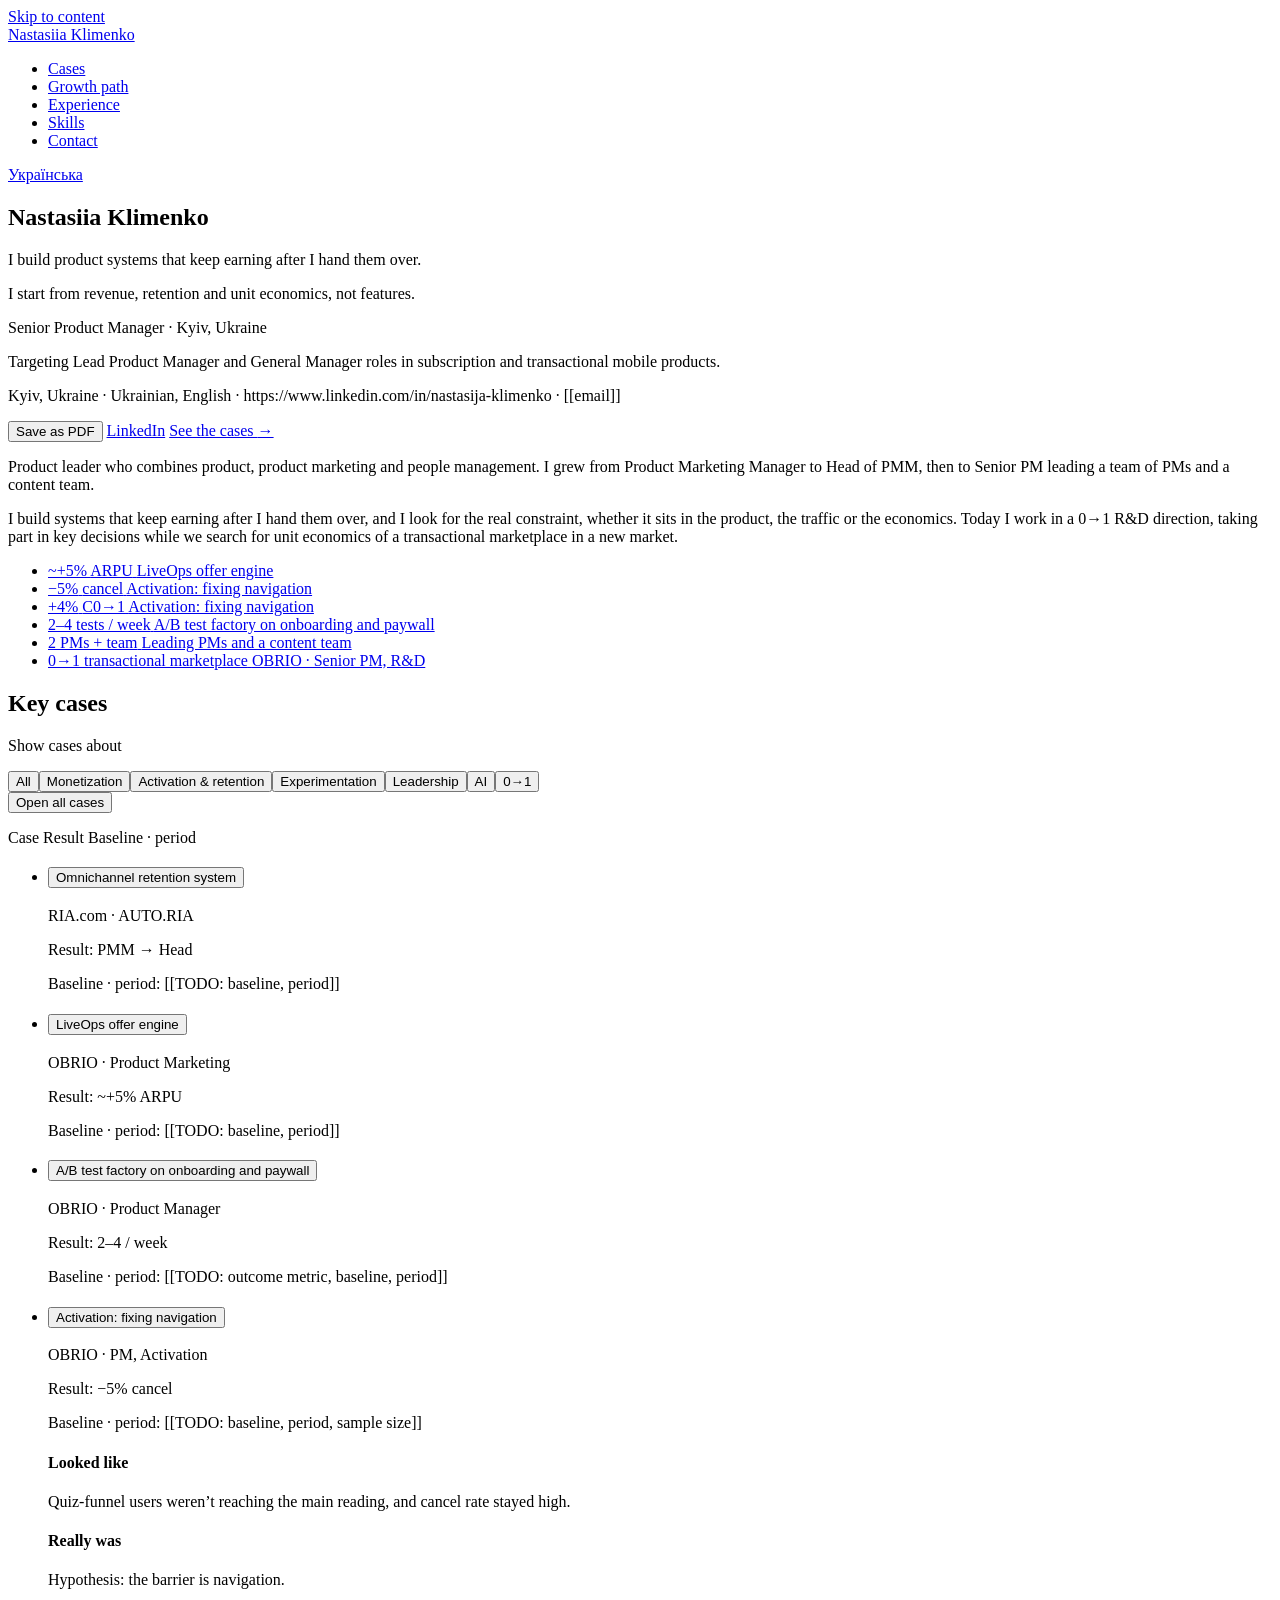
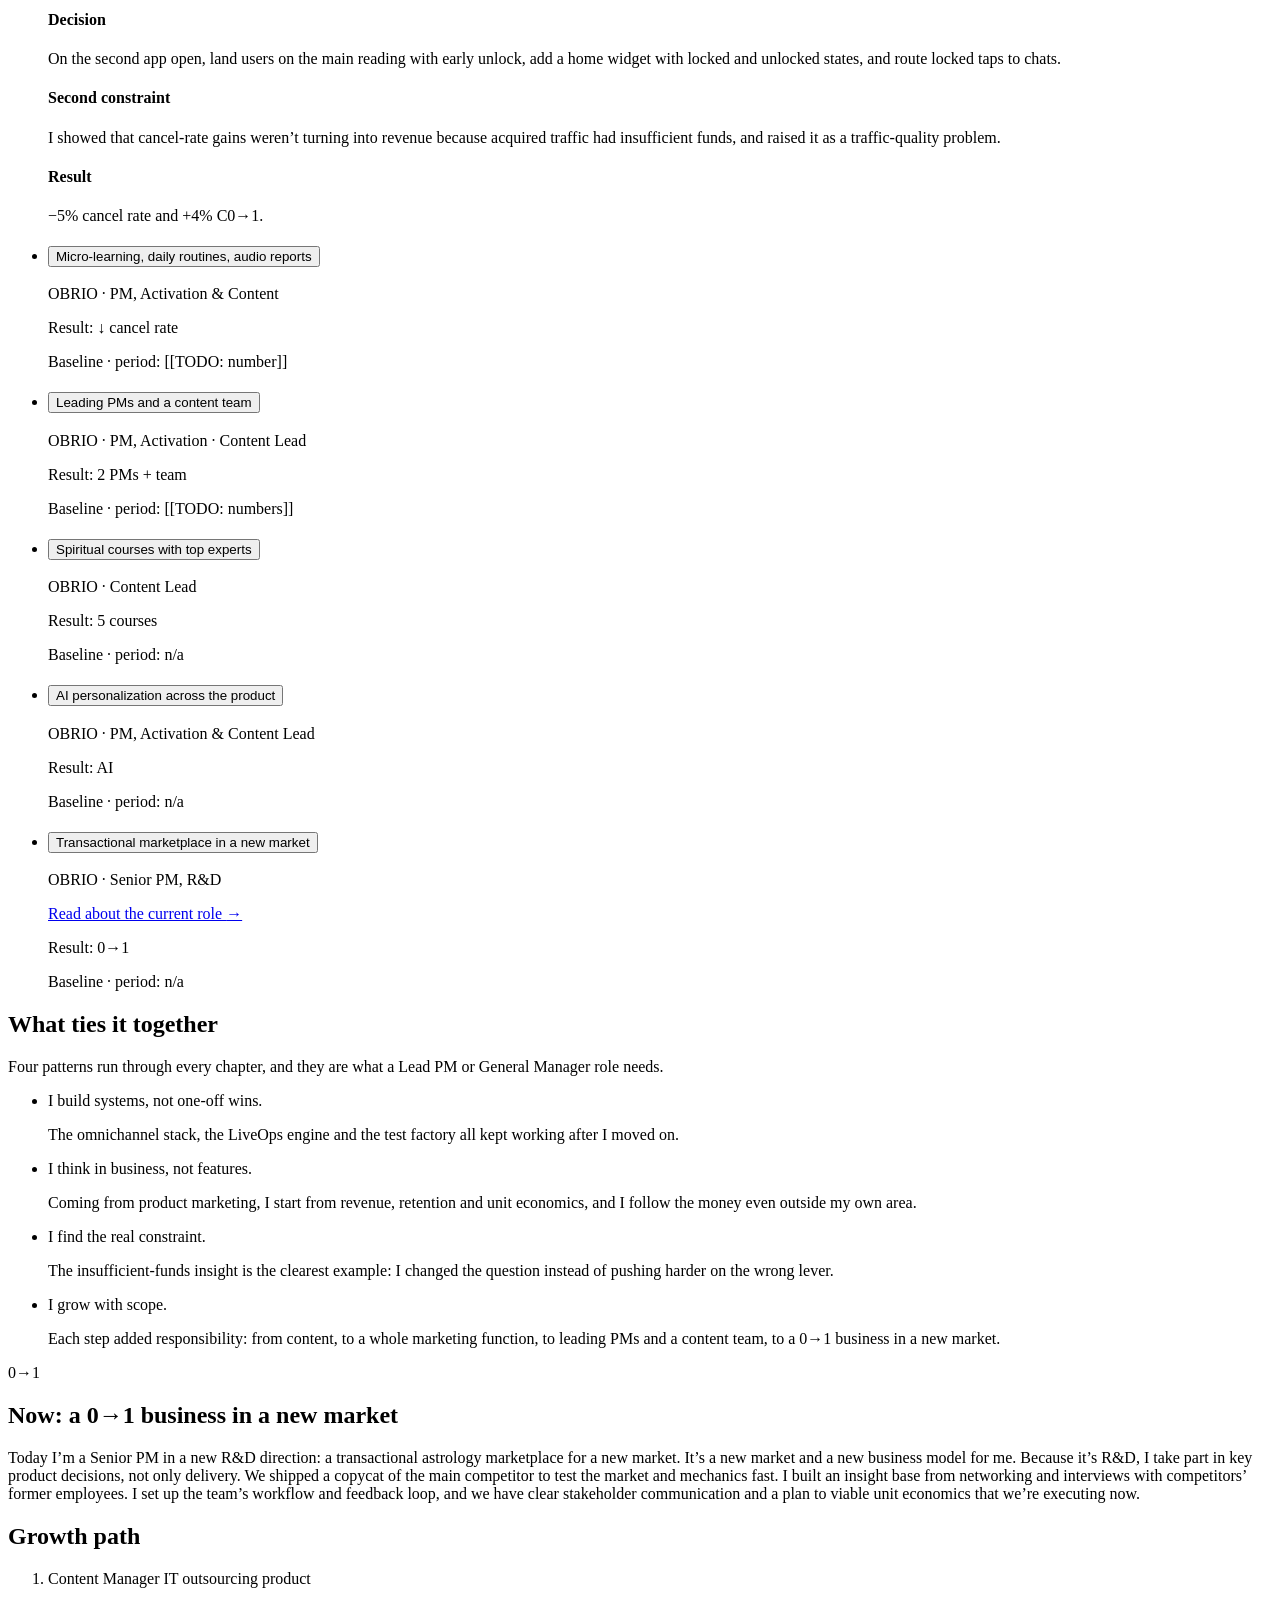
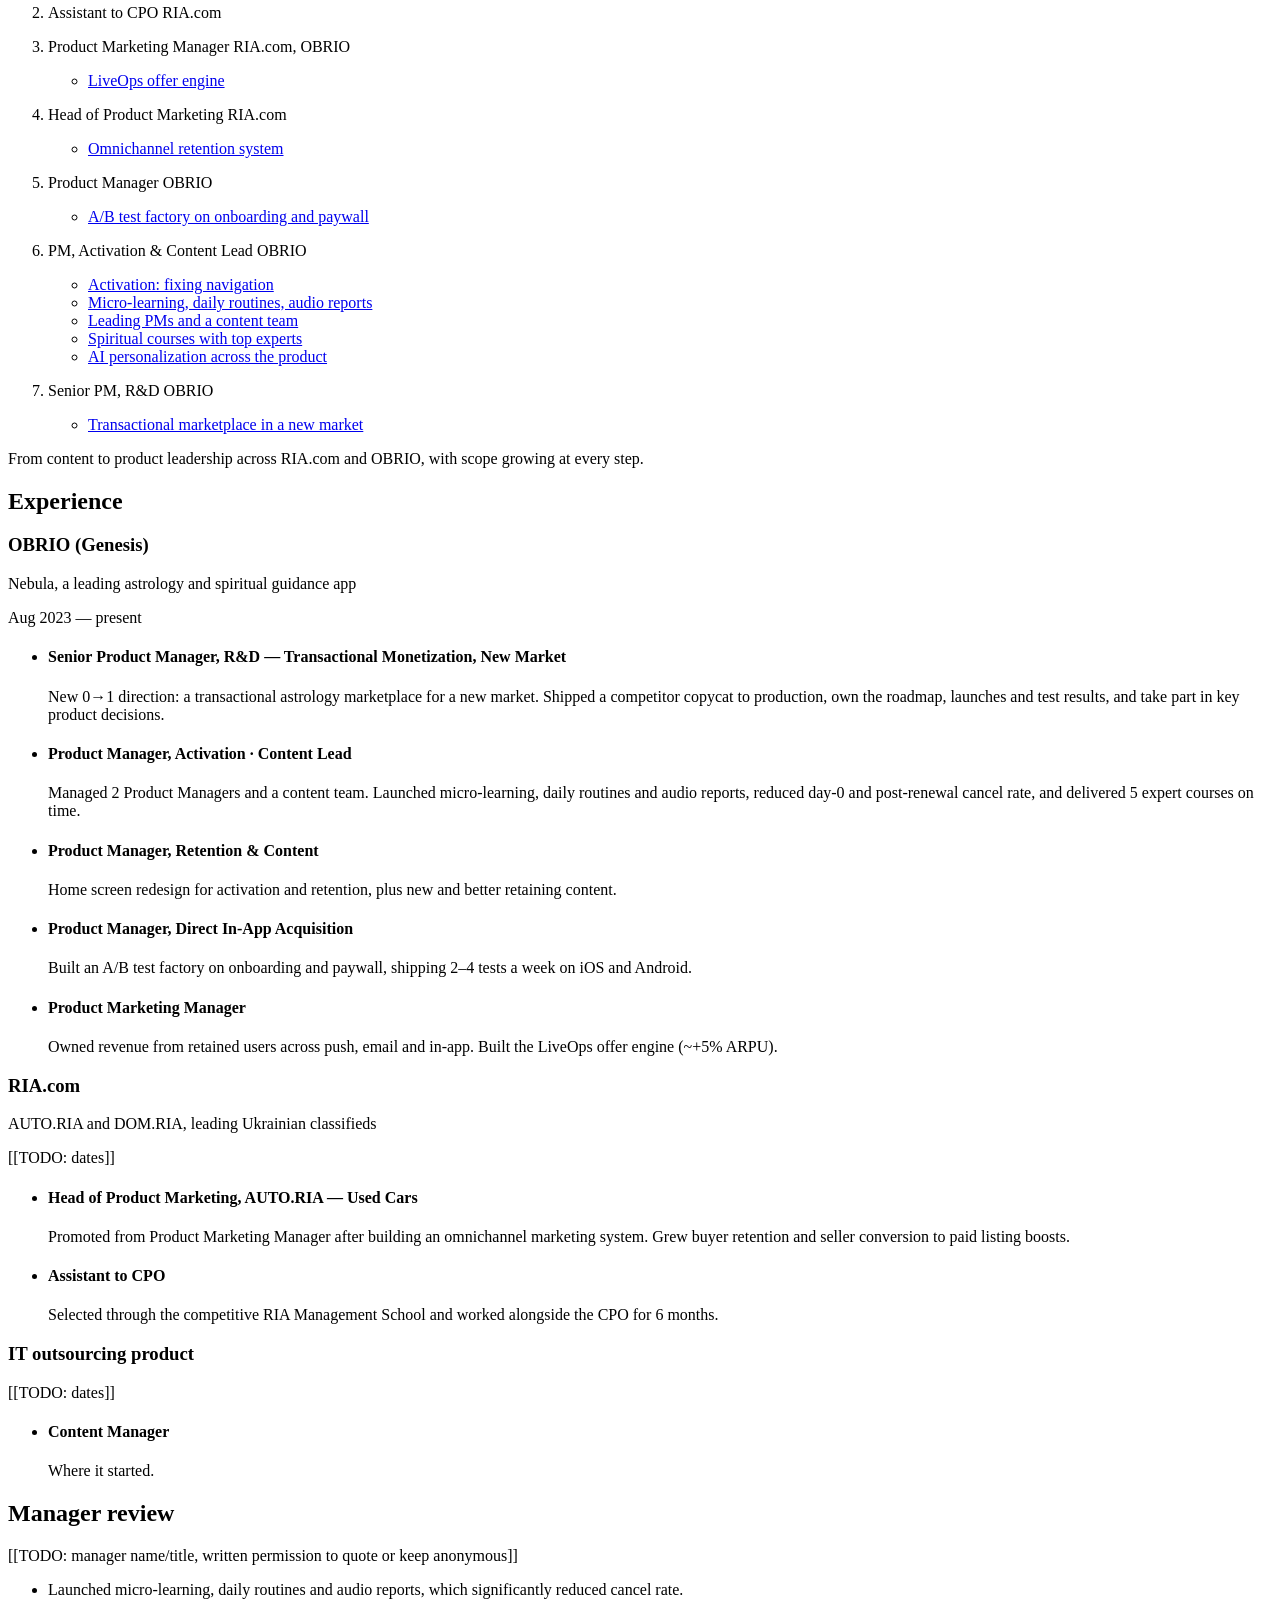
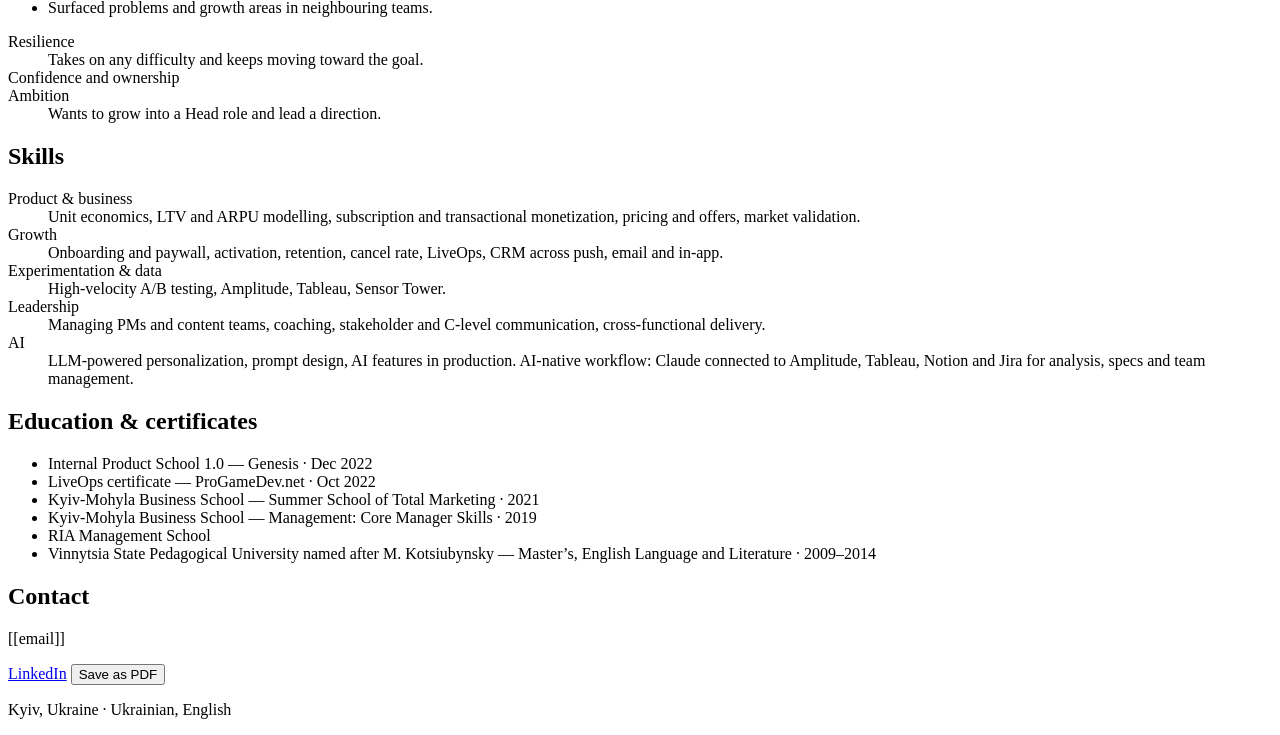
==== index.html @ 590320d4 "Deploy review build of Nastasiia Klimenko portfolio (source: xvivs/landing-maker@91c0c13) Co-Authore" ====
<!DOCTYPE html><html lang="en" class="no-js" data-print-title="Nastasiia Klimenko CV"> <head><meta charset="utf-8"><script>document.documentElement.className = 'js';</script><meta name="viewport" content="width=device-width, initial-scale=1"><title>Nastasiia Klimenko · Senior Product Manager</title><meta name="description" content="Targeting Lead Product Manager and General Manager roles in subscription and transactional mobile products."><meta name="robots" content="noindex, nofollow"><meta name="theme-color" content="#edefe9"><link rel="icon" href="data:image/svg+xml,%3Csvg%20xmlns%3D%22http%3A%2F%2Fwww.w3.org%2F2000%2Fsvg%22%20viewBox%3D%220%200%2032%2032%22%3E%3Crect%20width%3D%2232%22%20height%3D%2232%22%20fill%3D%22%23edefe9%22%2F%3E%3Ctext%20x%3D%2216%22%20y%3D%2222%22%20font-family%3D%22sans-serif%22%20font-size%3D%2216%22%20font-weight%3D%22700%22%20text-anchor%3D%22middle%22%20fill%3D%22%23121518%22%3ENK%3C%2Ftext%3E%3C%2Fsvg%3E"><link rel="stylesheet" href="/anastasiia-klimenko-sdd/_astro/print.C3goCl5T.css" media="print"><link rel="preload" as="font" type="font/woff2" href="/anastasiia-klimenko-sdd/_astro/geologica-latin-wght-normal.BBL8hQxZ.woff2" crossorigin><link rel="preload" as="font" type="font/woff2" href="/anastasiia-klimenko-sdd/_astro/inter-latin-wght-normal.Dx4kXJAl.woff2" crossorigin><link rel="alternate" hreflang="en" href="https://xvivs.github.io/anastasiia-klimenko-sdd/"><link rel="alternate" hreflang="uk" href="https://xvivs.github.io/anastasiia-klimenko-sdd/ua/"><link rel="alternate" hreflang="x-default" href="https://xvivs.github.io/anastasiia-klimenko-sdd/"><link rel="canonical" href="https://xvivs.github.io/anastasiia-klimenko-sdd/"><meta property="og:title" content="Nastasiia Klimenko · Senior Product Manager"><meta property="og:description" content="Targeting Lead Product Manager and General Manager roles in subscription and transactional mobile products."><meta property="og:type" content="profile"><meta property="og:locale" content="en_US"><meta property="og:locale:alternate" content="uk_UA"><meta property="og:url" content="https://xvivs.github.io/anastasiia-klimenko-sdd/"><script type="application/ld+json">{"@context":"https://schema.org","@type":"Person","name":"Nastasiia Klimenko","jobTitle":"Senior Product Manager","address":{"@type":"PostalAddress","addressLocality":"Kyiv","addressCountry":"UA"},"knowsLanguage":["uk","en"],"sameAs":["https://www.linkedin.com/in/nastasija-klimenko"]}</script><link rel="stylesheet" href="/anastasiia-klimenko-sdd/_astro/index.B8HFW6y8.css"></head> <body> <a class="skip-link" href="#main">Skip to content</a> <header class="site-header"> <div class="site-header__bar"> <a class="site-header__mark" href="https://xvivs.github.io/anastasiia-klimenko-sdd/">Nastasiia Klimenko</a> <nav class="site-header__nav" aria-label="Sections"> <ul> <li><a href="#cases">Cases</a></li><li class="site-header__more"><a href="#path">Growth path</a></li><li class="site-header__more"><a href="#experience">Experience</a></li><li class="site-header__more"><a href="#skills">Skills</a></li><li class="site-header__more"><a href="#contact">Contact</a></li> </ul> </nav> <a class="site-header__lang" href="https://xvivs.github.io/anastasiia-klimenko-sdd/ua/" hreflang="uk" lang="uk">Українська</a> </div> </header> <script type="module">const r=document.querySelectorAll("[data-print]");if(typeof window.print!="function")r.forEach(e=>e.style.display="none");else{const e=document.querySelector("[data-list]"),l=e?[...e.children]:[];let o="",n=null;addEventListener("beforeprint",()=>{if(o||=document.title,document.title=document.documentElement.dataset.printTitle??o,!(!e||n)){n={order:[...e.children],closed:[...e.querySelectorAll('.case__toggle[aria-expanded="false"]')]};for(const t of l)e.appendChild(t);n.closed.forEach(t=>t.click())}}),addEventListener("afterprint",()=>{if(o&&(document.title=o),o="",!(!e||!n)){for(const t of n.order)e.appendChild(t);n.closed.forEach(t=>t.click()),n=null}}),r.forEach(t=>t.addEventListener("click",()=>window.print()))}</script> <main id="main" tabindex="-1">   <section id="top" class="hero"> <div class="grid hero__grid"> <h1 class="hero__name"> <span class="hero__line"> <span class="hero__word" style="--i: 0"> Nastasiia </span> </span>  <span class="hero__line"> <span class="hero__word" style="--i: 1"> Klimenko </span> </span>  </h1> <div class="hero__copy"> <p class="hero__statement hero__part" style="--i: 0"> I build product systems that keep earning after I hand them over. </p> <p class="hero__lead hero__part" style="--i: 1"> I start from revenue, retention and unit economics, not features. </p> <div class="hero__facts"> <p class="hero__role hero__part" style="--i: 2">Senior Product Manager · Kyiv, Ukraine</p> <p class="hero__sub hero__part" style="--i: 2">Targeting Lead Product Manager and General Manager roles in subscription and transactional mobile products.</p> </div> <p class="print-only print-contact"> <span>Kyiv, Ukraine</span> · <span>Ukrainian, English</span> · <span>https://www.linkedin.com/in/nastasija-klimenko</span> · <span class="slot" data-todo>[[email]]</span> </p> <div class="hero__actions"> <button type="button" style="--i: 3" data-print="true" class="btn btn--solid hero__part">Save as PDF</button> <a style="--i: 3" href="https://www.linkedin.com/in/nastasija-klimenko" target="_blank" rel="noopener noreferrer" class="btn btn--quiet hero__part">LinkedIn</a> <a class="hero__more hero__part" style="--i: 3" href="#cases">See the cases <span class="glyph-arrow" aria-hidden="true">→</span></a> </div> <div class="print-only"> <p>Product leader who combines product, product marketing and people management. I grew from Product Marketing Manager to Head of PMM, then to Senior PM leading a team of PMs and a content team.</p><p>I build systems that keep earning after I hand them over, and I look for the real constraint, whether it sits in the product, the traffic or the economics. Today I work in a 0→1 R&amp;D direction, taking part in key decisions while we search for unit economics of a transactional marketplace in a new market.</p> </div> </div> <div class="hero__strip"> <ul class="metric-strip" aria-label="Results in numbers"> <li class="metric-strip__item metric-strip__item--primary" style="--i: 0"> <a class="metric-strip__cell" href="#case-liveops"> <span class="metric-strip__figure tnum">~+5%</span> <span class="metric-strip__unit">ARPU</span> <span class="metric-strip__label">LiveOps offer engine</span> </a> </li><li class="metric-strip__item" style="--i: 1"> <a class="metric-strip__cell" href="#case-navigation"> <span class="metric-strip__figure tnum">−5%</span> <span class="metric-strip__unit">cancel</span> <span class="metric-strip__label">Activation: fixing navigation</span> </a> </li><li class="metric-strip__item" style="--i: 2"> <a class="metric-strip__cell" href="#case-navigation"> <span class="metric-strip__figure tnum">+4%</span> <span class="metric-strip__unit">C0→1</span> <span class="metric-strip__label">Activation: fixing navigation</span> </a> </li><li class="metric-strip__item" style="--i: 3"> <a class="metric-strip__cell" href="#case-test-factory"> <span class="metric-strip__figure tnum">2–4</span> <span class="metric-strip__unit">tests / week</span> <span class="metric-strip__label">A/B test factory on onboarding and paywall</span> </a> </li><li class="metric-strip__item" style="--i: 4"> <a class="metric-strip__cell" href="#case-leading-pms"> <span class="metric-strip__figure tnum">2</span> <span class="metric-strip__unit">PMs + team</span> <span class="metric-strip__label">Leading PMs and a content team</span> </a> </li><li class="metric-strip__item metric-strip__item--primary" style="--i: 5"> <a class="metric-strip__cell" href="#case-marketplace"> <span class="metric-strip__figure tnum">0→1</span> <span class="metric-strip__unit">transactional marketplace</span> <span class="metric-strip__label">OBRIO · Senior PM, R&amp;D</span> </a> </li> </ul> </div> </div> </section> <section id="cases" class="cases" aria-labelledby="cases-heading"> <div class="grid cases__grid" data-cases data-count-template="{n} of {total} cases: {filter}" data-open-label="Open all cases" data-close-label="Close all cases"> <h2 id="cases-heading" class="cases__heading">Key cases</h2> <div class="cases__controls js-only"> <div class="cases__filters" role="group" aria-labelledby="filter-label"> <p id="filter-label" class="cases__filter-label">Show cases about</p> <div class="cases__filter-list"> <button type="button" class="cases__filter" data-filter="all" aria-pressed="true"> All </button><button type="button" class="cases__filter" data-filter="monetization" aria-pressed="false"> Monetization </button><button type="button" class="cases__filter" data-filter="retention" aria-pressed="false"> Activation &amp; retention </button><button type="button" class="cases__filter" data-filter="experiments" aria-pressed="false"> Experimentation </button><button type="button" class="cases__filter" data-filter="leadership" aria-pressed="false"> Leadership </button><button type="button" class="cases__filter" data-filter="ai" aria-pressed="false"> AI </button><button type="button" class="cases__filter" data-filter="zero" aria-pressed="false"> 0→1 </button> </div> </div> <button type="button" class="cases__open-all" data-toggle-all>Open all cases</button> </div> <p class="visually-hidden" aria-live="polite" data-live></p> <div class="cases__cols" aria-hidden="true"> <span>Case</span> <span>Result</span> <span>Baseline · period</span> </div> <ul class="cases__list" role="list" data-list> <li id="case-omnichannel" class="case" data-case="omnichannel" data-tags="retention monetization leadership" data-steps="4"> <div class="case__main"> <h3 class="case__title"> <button type="button" class="case__toggle" id="case-omnichannel-toggle" aria-expanded="false" aria-controls="case-omnichannel-detail" disabled>Omnichannel retention system</button> </h3> <p class="case__context">RIA.com · AUTO.RIA</p>  </div> <p class="case__result"> <span class="visually-hidden">Result: </span><span class="tnum">PMM → Head</span> </p> <p class="case__baseline"> <span class="visually-hidden">Baseline · period: </span> <span class="slot" data-todo>[[TODO: baseline, period]]</span> </p> <div class="case__detail" id="case-omnichannel-detail" role="region" aria-labelledby="case-omnichannel-toggle" hidden>  <div class="case__block"> <h4>Challenge</h4> <p>Grow buyer retention and seller conversion to paid listing boosts.</p> </div> <div class="case__block"> <h4>What I did</h4> <p>Built an omnichannel marketing system with retention tools, personalized offers, landing pages and discounts.</p> </div> <div class="case__block"> <h4>Result</h4> <p>Promoted from Product Marketing Manager to Head of Product Marketing.</p> </div>  </div> </li><li id="case-liveops" class="case" data-case="liveops" data-tags="monetization retention" data-steps="3"> <div class="case__main"> <h3 class="case__title"> <button type="button" class="case__toggle" id="case-liveops-toggle" aria-expanded="false" aria-controls="case-liveops-detail" disabled>LiveOps offer engine</button> </h3> <p class="case__context">OBRIO · Product Marketing</p>  </div> <p class="case__result"> <span class="visually-hidden">Result: </span><span class="tnum">~+5% ARPU</span> </p> <p class="case__baseline"> <span class="visually-hidden">Baseline · period: </span> <span class="slot" data-todo>[[TODO: baseline, period]]</span> </p> <div class="case__detail" id="case-liveops-detail" role="region" aria-labelledby="case-liveops-toggle" hidden>  <div class="case__block"> <h4>Challenge</h4> <p>Grow revenue from retained users beyond standard push and email campaigns.</p> </div> <div class="case__block"> <h4>What I did</h4> <p>Brought a match-3 LiveOps mechanic into a subscription app: personalized offers by user segment, lifecycle state and last action in the product.</p> </div> <div class="case__block"> <h4>Result</h4> <p>Added about 5% to ARPU at handover to the Retention team. Still running and generating revenue every month.</p> </div>  </div> </li><li id="case-test-factory" class="case" data-case="test-factory" data-tags="experiments monetization" data-steps="5"> <div class="case__main"> <h3 class="case__title"> <button type="button" class="case__toggle" id="case-test-factory-toggle" aria-expanded="false" aria-controls="case-test-factory-detail" disabled>A/B test factory on onboarding and paywall</button> </h3> <p class="case__context">OBRIO · Product Manager</p>  </div> <p class="case__result"> <span class="visually-hidden">Result: </span><span class="tnum">2–4 / week</span> </p> <p class="case__baseline"> <span class="visually-hidden">Baseline · period: </span> <span class="slot" data-todo>[[TODO: outcome metric, baseline, period]]</span> </p> <div class="case__detail" id="case-test-factory-detail" role="region" aria-labelledby="case-test-factory-toggle" hidden>  <div class="case__block"> <h4>Challenge</h4> <p>Improve unit economics and LTV through better paywall conversion.</p> </div> <div class="case__block"> <h4>What I did</h4> <p>Built a backlog of parallel tests and a process to run them simultaneously on iOS and Android.</p> </div> <div class="case__block"> <h4>Result</h4> <p>Shipped 2–4 tests every week across both platforms.</p> </div>  </div> </li><li id="case-navigation" class="case" data-case="navigation" data-tags="retention experiments" data-steps="6" data-open> <div class="case__main"> <h3 class="case__title"> <button type="button" class="case__toggle" id="case-navigation-toggle" aria-expanded="true" aria-controls="case-navigation-detail" disabled>Activation: fixing navigation</button> </h3> <p class="case__context">OBRIO · PM, Activation</p>  </div> <p class="case__result"> <span class="visually-hidden">Result: </span><span class="tnum">−5% cancel</span> </p> <p class="case__baseline"> <span class="visually-hidden">Baseline · period: </span> <span class="slot" data-todo>[[TODO: baseline, period, sample size]]</span> </p> <div class="case__detail case__detail--device" id="case-navigation-detail" role="region" aria-labelledby="case-navigation-toggle"> <div class="device" data-device role="group" aria-labelledby="case-navigation-toggle"> <div class="device__band"> <div class="device__part"> <h4>Looked like</h4> <p>Quiz-funnel users weren’t reaching the main reading, and cancel rate stayed high.</p> </div><div class="device__part device__part--emphasis"> <h4>Really was</h4> <p>Hypothesis: the barrier is navigation.</p> </div><div class="device__part"> <h4>Decision</h4> <p>On the second app open, land users on the main reading with early unlock, add a home widget with locked and unlocked states, and route locked taps to chats.</p> </div><div class="device__part device__part--emphasis"> <h4>Second constraint</h4> <p>I showed that cancel-rate gains weren’t turning into revenue because acquired traffic had insufficient funds, and raised it as a traffic-quality problem.</p> </div> </div> <div class="case__block device__result"> <h4>Result</h4> <p>−5% cancel rate and +4% C0→1.</p> </div> </div> </div> </li><li id="case-micro-learning" class="case" data-case="micro-learning" data-tags="retention" data-steps="6"> <div class="case__main"> <h3 class="case__title"> <button type="button" class="case__toggle" id="case-micro-learning-toggle" aria-expanded="false" aria-controls="case-micro-learning-detail" disabled>Micro-learning, daily routines, audio reports</button> </h3> <p class="case__context">OBRIO · PM, Activation &amp; Content</p>  </div> <p class="case__result"> <span class="visually-hidden">Result: </span><span class="tnum">↓ cancel rate</span> </p> <p class="case__baseline"> <span class="visually-hidden">Baseline · period: </span> <span class="slot" data-todo>[[TODO: number]]</span> </p> <div class="case__detail" id="case-micro-learning-detail" role="region" aria-labelledby="case-micro-learning-toggle" hidden>  <div class="case__block"> <h4>Challenge</h4> <p>Give users a reason to come back every day and stay subscribed.</p> </div> <div class="case__block"> <h4>What I did</h4> <p>Launched micro-learning, daily routines and audio reports as new retention content formats.</p> </div> <div class="case__block"> <h4>Result</h4> <p>Significantly reduced cancel rate. Named by my manager as a top result of the review period.</p> </div>  </div> </li><li id="case-leading-pms" class="case" data-case="leading-pms" data-tags="leadership retention" data-steps="6"> <div class="case__main"> <h3 class="case__title"> <button type="button" class="case__toggle" id="case-leading-pms-toggle" aria-expanded="false" aria-controls="case-leading-pms-detail" disabled>Leading PMs and a content team</button> </h3> <p class="case__context">OBRIO · PM, Activation · Content Lead</p>  </div> <p class="case__result"> <span class="visually-hidden">Result: </span><span class="tnum">2 PMs + team</span> </p> <p class="case__baseline"> <span class="visually-hidden">Baseline · period: </span> <span class="slot" data-todo>[[TODO: numbers]]</span> </p> <div class="case__detail" id="case-leading-pms-detail" role="region" aria-labelledby="case-leading-pms-toggle" hidden>  <div class="case__block"> <h4>Challenge</h4> <p>Own activation, cancel rate, LTV and retention through other people.</p> </div> <div class="case__block"> <h4>What I did</h4> <p>Managed 2 Product Managers and a content team, set goals and ran the test roadmap. Surfaced problems and growth areas in neighbouring teams.</p> </div> <div class="case__block"> <h4>Result</h4> <p>Reduced day-0 and post-renewal cancel rate across the team’s tests.</p> </div>  </div> </li><li id="case-courses" class="case" data-case="courses" data-tags="leadership" data-steps="6"> <div class="case__main"> <h3 class="case__title"> <button type="button" class="case__toggle" id="case-courses-toggle" aria-expanded="false" aria-controls="case-courses-detail" disabled>Spiritual courses with top experts</button> </h3> <p class="case__context">OBRIO · Content Lead</p>  </div> <p class="case__result"> <span class="visually-hidden">Result: </span><span class="tnum">5 courses</span> </p> <p class="case__baseline"> <span class="visually-hidden">Baseline · period: </span> <span class="case__na">n/a</span> </p> <div class="case__detail" id="case-courses-detail" role="region" aria-labelledby="case-courses-toggle" hidden>  <div class="case__block"> <h4>Challenge</h4> <p>Strategic goal: add high-quality spiritual content to build long-term product value.</p> </div> <div class="case__block"> <h4>What I did</h4> <p>Built and led the team covering expert acquisition, production and shoots, and optimized costs.</p> </div> <div class="case__block"> <h4>Result</h4> <p>Delivered 5 courses to the platform on the agreed timeline.</p> </div>  </div> </li><li id="case-ai-avatar" class="case" data-case="ai-avatar" data-tags="ai retention leadership" data-steps="6"> <div class="case__main"> <h3 class="case__title"> <button type="button" class="case__toggle" id="case-ai-avatar-toggle" aria-expanded="false" aria-controls="case-ai-avatar-detail" disabled>AI personalization across the product</button> </h3> <p class="case__context">OBRIO · PM, Activation &amp; Content Lead</p>  </div> <p class="case__result"> <span class="visually-hidden">Result: </span><span class="tnum">AI</span> </p> <p class="case__baseline"> <span class="visually-hidden">Baseline · period: </span> <span class="case__na">n/a</span> </p> <div class="case__detail" id="case-ai-avatar-detail" role="region" aria-labelledby="case-ai-avatar-toggle" hidden>  <div class="case__block"> <h4>Challenge</h4> <p>Make every feature feel personal to each user instead of generic astrology content.</p> </div> <div class="case__block"> <h4>What I did</h4> <p>Designed the AI Avatar: a user profile built from declared data, behavioral signals and AI inference that personalizes readings, the daily horoscope, compatibility, tarot and AI chat. Wrote hypotheses tied to retention, C0→1 and cancel rate, the tech spec for engineering, and per-feature prompt logic. Led the team that owns AI readings, from prompt writing to in-app implementation.</p> </div> <div class="case__block"> <h4>Result</h4> <p>A test roadmap ordered from cheapest to most expensive hypothesis, and AI readings live in the product.</p> </div>  </div> </li><li id="case-marketplace" class="case" data-case="marketplace" data-tags="zero monetization" data-steps="7"> <div class="case__main"> <h3 class="case__title"> <button type="button" class="case__toggle" id="case-marketplace-toggle" aria-expanded="false" aria-controls="case-marketplace-detail" disabled>Transactional marketplace in a new market</button> </h3> <p class="case__context">OBRIO · Senior PM, R&amp;D</p> <a class="case__link" href="#now">Read about the current role <span class="glyph-arrow" aria-hidden="true">→</span></a> </div> <p class="case__result"> <span class="visually-hidden">Result: </span><span class="tnum">0→1</span> </p> <p class="case__baseline"> <span class="visually-hidden">Baseline · period: </span> <span class="case__na">n/a</span> </p> <div class="case__detail" id="case-marketplace-detail" role="region" aria-labelledby="case-marketplace-toggle" hidden>  <div class="case__block"> <h4>Challenge</h4> <p>Find viable unit economics in a new market and a new monetization model.</p> </div> <div class="case__block"> <h4>What I did</h4> <p>Shipped a copycat of the main competitor to validate market and mechanics. Built an insight base from networking and interviews with competitors’ ex-employees. Set up the team’s workflow and feedback loop.</p> </div> <div class="case__block"> <h4>Result</h4> <p>Clear stakeholder communication and a plan to viable economics, now in execution.</p> </div>  </div> </li> </ul> </div> </section> <script type="module">function F(r,n){const e=r.filter(c=>n==="all"||c.tags.includes(n)),s=r.filter(c=>!(n==="all"||c.tags.includes(n)));return{order:[...e,...s].map(c=>c.id),matches:new Set(e.map(c=>c.id)),count:e.length}}function _(r,n,e,s){return r.replaceAll("{n}",String(n)).replaceAll("{total}",String(e)).replaceAll("{filter}",s)}function M(r,n){if(n.size===r.length)return[];const e=new Set;for(const s of r)if(n.has(s.id))for(const c of s.pathSteps)e.add(c);return[...e].sort((s,c)=>s-c)}function O(r,n){const e=new Set(r);return n.every(s=>e.has(s))?[]:[...n]}function W(r){const n=r.trim(),e=Number.parseFloat(n);if(!Number.isFinite(e))return null;const s=n.endsWith("ms")?e:n.endsWith("s")?e*1e3:Number.NaN;return Number.isFinite(s)?s:null}function H(r,n){const s=/^#case-(.+)$/.exec(r)?.[1];return s&&n.includes(s)?s:null}const d=document.querySelector("[data-cases]"),m=d?.querySelector("[data-list]"),w=d?.querySelector("[data-live]");if(d&&m&&w){const r=[...d.querySelectorAll("[data-filter]")],n=d.querySelector("[data-toggle-all]"),e=[...m.querySelectorAll(":scope > [data-case]")],s=new Map(e.map(t=>[t.dataset.case,t])),c=e.map(t=>({id:t.dataset.case,tags:(t.dataset.tags??"").split(" ").filter(Boolean),pathSteps:(t.dataset.steps??"").split(" ").filter(Boolean).map(Number)})),S=c.map(t=>t.id),q=d.dataset.countTemplate??"",x=d.dataset.openLabel??"",C=d.dataset.closeLabel??"",b=()=>window.matchMedia("(prefers-reduced-motion: reduce)").matches;let p=[];const v=t=>getComputedStyle(document.documentElement).getPropertyValue(t).trim(),g=t=>t.querySelector(".case__toggle"),N=t=>t.querySelector(".case__detail"),u=t=>g(t).getAttribute("aria-expanded")==="true",f=()=>{n&&(n.textContent=e.every(u)?C:x)},h=(t,a,i)=>{const l=N(t);g(t).setAttribute("aria-expanded",String(a)),l.hidden=!a,a?t.setAttribute("data-open",""):t.removeAttribute("data-open"),l.classList.remove("is-disclosing"),a&&i&&!b()&&(l.offsetWidth,l.classList.add("is-disclosing"),l.addEventListener("animationend",()=>l.classList.remove("is-disclosing"),{once:!0}))};m.addEventListener("click",t=>{const a=t.target.closest(".case__toggle");if(!a)return;const i=a.closest("[data-case]");h(i,!u(i),!0),f()}),n?.addEventListener("click",()=>{const t=O(e.filter(u).map(i=>i.dataset.case),S),a=new Set(t);for(const i of e)h(i,a.has(i.dataset.case),!0);f()});const B=(t,a)=>{const i=F(c,t),l=W(v("--motion-retotal-duration")),y=!b()&&l!==null?new Map(e.map(o=>[o,o.getBoundingClientRect().top])):null;for(const o of p)o.cancel();p=[];for(const o of i.order)m.appendChild(s.get(o));for(const o of e)o.dataset.match=String(i.matches.has(o.dataset.case));if(y&&l!==null)for(const o of e){const L=y.get(o)-o.getBoundingClientRect().top;L&&p.push(o.animate([{transform:`translateY(${L}px)`},{transform:"translateY(0)"}],{duration:l,easing:v("--motion-ease-move")}))}const E=t==="all"?[]:M(c,i.matches);for(const o of document.querySelectorAll("[data-step]"))t==="all"?o.removeAttribute("data-match"):o.dataset.match=String(E.includes(Number(o.dataset.step)));w.textContent=_(q,i.count,c.length,a)};for(const t of r)t.addEventListener("click",()=>{for(const a of r)a.setAttribute("aria-pressed",String(a===t));B(t.dataset.filter,t.textContent?.trim()??"")});const A=()=>{const t=H(location.hash,S),a=t?s.get(t):void 0;!a||u(a)||(h(a,!0,!1),f())};window.addEventListener("hashchange",A);for(const t of e)g(t).disabled=!1;f(),A()}</script> <section id="patterns" class="patterns" aria-labelledby="patterns-heading"> <div class="grid split"> <div class="split__head"> <h2 id="patterns-heading" data-reveal style="--i: 0">What ties it together</h2> <p class="patterns__intro" data-reveal style="--i: 1">Four patterns run through every chapter, and they are what a Lead PM or General Manager role needs.</p> </div> <ul class="split__body patterns__list"> <li class="pattern" data-reveal style="--i: 1"> <p class="pattern__lead">I build systems, not one-off wins.</p> <p class="pattern__body">The omnichannel stack, the LiveOps engine and the test factory all kept working after I moved on.</p> </li><li class="pattern" data-reveal style="--i: 2"> <p class="pattern__lead">I think in business, not features.</p> <p class="pattern__body">Coming from product marketing, I start from revenue, retention and unit economics, and I follow the money even outside my own area.</p> </li><li class="pattern" data-reveal style="--i: 3"> <p class="pattern__lead">I find the real constraint.</p> <p class="pattern__body">The insufficient-funds insight is the clearest example: I changed the question instead of pushing harder on the wrong lever.</p> </li><li class="pattern" data-reveal style="--i: 4"> <p class="pattern__lead">I grow with scope.</p> <p class="pattern__body">Each step added responsibility: from content, to a whole marketing function, to leading PMs and a content team, to a 0→1 business in a new market.</p> </li> </ul> </div> </section> <section id="now" class="now" data-field="accent" aria-labelledby="now-heading"> <div class="grid now__grid"> <p class="now__figure" aria-hidden="true" data-reveal style="--i: 2">0→1</p> <div class="now__copy"> <h2 id="now-heading" class="now__heading" data-reveal style="--i: 0">Now: a 0→1 business in a new market</h2> <p class="now__body" data-reveal style="--i: 1">Today I’m a Senior PM in a new R&amp;D direction: a transactional astrology marketplace for a new market. It’s a new market and a new business model for me. Because it’s R&amp;D, I take part in key product decisions, not only delivery. We shipped a copycat of the main competitor to test the market and mechanics fast. I built an insight base from networking and interviews with competitors’ former employees. I set up the team’s workflow and feedback loop, and we have clear stakeholder communication and a plan to viable unit economics that we’re executing now.</p> </div> </div> </section> <section id="path" class="path" aria-labelledby="path-heading"> <div class="grid split path__grid"> <div class="split__head"> <h2 id="path-heading" data-reveal style="--i: 0">Growth path</h2> </div> <div class="split__body"> <ol class="path__list"> <li class="path__step" data-step="1" data-reveal style="--path-step: 1; --i: 0"> <p class="path__role"> <span class="path__role-name">Content Manager</span> <span class="path__org">IT outsourcing product</span> </p> <div class="path__bar">  </div> </li><li class="path__step" data-step="2" data-reveal style="--path-step: 2; --i: 1"> <p class="path__role"> <span class="path__role-name">Assistant to CPO</span> <span class="path__org">RIA.com</span> </p> <div class="path__bar">  </div> </li><li class="path__step" data-step="3" data-reveal style="--path-step: 3; --i: 2"> <p class="path__role"> <span class="path__role-name">Product Marketing Manager</span> <span class="path__org">RIA.com, OBRIO</span> </p> <div class="path__bar"> <ul class="path__links"> <li> <a href="#case-liveops">LiveOps offer engine</a> </li> </ul> </div> </li><li class="path__step" data-step="4" data-reveal style="--path-step: 4; --i: 3"> <p class="path__role"> <span class="path__role-name">Head of Product Marketing</span> <span class="path__org">RIA.com</span> </p> <div class="path__bar"> <ul class="path__links"> <li> <a href="#case-omnichannel">Omnichannel retention system</a> </li> </ul> </div> </li><li class="path__step" data-step="5" data-reveal style="--path-step: 5; --i: 4"> <p class="path__role"> <span class="path__role-name">Product Manager</span> <span class="path__org">OBRIO</span> </p> <div class="path__bar"> <ul class="path__links"> <li> <a href="#case-test-factory">A/B test factory on onboarding and paywall</a> </li> </ul> </div> </li><li class="path__step" data-step="6" data-reveal style="--path-step: 6; --i: 5"> <p class="path__role"> <span class="path__role-name">PM, Activation &amp; Content Lead</span> <span class="path__org">OBRIO</span> </p> <div class="path__bar"> <ul class="path__links"> <li> <a href="#case-navigation">Activation: fixing navigation</a> </li><li> <a href="#case-micro-learning">Micro-learning, daily routines, audio reports</a> </li><li> <a href="#case-leading-pms">Leading PMs and a content team</a> </li><li> <a href="#case-courses">Spiritual courses with top experts</a> </li><li> <a href="#case-ai-avatar">AI personalization across the product</a> </li> </ul> </div> </li><li class="path__step" data-step="7" data-reveal style="--path-step: 7; --i: 6"> <p class="path__role"> <span class="path__role-name">Senior PM, R&amp;D</span> <span class="path__org">OBRIO</span> </p> <div class="path__bar path__bar--current"> <ul class="path__links"> <li> <a href="#case-marketplace">Transactional marketplace in a new market</a> </li> </ul> </div> </li> </ol> <p class="path__note" data-reveal style="--i: 0">From content to product leadership across RIA.com and OBRIO, with scope growing at every step.</p> </div> </div> </section> <section id="experience" class="experience" aria-labelledby="experience-heading"> <div class="grid experience__grid"> <h2 id="experience-heading" data-reveal style="--i: 0">Experience</h2> <article class="chapter chapter--lead" data-reveal style="--i: 0"> <h3 class="chapter__co">OBRIO (Genesis)</h3> <p class="chapter__what">Nebula, a leading astrology and spiritual guidance app</p> <p class="chapter__dates tnum">Aug 2023 — present</p> <ul class="chapter__roles"> <li class="chapter__role"> <h4 class="chapter__role-title">Senior Product Manager, R&amp;D — Transactional Monetization, New Market</h4> <p>New 0→1 direction: a transactional astrology marketplace for a new market. Shipped a competitor copycat to production, own the roadmap, launches and test results, and take part in key product decisions.</p> </li><li class="chapter__role"> <h4 class="chapter__role-title">Product Manager, Activation · Content Lead</h4> <p>Managed 2 Product Managers and a content team. Launched micro-learning, daily routines and audio reports, reduced day-0 and post-renewal cancel rate, and delivered 5 expert courses on time.</p> </li><li class="chapter__role"> <h4 class="chapter__role-title">Product Manager, Retention &amp; Content</h4> <p>Home screen redesign for activation and retention, plus new and better retaining content.</p> </li><li class="chapter__role"> <h4 class="chapter__role-title">Product Manager, Direct In-App Acquisition</h4> <p>Built an A/B test factory on onboarding and paywall, shipping 2–4 tests a week on iOS and Android.</p> </li><li class="chapter__role"> <h4 class="chapter__role-title">Product Marketing Manager</h4> <p>Owned revenue from retained users across push, email and in-app. Built the LiveOps offer engine (~+5% ARPU).</p> </li> </ul> </article><article class="chapter chapter--side" data-reveal style="--i: 1"> <h3 class="chapter__co">RIA.com</h3> <p class="chapter__what">AUTO.RIA and DOM.RIA, leading Ukrainian classifieds</p> <p class="chapter__dates tnum"><span class="slot" data-todo>[[TODO: dates]]</span></p> <ul class="chapter__roles"> <li class="chapter__role"> <h4 class="chapter__role-title">Head of Product Marketing, AUTO.RIA — Used Cars</h4> <p>Promoted from Product Marketing Manager after building an omnichannel marketing system. Grew buyer retention and seller conversion to paid listing boosts.</p> </li><li class="chapter__role"> <h4 class="chapter__role-title">Assistant to CPO</h4> <p>Selected through the competitive RIA Management School and worked alongside the CPO for 6 months.</p> </li> </ul> </article><article class="chapter chapter--side" data-reveal style="--i: 2"> <h3 class="chapter__co">IT outsourcing product</h3>  <p class="chapter__dates tnum"><span class="slot" data-todo>[[TODO: dates]]</span></p> <ul class="chapter__roles"> <li class="chapter__role"> <h4 class="chapter__role-title">Content Manager</h4> <p>Where it started.</p> </li> </ul> </article> </div> </section> <section id="review" class="review" data-field="step" aria-labelledby="review-heading"> <div class="grid split"> <div class="split__head review__head"> <h2 id="review-heading" data-reveal style="--i: 0">Manager review</h2> <p class="review__attribution" data-reveal style="--i: 1"><span class="slot" data-todo>[[TODO: manager name/title, written permission to quote or keep anonymous]]</span></p> </div> <div class="split__body review__body"> <ul class="review__achievements"> <li data-reveal style="--i: 0">Launched micro-learning, daily routines and audio reports, which significantly reduced cancel rate.</li><li data-reveal style="--i: 1">Surfaced problems and growth areas in neighbouring teams.</li> </ul> <dl class="review__strengths" data-reveal style="--i: 2"> <div class="review__strength"> <dt>Resilience</dt> <dd>Takes on any difficulty and keeps moving toward the goal.</dd> </div><div class="review__strength"> <dt>Confidence and ownership</dt>  </div><div class="review__strength"> <dt>Ambition</dt> <dd>Wants to grow into a Head role and lead a direction.</dd> </div> </dl> </div> </div> </section> <section id="skills" class="skills" aria-labelledby="skills-heading"> <div class="grid split"> <div class="split__head"> <h2 id="skills-heading" data-reveal style="--i: 0">Skills</h2> </div> <dl class="split__body skills__list"> <div class="skills__group" data-reveal style="--i: 0"> <dt>Product &amp; business</dt> <dd>Unit economics, LTV and ARPU modelling, subscription and transactional monetization, pricing and offers, market validation.</dd> </div><div class="skills__group" data-reveal style="--i: 1"> <dt>Growth</dt> <dd>Onboarding and paywall, activation, retention, cancel rate, LiveOps, CRM across push, email and in-app.</dd> </div><div class="skills__group" data-reveal style="--i: 2"> <dt>Experimentation &amp; data</dt> <dd>High-velocity A/B testing, Amplitude, Tableau, Sensor Tower.</dd> </div><div class="skills__group" data-reveal style="--i: 3"> <dt>Leadership</dt> <dd>Managing PMs and content teams, coaching, stakeholder and C-level communication, cross-functional delivery.</dd> </div><div class="skills__group" data-reveal style="--i: 4"> <dt>AI</dt> <dd>LLM-powered personalization, prompt design, AI features in production. AI-native workflow: Claude connected to Amplitude, Tableau, Notion and Jira for analysis, specs and team management.</dd> </div> </dl> </div> <div class="grid split skills__edu"> <div class="split__head"> <h2 id="edu-heading" data-reveal style="--i: 0">Education &amp; certificates</h2> </div> <ul class="split__body edu__list" aria-labelledby="edu-heading"> <li data-reveal style="--i: 0">Internal Product School 1.0 — Genesis · Dec 2022</li><li data-reveal style="--i: 1">LiveOps certificate — ProGameDev.net · Oct 2022</li><li data-reveal style="--i: 2">Kyiv-Mohyla Business School — Summer School of Total Marketing · 2021</li><li data-reveal style="--i: 3">Kyiv-Mohyla Business School — Management: Core Manager Skills · 2019</li><li data-reveal style="--i: 4">RIA Management School</li><li data-reveal style="--i: 5">Vinnytsia State Pedagogical University named after M. Kotsiubynsky — Master’s, English Language and Literature · 2009–2014</li> </ul> </div> </section> <section id="contact" class="contact" data-field="ink" aria-labelledby="contact-heading"> <div class="grid contact__grid"> <h2 id="contact-heading" data-reveal style="--i: 0">Contact</h2> <div class="contact__row" data-reveal style="--i: 1"> <p class="contact__address"> <span class="slot" data-todo>[[email]]</span> </p> <a href="https://www.linkedin.com/in/nastasija-klimenko" target="_blank" rel="noopener noreferrer" class="btn btn--quiet">LinkedIn</a> <button type="button" data-print="true" class="btn btn--quiet">Save as PDF</button> </div> <p class="contact__status visually-hidden" aria-live="polite" data-copy-status></p> <p class="contact__meta" data-reveal style="--i: 2">Kyiv, Ukraine · Ukrainian, English</p> </div> </section> <script type="module" src="/anastasiia-klimenko-sdd/_astro/Contact.astro_astro_type_script_index_0_lang.B9DZZxgs.js"></script>  </main> </body></html> <script type="module">function a(n,o,r,t=2){return n+o>=r-t}const c=[...document.querySelectorAll("[data-reveal]")],u=window.matchMedia("(prefers-reduced-motion: reduce)").matches;if(c.length>0&&!u&&"IntersectionObserver"in window){const n=new Set(c),o=e=>{e.classList.add("is-in"),s.unobserve(e),n.delete(e)},r=()=>{s.disconnect(),removeEventListener("scroll",t),removeEventListener("resize",t)},t=()=>{if(a(window.scrollY,window.innerHeight,document.documentElement.scrollHeight)){for(const e of n)o(e);r()}},s=new IntersectionObserver(e=>{for(const i of e){const d=i.boundingClientRect.bottom<=0;if(!i.isIntersecting&&!d)continue;const l=i.target;d&&l.style.setProperty("--i","0"),o(l)}n.size===0&&r()});addEventListener("scroll",t,{passive:!0}),addEventListener("resize",t,{passive:!0}),document.documentElement.classList.add("reveal-ready");for(const e of c)s.observe(e)}</script>
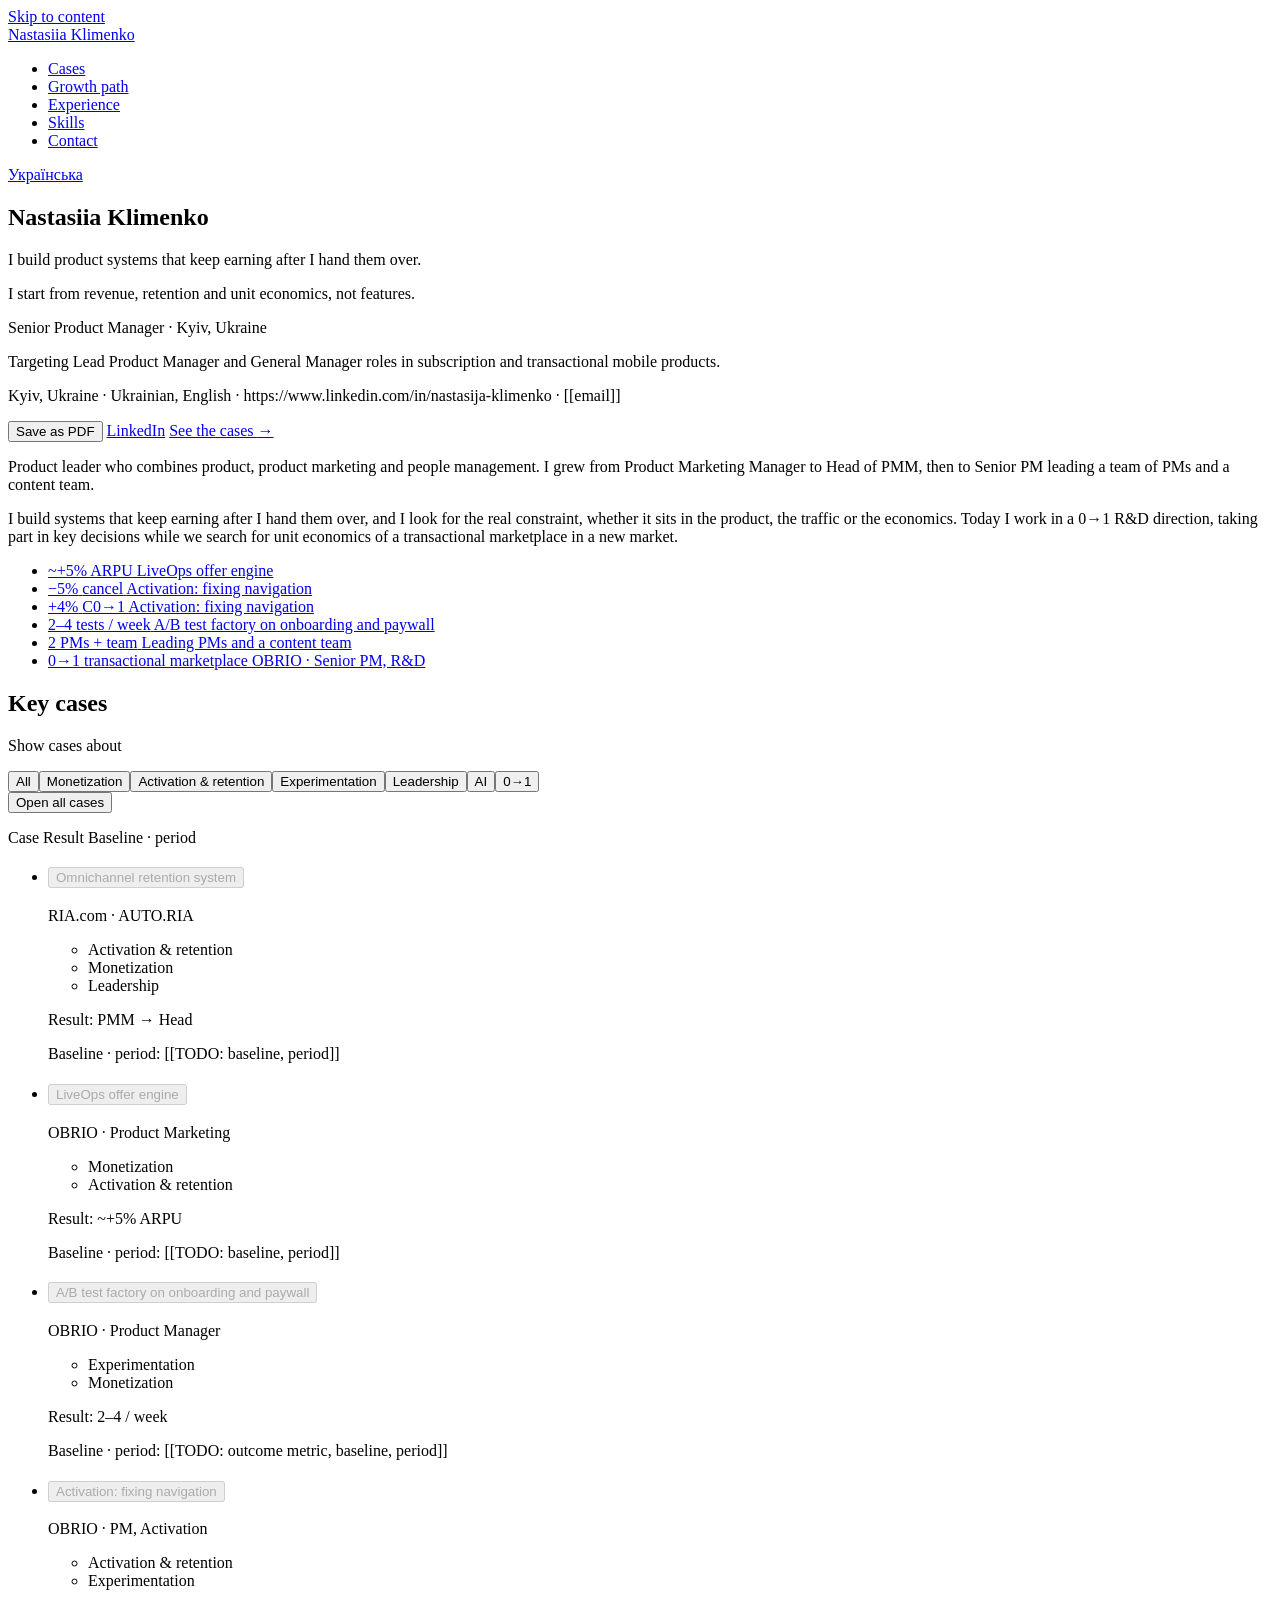
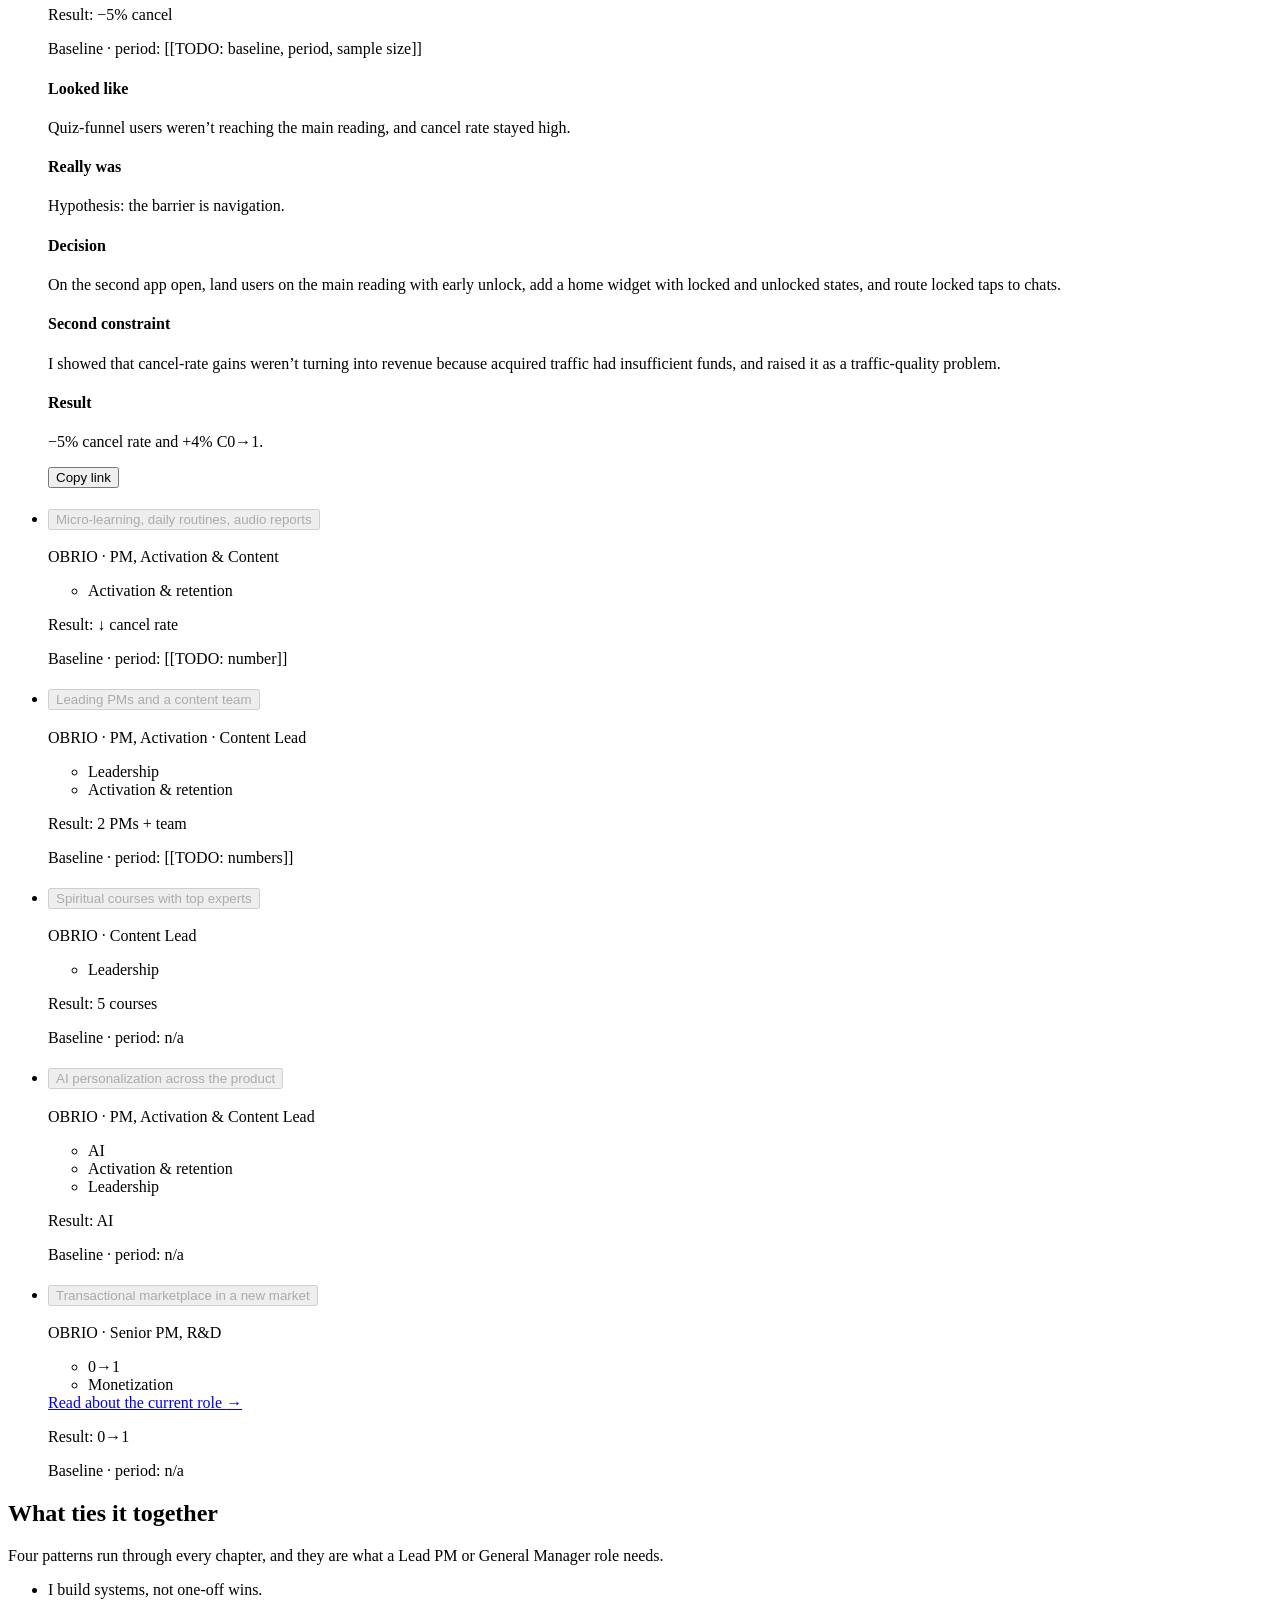
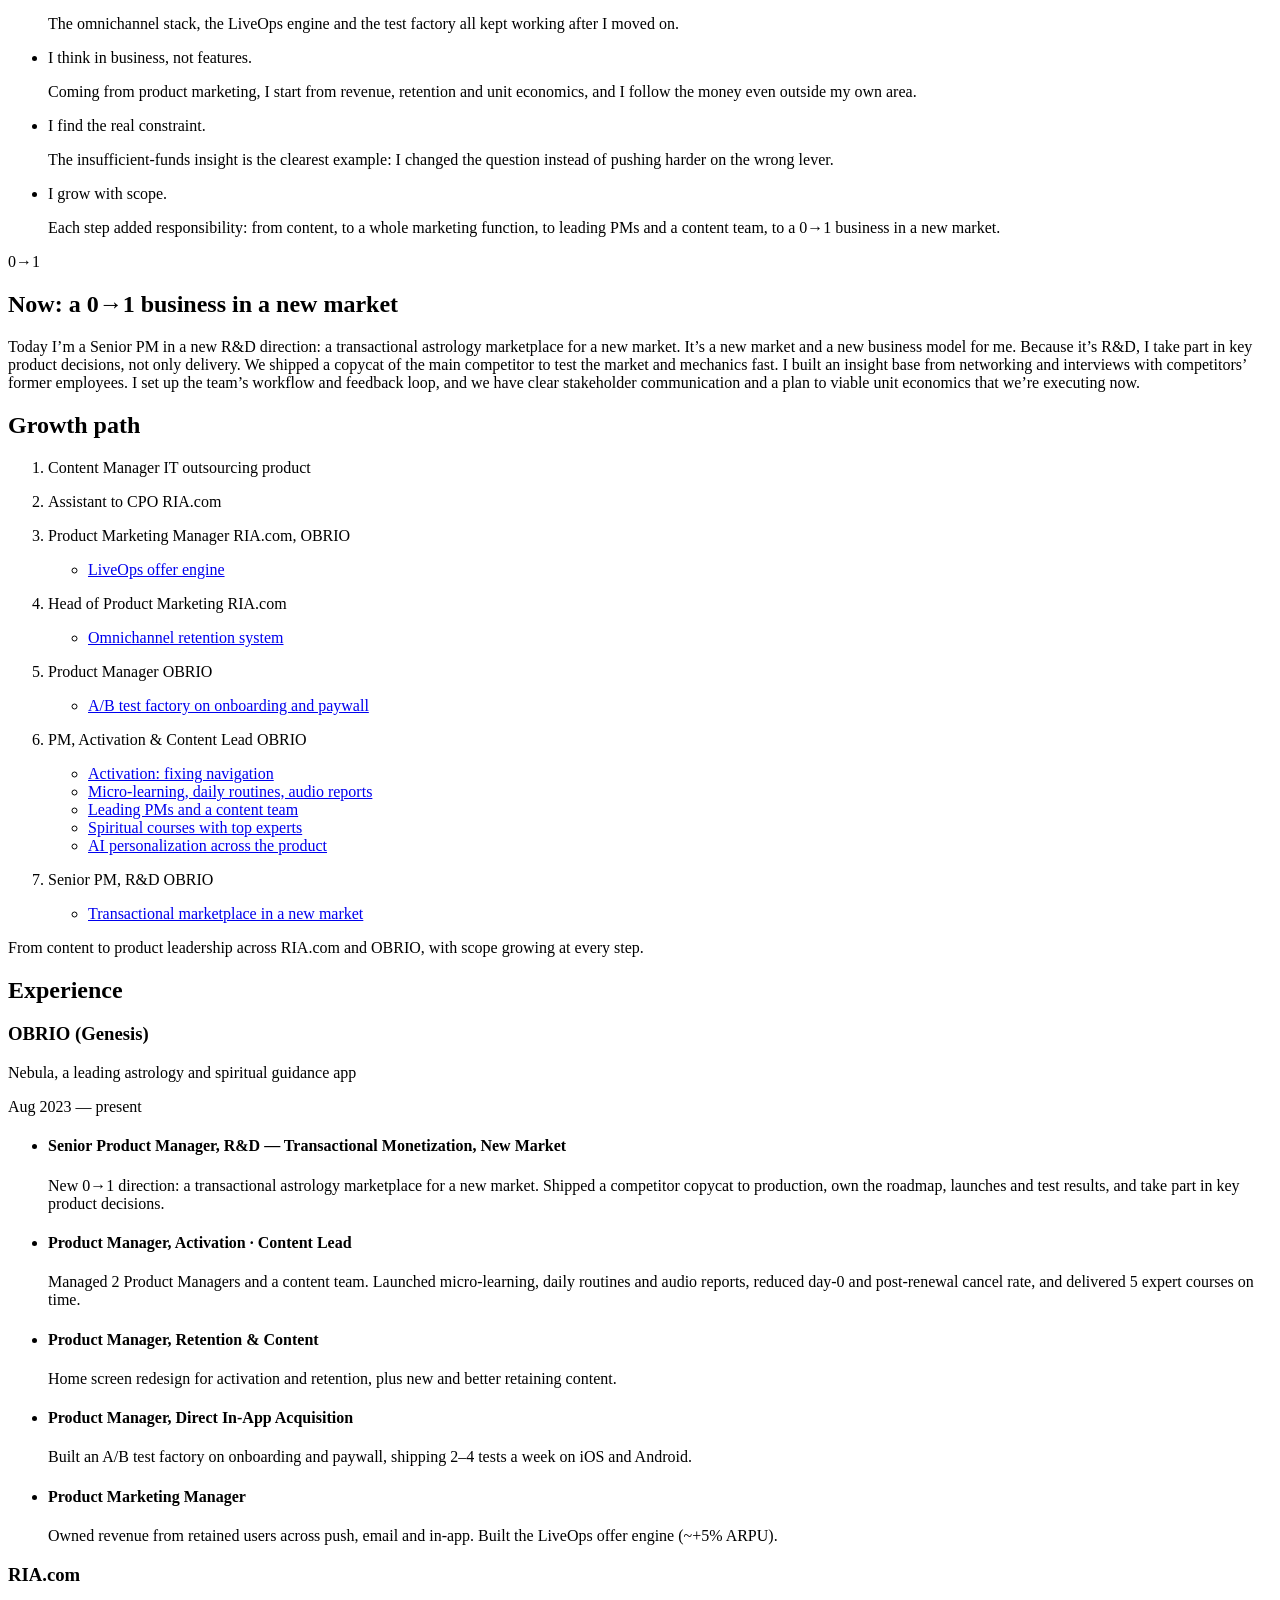
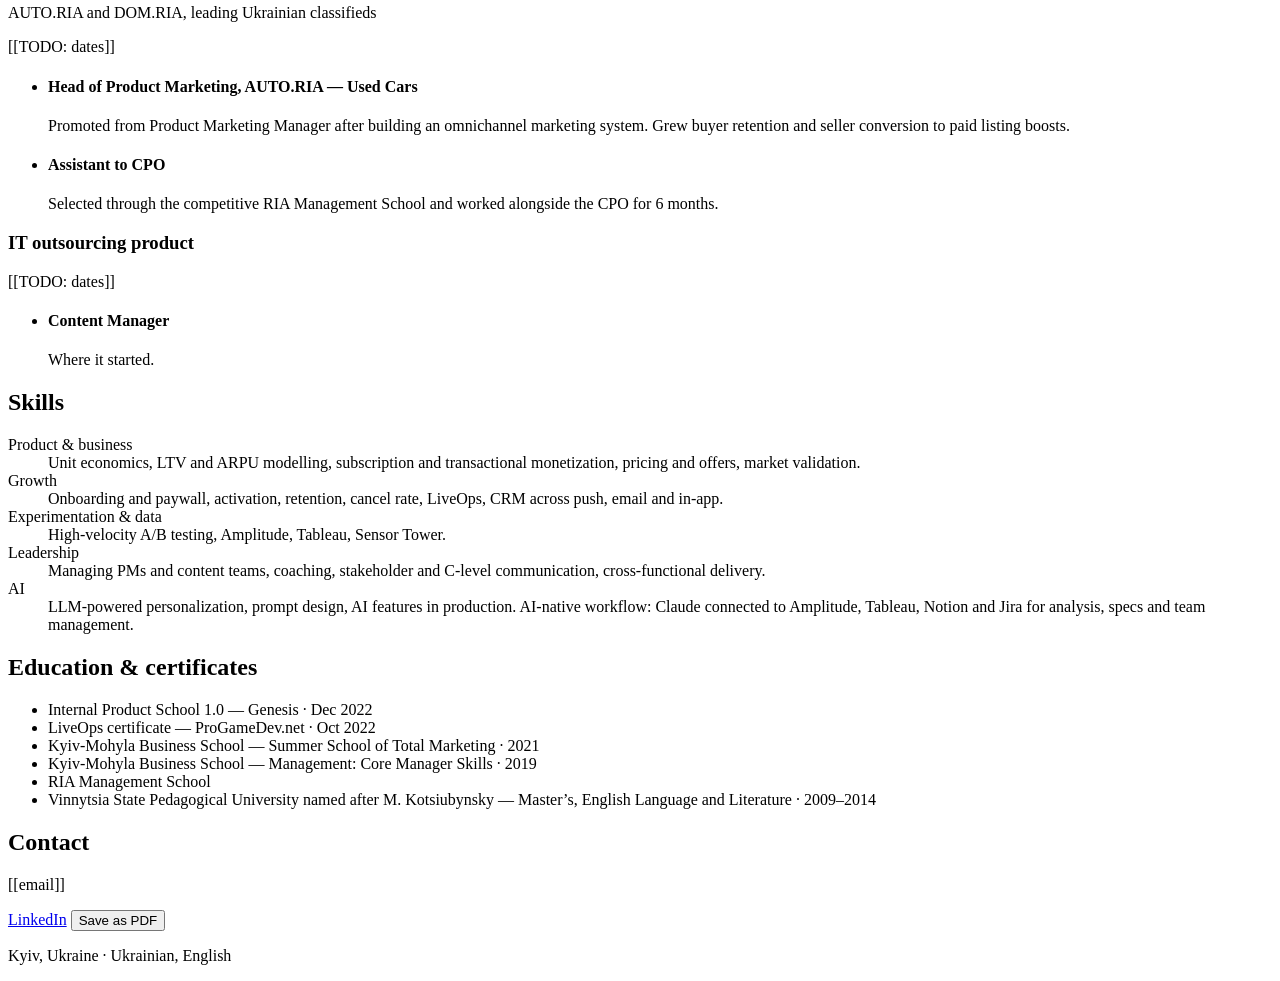
==== commit 7b41834e: "Deploy review build (source: xvivs/landing-maker@2d82323) Co-Authored-By: Claude Opus 5.5 <noreply@a" ====
--- a/index.html
+++ b/index.html
@@ -1 +1 @@
-<!DOCTYPE html><html lang="en" class="no-js" data-print-title="Nastasiia Klimenko CV"> <head><meta charset="utf-8"><script>document.documentElement.className = 'js';</script><meta name="viewport" content="width=device-width, initial-scale=1"><title>Nastasiia Klimenko · Senior Product Manager</title><meta name="description" content="Targeting Lead Product Manager and General Manager roles in subscription and transactional mobile products."><meta name="robots" content="noindex, nofollow"><meta name="theme-color" content="#edefe9"><link rel="icon" href="data:image/svg+xml,%3Csvg%20xmlns%3D%22http%3A%2F%2Fwww.w3.org%2F2000%2Fsvg%22%20viewBox%3D%220%200%2032%2032%22%3E%3Crect%20width%3D%2232%22%20height%3D%2232%22%20fill%3D%22%23edefe9%22%2F%3E%3Ctext%20x%3D%2216%22%20y%3D%2222%22%20font-family%3D%22sans-serif%22%20font-size%3D%2216%22%20font-weight%3D%22700%22%20text-anchor%3D%22middle%22%20fill%3D%22%23121518%22%3ENK%3C%2Ftext%3E%3C%2Fsvg%3E"><link rel="stylesheet" href="/anastasiia-klimenko-sdd/_astro/print.C3goCl5T.css" media="print"><link rel="preload" as="font" type="font/woff2" href="/anastasiia-klimenko-sdd/_astro/geologica-latin-wght-normal.BBL8hQxZ.woff2" crossorigin><link rel="preload" as="font" type="font/woff2" href="/anastasiia-klimenko-sdd/_astro/inter-latin-wght-normal.Dx4kXJAl.woff2" crossorigin><link rel="alternate" hreflang="en" href="https://xvivs.github.io/anastasiia-klimenko-sdd/"><link rel="alternate" hreflang="uk" href="https://xvivs.github.io/anastasiia-klimenko-sdd/ua/"><link rel="alternate" hreflang="x-default" href="https://xvivs.github.io/anastasiia-klimenko-sdd/"><link rel="canonical" href="https://xvivs.github.io/anastasiia-klimenko-sdd/"><meta property="og:title" content="Nastasiia Klimenko · Senior Product Manager"><meta property="og:description" content="Targeting Lead Product Manager and General Manager roles in subscription and transactional mobile products."><meta property="og:type" content="profile"><meta property="og:locale" content="en_US"><meta property="og:locale:alternate" content="uk_UA"><meta property="og:url" content="https://xvivs.github.io/anastasiia-klimenko-sdd/"><script type="application/ld+json">{"@context":"https://schema.org","@type":"Person","name":"Nastasiia Klimenko","jobTitle":"Senior Product Manager","address":{"@type":"PostalAddress","addressLocality":"Kyiv","addressCountry":"UA"},"knowsLanguage":["uk","en"],"sameAs":["https://www.linkedin.com/in/nastasija-klimenko"]}</script><link rel="stylesheet" href="/anastasiia-klimenko-sdd/_astro/index.B8HFW6y8.css"></head> <body> <a class="skip-link" href="#main">Skip to content</a> <header class="site-header"> <div class="site-header__bar"> <a class="site-header__mark" href="https://xvivs.github.io/anastasiia-klimenko-sdd/">Nastasiia Klimenko</a> <nav class="site-header__nav" aria-label="Sections"> <ul> <li><a href="#cases">Cases</a></li><li class="site-header__more"><a href="#path">Growth path</a></li><li class="site-header__more"><a href="#experience">Experience</a></li><li class="site-header__more"><a href="#skills">Skills</a></li><li class="site-header__more"><a href="#contact">Contact</a></li> </ul> </nav> <a class="site-header__lang" href="https://xvivs.github.io/anastasiia-klimenko-sdd/ua/" hreflang="uk" lang="uk">Українська</a> </div> </header> <script type="module">const r=document.querySelectorAll("[data-print]");if(typeof window.print!="function")r.forEach(e=>e.style.display="none");else{const e=document.querySelector("[data-list]"),l=e?[...e.children]:[];let o="",n=null;addEventListener("beforeprint",()=>{if(o||=document.title,document.title=document.documentElement.dataset.printTitle??o,!(!e||n)){n={order:[...e.children],closed:[...e.querySelectorAll('.case__toggle[aria-expanded="false"]')]};for(const t of l)e.appendChild(t);n.closed.forEach(t=>t.click())}}),addEventListener("afterprint",()=>{if(o&&(document.title=o),o="",!(!e||!n)){for(const t of n.order)e.appendChild(t);n.closed.forEach(t=>t.click()),n=null}}),r.forEach(t=>t.addEventListener("click",()=>window.print()))}</script> <main id="main" tabindex="-1">   <section id="top" class="hero"> <div class="grid hero__grid"> <h1 class="hero__name"> <span class="hero__line"> <span class="hero__word" style="--i: 0"> Nastasiia </span> </span>  <span class="hero__line"> <span class="hero__word" style="--i: 1"> Klimenko </span> </span>  </h1> <div class="hero__copy"> <p class="hero__statement hero__part" style="--i: 0"> I build product systems that keep earning after I hand them over. </p> <p class="hero__lead hero__part" style="--i: 1"> I start from revenue, retention and unit economics, not features. </p> <div class="hero__facts"> <p class="hero__role hero__part" style="--i: 2">Senior Product Manager · Kyiv, Ukraine</p> <p class="hero__sub hero__part" style="--i: 2">Targeting Lead Product Manager and General Manager roles in subscription and transactional mobile products.</p> </div> <p class="print-only print-contact"> <span>Kyiv, Ukraine</span> · <span>Ukrainian, English</span> · <span>https://www.linkedin.com/in/nastasija-klimenko</span> · <span class="slot" data-todo>[[email]]</span> </p> <div class="hero__actions"> <button type="button" style="--i: 3" data-print="true" class="btn btn--solid hero__part">Save as PDF</button> <a style="--i: 3" href="https://www.linkedin.com/in/nastasija-klimenko" target="_blank" rel="noopener noreferrer" class="btn btn--quiet hero__part">LinkedIn</a> <a class="hero__more hero__part" style="--i: 3" href="#cases">See the cases <span class="glyph-arrow" aria-hidden="true">→</span></a> </div> <div class="print-only"> <p>Product leader who combines product, product marketing and people management. I grew from Product Marketing Manager to Head of PMM, then to Senior PM leading a team of PMs and a content team.</p><p>I build systems that keep earning after I hand them over, and I look for the real constraint, whether it sits in the product, the traffic or the economics. Today I work in a 0→1 R&amp;D direction, taking part in key decisions while we search for unit economics of a transactional marketplace in a new market.</p> </div> </div> <div class="hero__strip"> <ul class="metric-strip" aria-label="Results in numbers"> <li class="metric-strip__item metric-strip__item--primary" style="--i: 0"> <a class="metric-strip__cell" href="#case-liveops"> <span class="metric-strip__figure tnum">~+5%</span> <span class="metric-strip__unit">ARPU</span> <span class="metric-strip__label">LiveOps offer engine</span> </a> </li><li class="metric-strip__item" style="--i: 1"> <a class="metric-strip__cell" href="#case-navigation"> <span class="metric-strip__figure tnum">−5%</span> <span class="metric-strip__unit">cancel</span> <span class="metric-strip__label">Activation: fixing navigation</span> </a> </li><li class="metric-strip__item" style="--i: 2"> <a class="metric-strip__cell" href="#case-navigation"> <span class="metric-strip__figure tnum">+4%</span> <span class="metric-strip__unit">C0→1</span> <span class="metric-strip__label">Activation: fixing navigation</span> </a> </li><li class="metric-strip__item" style="--i: 3"> <a class="metric-strip__cell" href="#case-test-factory"> <span class="metric-strip__figure tnum">2–4</span> <span class="metric-strip__unit">tests / week</span> <span class="metric-strip__label">A/B test factory on onboarding and paywall</span> </a> </li><li class="metric-strip__item" style="--i: 4"> <a class="metric-strip__cell" href="#case-leading-pms"> <span class="metric-strip__figure tnum">2</span> <span class="metric-strip__unit">PMs + team</span> <span class="metric-strip__label">Leading PMs and a content team</span> </a> </li><li class="metric-strip__item metric-strip__item--primary" style="--i: 5"> <a class="metric-strip__cell" href="#case-marketplace"> <span class="metric-strip__figure tnum">0→1</span> <span class="metric-strip__unit">transactional marketplace</span> <span class="metric-strip__label">OBRIO · Senior PM, R&amp;D</span> </a> </li> </ul> </div> </div> </section> <section id="cases" class="cases" aria-labelledby="cases-heading"> <div class="grid cases__grid" data-cases data-count-template="{n} of {total} cases: {filter}" data-open-label="Open all cases" data-close-label="Close all cases"> <h2 id="cases-heading" class="cases__heading">Key cases</h2> <div class="cases__controls js-only"> <div class="cases__filters" role="group" aria-labelledby="filter-label"> <p id="filter-label" class="cases__filter-label">Show cases about</p> <div class="cases__filter-list"> <button type="button" class="cases__filter" data-filter="all" aria-pressed="true"> All </button><button type="button" class="cases__filter" data-filter="monetization" aria-pressed="false"> Monetization </button><button type="button" class="cases__filter" data-filter="retention" aria-pressed="false"> Activation &amp; retention </button><button type="button" class="cases__filter" data-filter="experiments" aria-pressed="false"> Experimentation </button><button type="button" class="cases__filter" data-filter="leadership" aria-pressed="false"> Leadership </button><button type="button" class="cases__filter" data-filter="ai" aria-pressed="false"> AI </button><button type="button" class="cases__filter" data-filter="zero" aria-pressed="false"> 0→1 </button> </div> </div> <button type="button" class="cases__open-all" data-toggle-all>Open all cases</button> </div> <p class="visually-hidden" aria-live="polite" data-live></p> <div class="cases__cols" aria-hidden="true"> <span>Case</span> <span>Result</span> <span>Baseline · period</span> </div> <ul class="cases__list" role="list" data-list> <li id="case-omnichannel" class="case" data-case="omnichannel" data-tags="retention monetization leadership" data-steps="4"> <div class="case__main"> <h3 class="case__title"> <button type="button" class="case__toggle" id="case-omnichannel-toggle" aria-expanded="false" aria-controls="case-omnichannel-detail" disabled>Omnichannel retention system</button> </h3> <p class="case__context">RIA.com · AUTO.RIA</p>  </div> <p class="case__result"> <span class="visually-hidden">Result: </span><span class="tnum">PMM → Head</span> </p> <p class="case__baseline"> <span class="visually-hidden">Baseline · period: </span> <span class="slot" data-todo>[[TODO: baseline, period]]</span> </p> <div class="case__detail" id="case-omnichannel-detail" role="region" aria-labelledby="case-omnichannel-toggle" hidden>  <div class="case__block"> <h4>Challenge</h4> <p>Grow buyer retention and seller conversion to paid listing boosts.</p> </div> <div class="case__block"> <h4>What I did</h4> <p>Built an omnichannel marketing system with retention tools, personalized offers, landing pages and discounts.</p> </div> <div class="case__block"> <h4>Result</h4> <p>Promoted from Product Marketing Manager to Head of Product Marketing.</p> </div>  </div> </li><li id="case-liveops" class="case" data-case="liveops" data-tags="monetization retention" data-steps="3"> <div class="case__main"> <h3 class="case__title"> <button type="button" class="case__toggle" id="case-liveops-toggle" aria-expanded="false" aria-controls="case-liveops-detail" disabled>LiveOps offer engine</button> </h3> <p class="case__context">OBRIO · Product Marketing</p>  </div> <p class="case__result"> <span class="visually-hidden">Result: </span><span class="tnum">~+5% ARPU</span> </p> <p class="case__baseline"> <span class="visually-hidden">Baseline · period: </span> <span class="slot" data-todo>[[TODO: baseline, period]]</span> </p> <div class="case__detail" id="case-liveops-detail" role="region" aria-labelledby="case-liveops-toggle" hidden>  <div class="case__block"> <h4>Challenge</h4> <p>Grow revenue from retained users beyond standard push and email campaigns.</p> </div> <div class="case__block"> <h4>What I did</h4> <p>Brought a match-3 LiveOps mechanic into a subscription app: personalized offers by user segment, lifecycle state and last action in the product.</p> </div> <div class="case__block"> <h4>Result</h4> <p>Added about 5% to ARPU at handover to the Retention team. Still running and generating revenue every month.</p> </div>  </div> </li><li id="case-test-factory" class="case" data-case="test-factory" data-tags="experiments monetization" data-steps="5"> <div class="case__main"> <h3 class="case__title"> <button type="button" class="case__toggle" id="case-test-factory-toggle" aria-expanded="false" aria-controls="case-test-factory-detail" disabled>A/B test factory on onboarding and paywall</button> </h3> <p class="case__context">OBRIO · Product Manager</p>  </div> <p class="case__result"> <span class="visually-hidden">Result: </span><span class="tnum">2–4 / week</span> </p> <p class="case__baseline"> <span class="visually-hidden">Baseline · period: </span> <span class="slot" data-todo>[[TODO: outcome metric, baseline, period]]</span> </p> <div class="case__detail" id="case-test-factory-detail" role="region" aria-labelledby="case-test-factory-toggle" hidden>  <div class="case__block"> <h4>Challenge</h4> <p>Improve unit economics and LTV through better paywall conversion.</p> </div> <div class="case__block"> <h4>What I did</h4> <p>Built a backlog of parallel tests and a process to run them simultaneously on iOS and Android.</p> </div> <div class="case__block"> <h4>Result</h4> <p>Shipped 2–4 tests every week across both platforms.</p> </div>  </div> </li><li id="case-navigation" class="case" data-case="navigation" data-tags="retention experiments" data-steps="6" data-open> <div class="case__main"> <h3 class="case__title"> <button type="button" class="case__toggle" id="case-navigation-toggle" aria-expanded="true" aria-controls="case-navigation-detail" disabled>Activation: fixing navigation</button> </h3> <p class="case__context">OBRIO · PM, Activation</p>  </div> <p class="case__result"> <span class="visually-hidden">Result: </span><span class="tnum">−5% cancel</span> </p> <p class="case__baseline"> <span class="visually-hidden">Baseline · period: </span> <span class="slot" data-todo>[[TODO: baseline, period, sample size]]</span> </p> <div class="case__detail case__detail--device" id="case-navigation-detail" role="region" aria-labelledby="case-navigation-toggle"> <div class="device" data-device role="group" aria-labelledby="case-navigation-toggle"> <div class="device__band"> <div class="device__part"> <h4>Looked like</h4> <p>Quiz-funnel users weren’t reaching the main reading, and cancel rate stayed high.</p> </div><div class="device__part device__part--emphasis"> <h4>Really was</h4> <p>Hypothesis: the barrier is navigation.</p> </div><div class="device__part"> <h4>Decision</h4> <p>On the second app open, land users on the main reading with early unlock, add a home widget with locked and unlocked states, and route locked taps to chats.</p> </div><div class="device__part device__part--emphasis"> <h4>Second constraint</h4> <p>I showed that cancel-rate gains weren’t turning into revenue because acquired traffic had insufficient funds, and raised it as a traffic-quality problem.</p> </div> </div> <div class="case__block device__result"> <h4>Result</h4> <p>−5% cancel rate and +4% C0→1.</p> </div> </div> </div> </li><li id="case-micro-learning" class="case" data-case="micro-learning" data-tags="retention" data-steps="6"> <div class="case__main"> <h3 class="case__title"> <button type="button" class="case__toggle" id="case-micro-learning-toggle" aria-expanded="false" aria-controls="case-micro-learning-detail" disabled>Micro-learning, daily routines, audio reports</button> </h3> <p class="case__context">OBRIO · PM, Activation &amp; Content</p>  </div> <p class="case__result"> <span class="visually-hidden">Result: </span><span class="tnum">↓ cancel rate</span> </p> <p class="case__baseline"> <span class="visually-hidden">Baseline · period: </span> <span class="slot" data-todo>[[TODO: number]]</span> </p> <div class="case__detail" id="case-micro-learning-detail" role="region" aria-labelledby="case-micro-learning-toggle" hidden>  <div class="case__block"> <h4>Challenge</h4> <p>Give users a reason to come back every day and stay subscribed.</p> </div> <div class="case__block"> <h4>What I did</h4> <p>Launched micro-learning, daily routines and audio reports as new retention content formats.</p> </div> <div class="case__block"> <h4>Result</h4> <p>Significantly reduced cancel rate. Named by my manager as a top result of the review period.</p> </div>  </div> </li><li id="case-leading-pms" class="case" data-case="leading-pms" data-tags="leadership retention" data-steps="6"> <div class="case__main"> <h3 class="case__title"> <button type="button" class="case__toggle" id="case-leading-pms-toggle" aria-expanded="false" aria-controls="case-leading-pms-detail" disabled>Leading PMs and a content team</button> </h3> <p class="case__context">OBRIO · PM, Activation · Content Lead</p>  </div> <p class="case__result"> <span class="visually-hidden">Result: </span><span class="tnum">2 PMs + team</span> </p> <p class="case__baseline"> <span class="visually-hidden">Baseline · period: </span> <span class="slot" data-todo>[[TODO: numbers]]</span> </p> <div class="case__detail" id="case-leading-pms-detail" role="region" aria-labelledby="case-leading-pms-toggle" hidden>  <div class="case__block"> <h4>Challenge</h4> <p>Own activation, cancel rate, LTV and retention through other people.</p> </div> <div class="case__block"> <h4>What I did</h4> <p>Managed 2 Product Managers and a content team, set goals and ran the test roadmap. Surfaced problems and growth areas in neighbouring teams.</p> </div> <div class="case__block"> <h4>Result</h4> <p>Reduced day-0 and post-renewal cancel rate across the team’s tests.</p> </div>  </div> </li><li id="case-courses" class="case" data-case="courses" data-tags="leadership" data-steps="6"> <div class="case__main"> <h3 class="case__title"> <button type="button" class="case__toggle" id="case-courses-toggle" aria-expanded="false" aria-controls="case-courses-detail" disabled>Spiritual courses with top experts</button> </h3> <p class="case__context">OBRIO · Content Lead</p>  </div> <p class="case__result"> <span class="visually-hidden">Result: </span><span class="tnum">5 courses</span> </p> <p class="case__baseline"> <span class="visually-hidden">Baseline · period: </span> <span class="case__na">n/a</span> </p> <div class="case__detail" id="case-courses-detail" role="region" aria-labelledby="case-courses-toggle" hidden>  <div class="case__block"> <h4>Challenge</h4> <p>Strategic goal: add high-quality spiritual content to build long-term product value.</p> </div> <div class="case__block"> <h4>What I did</h4> <p>Built and led the team covering expert acquisition, production and shoots, and optimized costs.</p> </div> <div class="case__block"> <h4>Result</h4> <p>Delivered 5 courses to the platform on the agreed timeline.</p> </div>  </div> </li><li id="case-ai-avatar" class="case" data-case="ai-avatar" data-tags="ai retention leadership" data-steps="6"> <div class="case__main"> <h3 class="case__title"> <button type="button" class="case__toggle" id="case-ai-avatar-toggle" aria-expanded="false" aria-controls="case-ai-avatar-detail" disabled>AI personalization across the product</button> </h3> <p class="case__context">OBRIO · PM, Activation &amp; Content Lead</p>  </div> <p class="case__result"> <span class="visually-hidden">Result: </span><span class="tnum">AI</span> </p> <p class="case__baseline"> <span class="visually-hidden">Baseline · period: </span> <span class="case__na">n/a</span> </p> <div class="case__detail" id="case-ai-avatar-detail" role="region" aria-labelledby="case-ai-avatar-toggle" hidden>  <div class="case__block"> <h4>Challenge</h4> <p>Make every feature feel personal to each user instead of generic astrology content.</p> </div> <div class="case__block"> <h4>What I did</h4> <p>Designed the AI Avatar: a user profile built from declared data, behavioral signals and AI inference that personalizes readings, the daily horoscope, compatibility, tarot and AI chat. Wrote hypotheses tied to retention, C0→1 and cancel rate, the tech spec for engineering, and per-feature prompt logic. Led the team that owns AI readings, from prompt writing to in-app implementation.</p> </div> <div class="case__block"> <h4>Result</h4> <p>A test roadmap ordered from cheapest to most expensive hypothesis, and AI readings live in the product.</p> </div>  </div> </li><li id="case-marketplace" class="case" data-case="marketplace" data-tags="zero monetization" data-steps="7"> <div class="case__main"> <h3 class="case__title"> <button type="button" class="case__toggle" id="case-marketplace-toggle" aria-expanded="false" aria-controls="case-marketplace-detail" disabled>Transactional marketplace in a new market</button> </h3> <p class="case__context">OBRIO · Senior PM, R&amp;D</p> <a class="case__link" href="#now">Read about the current role <span class="glyph-arrow" aria-hidden="true">→</span></a> </div> <p class="case__result"> <span class="visually-hidden">Result: </span><span class="tnum">0→1</span> </p> <p class="case__baseline"> <span class="visually-hidden">Baseline · period: </span> <span class="case__na">n/a</span> </p> <div class="case__detail" id="case-marketplace-detail" role="region" aria-labelledby="case-marketplace-toggle" hidden>  <div class="case__block"> <h4>Challenge</h4> <p>Find viable unit economics in a new market and a new monetization model.</p> </div> <div class="case__block"> <h4>What I did</h4> <p>Shipped a copycat of the main competitor to validate market and mechanics. Built an insight base from networking and interviews with competitors’ ex-employees. Set up the team’s workflow and feedback loop.</p> </div> <div class="case__block"> <h4>Result</h4> <p>Clear stakeholder communication and a plan to viable economics, now in execution.</p> </div>  </div> </li> </ul> </div> </section> <script type="module">function F(r,n){const e=r.filter(c=>n==="all"||c.tags.includes(n)),s=r.filter(c=>!(n==="all"||c.tags.includes(n)));return{order:[...e,...s].map(c=>c.id),matches:new Set(e.map(c=>c.id)),count:e.length}}function _(r,n,e,s){return r.replaceAll("{n}",String(n)).replaceAll("{total}",String(e)).replaceAll("{filter}",s)}function M(r,n){if(n.size===r.length)return[];const e=new Set;for(const s of r)if(n.has(s.id))for(const c of s.pathSteps)e.add(c);return[...e].sort((s,c)=>s-c)}function O(r,n){const e=new Set(r);return n.every(s=>e.has(s))?[]:[...n]}function W(r){const n=r.trim(),e=Number.parseFloat(n);if(!Number.isFinite(e))return null;const s=n.endsWith("ms")?e:n.endsWith("s")?e*1e3:Number.NaN;return Number.isFinite(s)?s:null}function H(r,n){const s=/^#case-(.+)$/.exec(r)?.[1];return s&&n.includes(s)?s:null}const d=document.querySelector("[data-cases]"),m=d?.querySelector("[data-list]"),w=d?.querySelector("[data-live]");if(d&&m&&w){const r=[...d.querySelectorAll("[data-filter]")],n=d.querySelector("[data-toggle-all]"),e=[...m.querySelectorAll(":scope > [data-case]")],s=new Map(e.map(t=>[t.dataset.case,t])),c=e.map(t=>({id:t.dataset.case,tags:(t.dataset.tags??"").split(" ").filter(Boolean),pathSteps:(t.dataset.steps??"").split(" ").filter(Boolean).map(Number)})),S=c.map(t=>t.id),q=d.dataset.countTemplate??"",x=d.dataset.openLabel??"",C=d.dataset.closeLabel??"",b=()=>window.matchMedia("(prefers-reduced-motion: reduce)").matches;let p=[];const v=t=>getComputedStyle(document.documentElement).getPropertyValue(t).trim(),g=t=>t.querySelector(".case__toggle"),N=t=>t.querySelector(".case__detail"),u=t=>g(t).getAttribute("aria-expanded")==="true",f=()=>{n&&(n.textContent=e.every(u)?C:x)},h=(t,a,i)=>{const l=N(t);g(t).setAttribute("aria-expanded",String(a)),l.hidden=!a,a?t.setAttribute("data-open",""):t.removeAttribute("data-open"),l.classList.remove("is-disclosing"),a&&i&&!b()&&(l.offsetWidth,l.classList.add("is-disclosing"),l.addEventListener("animationend",()=>l.classList.remove("is-disclosing"),{once:!0}))};m.addEventListener("click",t=>{const a=t.target.closest(".case__toggle");if(!a)return;const i=a.closest("[data-case]");h(i,!u(i),!0),f()}),n?.addEventListener("click",()=>{const t=O(e.filter(u).map(i=>i.dataset.case),S),a=new Set(t);for(const i of e)h(i,a.has(i.dataset.case),!0);f()});const B=(t,a)=>{const i=F(c,t),l=W(v("--motion-retotal-duration")),y=!b()&&l!==null?new Map(e.map(o=>[o,o.getBoundingClientRect().top])):null;for(const o of p)o.cancel();p=[];for(const o of i.order)m.appendChild(s.get(o));for(const o of e)o.dataset.match=String(i.matches.has(o.dataset.case));if(y&&l!==null)for(const o of e){const L=y.get(o)-o.getBoundingClientRect().top;L&&p.push(o.animate([{transform:`translateY(${L}px)`},{transform:"translateY(0)"}],{duration:l,easing:v("--motion-ease-move")}))}const E=t==="all"?[]:M(c,i.matches);for(const o of document.querySelectorAll("[data-step]"))t==="all"?o.removeAttribute("data-match"):o.dataset.match=String(E.includes(Number(o.dataset.step)));w.textContent=_(q,i.count,c.length,a)};for(const t of r)t.addEventListener("click",()=>{for(const a of r)a.setAttribute("aria-pressed",String(a===t));B(t.dataset.filter,t.textContent?.trim()??"")});const A=()=>{const t=H(location.hash,S),a=t?s.get(t):void 0;!a||u(a)||(h(a,!0,!1),f())};window.addEventListener("hashchange",A);for(const t of e)g(t).disabled=!1;f(),A()}</script> <section id="patterns" class="patterns" aria-labelledby="patterns-heading"> <div class="grid split"> <div class="split__head"> <h2 id="patterns-heading" data-reveal style="--i: 0">What ties it together</h2> <p class="patterns__intro" data-reveal style="--i: 1">Four patterns run through every chapter, and they are what a Lead PM or General Manager role needs.</p> </div> <ul class="split__body patterns__list"> <li class="pattern" data-reveal style="--i: 1"> <p class="pattern__lead">I build systems, not one-off wins.</p> <p class="pattern__body">The omnichannel stack, the LiveOps engine and the test factory all kept working after I moved on.</p> </li><li class="pattern" data-reveal style="--i: 2"> <p class="pattern__lead">I think in business, not features.</p> <p class="pattern__body">Coming from product marketing, I start from revenue, retention and unit economics, and I follow the money even outside my own area.</p> </li><li class="pattern" data-reveal style="--i: 3"> <p class="pattern__lead">I find the real constraint.</p> <p class="pattern__body">The insufficient-funds insight is the clearest example: I changed the question instead of pushing harder on the wrong lever.</p> </li><li class="pattern" data-reveal style="--i: 4"> <p class="pattern__lead">I grow with scope.</p> <p class="pattern__body">Each step added responsibility: from content, to a whole marketing function, to leading PMs and a content team, to a 0→1 business in a new market.</p> </li> </ul> </div> </section> <section id="now" class="now" data-field="accent" aria-labelledby="now-heading"> <div class="grid now__grid"> <p class="now__figure" aria-hidden="true" data-reveal style="--i: 2">0→1</p> <div class="now__copy"> <h2 id="now-heading" class="now__heading" data-reveal style="--i: 0">Now: a 0→1 business in a new market</h2> <p class="now__body" data-reveal style="--i: 1">Today I’m a Senior PM in a new R&amp;D direction: a transactional astrology marketplace for a new market. It’s a new market and a new business model for me. Because it’s R&amp;D, I take part in key product decisions, not only delivery. We shipped a copycat of the main competitor to test the market and mechanics fast. I built an insight base from networking and interviews with competitors’ former employees. I set up the team’s workflow and feedback loop, and we have clear stakeholder communication and a plan to viable unit economics that we’re executing now.</p> </div> </div> </section> <section id="path" class="path" aria-labelledby="path-heading"> <div class="grid split path__grid"> <div class="split__head"> <h2 id="path-heading" data-reveal style="--i: 0">Growth path</h2> </div> <div class="split__body"> <ol class="path__list"> <li class="path__step" data-step="1" data-reveal style="--path-step: 1; --i: 0"> <p class="path__role"> <span class="path__role-name">Content Manager</span> <span class="path__org">IT outsourcing product</span> </p> <div class="path__bar">  </div> </li><li class="path__step" data-step="2" data-reveal style="--path-step: 2; --i: 1"> <p class="path__role"> <span class="path__role-name">Assistant to CPO</span> <span class="path__org">RIA.com</span> </p> <div class="path__bar">  </div> </li><li class="path__step" data-step="3" data-reveal style="--path-step: 3; --i: 2"> <p class="path__role"> <span class="path__role-name">Product Marketing Manager</span> <span class="path__org">RIA.com, OBRIO</span> </p> <div class="path__bar"> <ul class="path__links"> <li> <a href="#case-liveops">LiveOps offer engine</a> </li> </ul> </div> </li><li class="path__step" data-step="4" data-reveal style="--path-step: 4; --i: 3"> <p class="path__role"> <span class="path__role-name">Head of Product Marketing</span> <span class="path__org">RIA.com</span> </p> <div class="path__bar"> <ul class="path__links"> <li> <a href="#case-omnichannel">Omnichannel retention system</a> </li> </ul> </div> </li><li class="path__step" data-step="5" data-reveal style="--path-step: 5; --i: 4"> <p class="path__role"> <span class="path__role-name">Product Manager</span> <span class="path__org">OBRIO</span> </p> <div class="path__bar"> <ul class="path__links"> <li> <a href="#case-test-factory">A/B test factory on onboarding and paywall</a> </li> </ul> </div> </li><li class="path__step" data-step="6" data-reveal style="--path-step: 6; --i: 5"> <p class="path__role"> <span class="path__role-name">PM, Activation &amp; Content Lead</span> <span class="path__org">OBRIO</span> </p> <div class="path__bar"> <ul class="path__links"> <li> <a href="#case-navigation">Activation: fixing navigation</a> </li><li> <a href="#case-micro-learning">Micro-learning, daily routines, audio reports</a> </li><li> <a href="#case-leading-pms">Leading PMs and a content team</a> </li><li> <a href="#case-courses">Spiritual courses with top experts</a> </li><li> <a href="#case-ai-avatar">AI personalization across the product</a> </li> </ul> </div> </li><li class="path__step" data-step="7" data-reveal style="--path-step: 7; --i: 6"> <p class="path__role"> <span class="path__role-name">Senior PM, R&amp;D</span> <span class="path__org">OBRIO</span> </p> <div class="path__bar path__bar--current"> <ul class="path__links"> <li> <a href="#case-marketplace">Transactional marketplace in a new market</a> </li> </ul> </div> </li> </ol> <p class="path__note" data-reveal style="--i: 0">From content to product leadership across RIA.com and OBRIO, with scope growing at every step.</p> </div> </div> </section> <section id="experience" class="experience" aria-labelledby="experience-heading"> <div class="grid experience__grid"> <h2 id="experience-heading" data-reveal style="--i: 0">Experience</h2> <article class="chapter chapter--lead" data-reveal style="--i: 0"> <h3 class="chapter__co">OBRIO (Genesis)</h3> <p class="chapter__what">Nebula, a leading astrology and spiritual guidance app</p> <p class="chapter__dates tnum">Aug 2023 — present</p> <ul class="chapter__roles"> <li class="chapter__role"> <h4 class="chapter__role-title">Senior Product Manager, R&amp;D — Transactional Monetization, New Market</h4> <p>New 0→1 direction: a transactional astrology marketplace for a new market. Shipped a competitor copycat to production, own the roadmap, launches and test results, and take part in key product decisions.</p> </li><li class="chapter__role"> <h4 class="chapter__role-title">Product Manager, Activation · Content Lead</h4> <p>Managed 2 Product Managers and a content team. Launched micro-learning, daily routines and audio reports, reduced day-0 and post-renewal cancel rate, and delivered 5 expert courses on time.</p> </li><li class="chapter__role"> <h4 class="chapter__role-title">Product Manager, Retention &amp; Content</h4> <p>Home screen redesign for activation and retention, plus new and better retaining content.</p> </li><li class="chapter__role"> <h4 class="chapter__role-title">Product Manager, Direct In-App Acquisition</h4> <p>Built an A/B test factory on onboarding and paywall, shipping 2–4 tests a week on iOS and Android.</p> </li><li class="chapter__role"> <h4 class="chapter__role-title">Product Marketing Manager</h4> <p>Owned revenue from retained users across push, email and in-app. Built the LiveOps offer engine (~+5% ARPU).</p> </li> </ul> </article><article class="chapter chapter--side" data-reveal style="--i: 1"> <h3 class="chapter__co">RIA.com</h3> <p class="chapter__what">AUTO.RIA and DOM.RIA, leading Ukrainian classifieds</p> <p class="chapter__dates tnum"><span class="slot" data-todo>[[TODO: dates]]</span></p> <ul class="chapter__roles"> <li class="chapter__role"> <h4 class="chapter__role-title">Head of Product Marketing, AUTO.RIA — Used Cars</h4> <p>Promoted from Product Marketing Manager after building an omnichannel marketing system. Grew buyer retention and seller conversion to paid listing boosts.</p> </li><li class="chapter__role"> <h4 class="chapter__role-title">Assistant to CPO</h4> <p>Selected through the competitive RIA Management School and worked alongside the CPO for 6 months.</p> </li> </ul> </article><article class="chapter chapter--side" data-reveal style="--i: 2"> <h3 class="chapter__co">IT outsourcing product</h3>  <p class="chapter__dates tnum"><span class="slot" data-todo>[[TODO: dates]]</span></p> <ul class="chapter__roles"> <li class="chapter__role"> <h4 class="chapter__role-title">Content Manager</h4> <p>Where it started.</p> </li> </ul> </article> </div> </section> <section id="review" class="review" data-field="step" aria-labelledby="review-heading"> <div class="grid split"> <div class="split__head review__head"> <h2 id="review-heading" data-reveal style="--i: 0">Manager review</h2> <p class="review__attribution" data-reveal style="--i: 1"><span class="slot" data-todo>[[TODO: manager name/title, written permission to quote or keep anonymous]]</span></p> </div> <div class="split__body review__body"> <ul class="review__achievements"> <li data-reveal style="--i: 0">Launched micro-learning, daily routines and audio reports, which significantly reduced cancel rate.</li><li data-reveal style="--i: 1">Surfaced problems and growth areas in neighbouring teams.</li> </ul> <dl class="review__strengths" data-reveal style="--i: 2"> <div class="review__strength"> <dt>Resilience</dt> <dd>Takes on any difficulty and keeps moving toward the goal.</dd> </div><div class="review__strength"> <dt>Confidence and ownership</dt>  </div><div class="review__strength"> <dt>Ambition</dt> <dd>Wants to grow into a Head role and lead a direction.</dd> </div> </dl> </div> </div> </section> <section id="skills" class="skills" aria-labelledby="skills-heading"> <div class="grid split"> <div class="split__head"> <h2 id="skills-heading" data-reveal style="--i: 0">Skills</h2> </div> <dl class="split__body skills__list"> <div class="skills__group" data-reveal style="--i: 0"> <dt>Product &amp; business</dt> <dd>Unit economics, LTV and ARPU modelling, subscription and transactional monetization, pricing and offers, market validation.</dd> </div><div class="skills__group" data-reveal style="--i: 1"> <dt>Growth</dt> <dd>Onboarding and paywall, activation, retention, cancel rate, LiveOps, CRM across push, email and in-app.</dd> </div><div class="skills__group" data-reveal style="--i: 2"> <dt>Experimentation &amp; data</dt> <dd>High-velocity A/B testing, Amplitude, Tableau, Sensor Tower.</dd> </div><div class="skills__group" data-reveal style="--i: 3"> <dt>Leadership</dt> <dd>Managing PMs and content teams, coaching, stakeholder and C-level communication, cross-functional delivery.</dd> </div><div class="skills__group" data-reveal style="--i: 4"> <dt>AI</dt> <dd>LLM-powered personalization, prompt design, AI features in production. AI-native workflow: Claude connected to Amplitude, Tableau, Notion and Jira for analysis, specs and team management.</dd> </div> </dl> </div> <div class="grid split skills__edu"> <div class="split__head"> <h2 id="edu-heading" data-reveal style="--i: 0">Education &amp; certificates</h2> </div> <ul class="split__body edu__list" aria-labelledby="edu-heading"> <li data-reveal style="--i: 0">Internal Product School 1.0 — Genesis · Dec 2022</li><li data-reveal style="--i: 1">LiveOps certificate — ProGameDev.net · Oct 2022</li><li data-reveal style="--i: 2">Kyiv-Mohyla Business School — Summer School of Total Marketing · 2021</li><li data-reveal style="--i: 3">Kyiv-Mohyla Business School — Management: Core Manager Skills · 2019</li><li data-reveal style="--i: 4">RIA Management School</li><li data-reveal style="--i: 5">Vinnytsia State Pedagogical University named after M. Kotsiubynsky — Master’s, English Language and Literature · 2009–2014</li> </ul> </div> </section> <section id="contact" class="contact" data-field="ink" aria-labelledby="contact-heading"> <div class="grid contact__grid"> <h2 id="contact-heading" data-reveal style="--i: 0">Contact</h2> <div class="contact__row" data-reveal style="--i: 1"> <p class="contact__address"> <span class="slot" data-todo>[[email]]</span> </p> <a href="https://www.linkedin.com/in/nastasija-klimenko" target="_blank" rel="noopener noreferrer" class="btn btn--quiet">LinkedIn</a> <button type="button" data-print="true" class="btn btn--quiet">Save as PDF</button> </div> <p class="contact__status visually-hidden" aria-live="polite" data-copy-status></p> <p class="contact__meta" data-reveal style="--i: 2">Kyiv, Ukraine · Ukrainian, English</p> </div> </section> <script type="module" src="/anastasiia-klimenko-sdd/_astro/Contact.astro_astro_type_script_index_0_lang.B9DZZxgs.js"></script>  </main> </body></html> <script type="module">function a(n,o,r,t=2){return n+o>=r-t}const c=[...document.querySelectorAll("[data-reveal]")],u=window.matchMedia("(prefers-reduced-motion: reduce)").matches;if(c.length>0&&!u&&"IntersectionObserver"in window){const n=new Set(c),o=e=>{e.classList.add("is-in"),s.unobserve(e),n.delete(e)},r=()=>{s.disconnect(),removeEventListener("scroll",t),removeEventListener("resize",t)},t=()=>{if(a(window.scrollY,window.innerHeight,document.documentElement.scrollHeight)){for(const e of n)o(e);r()}},s=new IntersectionObserver(e=>{for(const i of e){const d=i.boundingClientRect.bottom<=0;if(!i.isIntersecting&&!d)continue;const l=i.target;d&&l.style.setProperty("--i","0"),o(l)}n.size===0&&r()});addEventListener("scroll",t,{passive:!0}),addEventListener("resize",t,{passive:!0}),document.documentElement.classList.add("reveal-ready");for(const e of c)s.observe(e)}</script>+<!DOCTYPE html><html lang="en" class="no-js" data-print-title="Nastasiia Klimenko CV"> <head><meta charset="utf-8"><script>document.documentElement.className = 'js';</script><meta name="viewport" content="width=device-width, initial-scale=1"><title>Nastasiia Klimenko · Senior Product Manager</title><meta name="description" content="Targeting Lead Product Manager and General Manager roles in subscription and transactional mobile products."><meta name="robots" content="noindex, nofollow"><meta name="theme-color" content="#fbfbf8"><link rel="icon" href="data:image/svg+xml,%3Csvg%20xmlns%3D%22http%3A%2F%2Fwww.w3.org%2F2000%2Fsvg%22%20viewBox%3D%220%200%2032%2032%22%3E%3Crect%20width%3D%2232%22%20height%3D%2232%22%20rx%3D%228%22%20fill%3D%22%23fbfbf8%22%2F%3E%3Ctext%20x%3D%2216%22%20y%3D%2222%22%20font-family%3D%22sans-serif%22%20font-size%3D%2216%22%20font-weight%3D%22800%22%20text-anchor%3D%22middle%22%20fill%3D%22%2314161a%22%3ENK%3C%2Ftext%3E%3C%2Fsvg%3E"><link rel="stylesheet" href="/anastasiia-klimenko-sdd/_astro/print.B22EeEem.css" media="print"><link rel="preload" as="font" type="font/woff2" href="/anastasiia-klimenko-sdd/_astro/geologica-latin-shrp-normal.OfWH8DQM.woff2" crossorigin><link rel="preload" as="font" type="font/woff2" href="/anastasiia-klimenko-sdd/_astro/inter-latin-wght-normal.Dx4kXJAl.woff2" crossorigin><link rel="alternate" hreflang="en" href="https://xvivs.github.io/anastasiia-klimenko-sdd/"><link rel="alternate" hreflang="uk" href="https://xvivs.github.io/anastasiia-klimenko-sdd/ua/"><link rel="alternate" hreflang="x-default" href="https://xvivs.github.io/anastasiia-klimenko-sdd/"><link rel="canonical" href="https://xvivs.github.io/anastasiia-klimenko-sdd/"><meta property="og:title" content="Nastasiia Klimenko · Senior Product Manager"><meta property="og:description" content="Targeting Lead Product Manager and General Manager roles in subscription and transactional mobile products."><meta property="og:type" content="profile"><meta property="og:locale" content="en_US"><meta property="og:locale:alternate" content="uk_UA"><meta property="og:url" content="https://xvivs.github.io/anastasiia-klimenko-sdd/"><script type="application/ld+json">{"@context":"https://schema.org","@type":"Person","name":"Nastasiia Klimenko","jobTitle":"Senior Product Manager","address":{"@type":"PostalAddress","addressLocality":"Kyiv","addressCountry":"UA"},"knowsLanguage":["uk","en"],"sameAs":["https://www.linkedin.com/in/nastasija-klimenko"]}</script><link rel="stylesheet" href="/anastasiia-klimenko-sdd/_astro/index.C1YMyd4f.css"></head> <body> <a class="skip-link" href="#main">Skip to content</a> <header class="site-header"> <div class="site-header__bar"> <a class="site-header__mark" href="https://xvivs.github.io/anastasiia-klimenko-sdd/">Nastasiia Klimenko</a> <nav class="site-header__nav" aria-label="Sections"> <ul> <li><a href="#cases">Cases</a></li><li class="site-header__more"><a href="#path">Growth path</a></li><li class="site-header__more"><a href="#experience">Experience</a></li><li class="site-header__more"><a href="#skills">Skills</a></li><li class="site-header__more"><a href="#contact">Contact</a></li> </ul> </nav> <a class="site-header__lang" data-lang-link href="https://xvivs.github.io/anastasiia-klimenko-sdd/ua/" hreflang="uk" lang="uk">Українська</a> </div> </header> <script type="module">const r=document.querySelectorAll("[data-print]");if(typeof window.print!="function")r.forEach(e=>e.style.display="none");else{const e=document.querySelector("[data-list]"),l=e?[...e.children]:[];let o="",n=null;addEventListener("beforeprint",()=>{if(o||=document.title,document.title=document.documentElement.dataset.printTitle??o,!(!e||n)){n={order:[...e.children],closed:[...e.querySelectorAll('.case__toggle[aria-expanded="false"]')]};for(const t of l)e.appendChild(t);n.closed.forEach(t=>t.click())}}),addEventListener("afterprint",()=>{if(o&&(document.title=o),o="",!(!e||!n)){for(const t of n.order)e.appendChild(t);n.closed.forEach(t=>t.click()),n=null}}),r.forEach(t=>t.addEventListener("click",()=>window.print()))}</script> <main id="main" tabindex="-1">   <section id="top" class="hero"> <div class="grid hero__grid"> <h1 class="hero__name"> <span class="hero__line"> <span class="hero__word" style="--i: 0"> Nastasiia </span> </span>  <span class="hero__line"> <span class="hero__word" style="--i: 1"> Klimenko </span> </span>  </h1> <div class="hero__copy"> <p class="hero__statement hero__part" style="--i: 0"> I build product systems that keep earning after I hand them over. </p> <p class="hero__lead hero__part" style="--i: 1"> I start from revenue, retention and unit economics, not features. </p> <div class="hero__facts"> <p class="hero__role hero__part" style="--i: 2">Senior Product Manager · Kyiv, Ukraine</p> <p class="hero__sub hero__part" style="--i: 2">Targeting Lead Product Manager and General Manager roles in subscription and transactional mobile products.</p> </div> <p class="print-only print-contact"> <span>Kyiv, Ukraine</span> · <span>Ukrainian, English</span> · <span>https://www.linkedin.com/in/nastasija-klimenko</span> · <span class="slot" data-todo>[[email]]</span> </p> <div class="hero__actions"> <button type="button" style="--i: 3" data-print="true" class="btn btn--solid hero__part">Save as PDF</button> <a style="--i: 3" href="https://www.linkedin.com/in/nastasija-klimenko" target="_blank" rel="noopener noreferrer" class="btn btn--quiet hero__part">LinkedIn</a> <a class="hero__more hero__part" style="--i: 3" href="#cases">See the cases <span class="glyph-arrow" aria-hidden="true">→</span></a> </div> <div class="print-only"> <p>Product leader who combines product, product marketing and people management. I grew from Product Marketing Manager to Head of PMM, then to Senior PM leading a team of PMs and a content team.</p><p>I build systems that keep earning after I hand them over, and I look for the real constraint, whether it sits in the product, the traffic or the economics. Today I work in a 0→1 R&amp;D direction, taking part in key decisions while we search for unit economics of a transactional marketplace in a new market.</p> </div> </div> <div class="hero__strip"> <ul class="metric-strip" aria-label="Results in numbers"> <li class="metric-strip__item metric-strip__item--primary" style="--i: 0"> <a class="metric-strip__cell" href="#case-liveops"> <span class="metric-strip__figure tnum">~+5%</span> <span class="metric-strip__unit">ARPU</span> <span class="metric-strip__label">LiveOps offer engine</span> </a> </li><li class="metric-strip__item" style="--i: 1"> <a class="metric-strip__cell" href="#case-navigation"> <span class="metric-strip__figure tnum">−5%</span> <span class="metric-strip__unit">cancel</span> <span class="metric-strip__label">Activation: fixing navigation</span> </a> </li><li class="metric-strip__item" style="--i: 2"> <a class="metric-strip__cell" href="#case-navigation"> <span class="metric-strip__figure tnum">+4%</span> <span class="metric-strip__unit">C0→1</span> <span class="metric-strip__label">Activation: fixing navigation</span> </a> </li><li class="metric-strip__item" style="--i: 3"> <a class="metric-strip__cell" href="#case-test-factory"> <span class="metric-strip__figure tnum">2–4</span> <span class="metric-strip__unit">tests / week</span> <span class="metric-strip__label">A/B test factory on onboarding and paywall</span> </a> </li><li class="metric-strip__item" style="--i: 4"> <a class="metric-strip__cell" href="#case-leading-pms"> <span class="metric-strip__figure tnum">2</span> <span class="metric-strip__unit">PMs + team</span> <span class="metric-strip__label">Leading PMs and a content team</span> </a> </li><li class="metric-strip__item metric-strip__item--primary" style="--i: 5"> <a class="metric-strip__cell" href="#case-marketplace"> <span class="metric-strip__figure tnum">0→1</span> <span class="metric-strip__unit">transactional marketplace</span> <span class="metric-strip__label">OBRIO · Senior PM, R&amp;D</span> </a> </li> </ul> </div> </div> </section> <section id="cases" class="cases" aria-labelledby="cases-heading"> <div class="grid cases__grid" data-cases data-count-template="{n} of {total} cases: {filter}" data-open-label="Open all cases" data-close-label="Close all cases"> <h2 id="cases-heading" class="cases__heading">Key cases</h2> <div class="cases__controls js-only"> <div class="cases__filters" role="group" aria-labelledby="filter-label"> <p id="filter-label" class="cases__filter-label">Show cases about</p> <div class="cases__filter-list"> <button type="button" class="cases__filter" data-filter="all" aria-pressed="true"> All </button><button type="button" class="cases__filter" data-filter="monetization" aria-pressed="false"> Monetization </button><button type="button" class="cases__filter" data-filter="retention" aria-pressed="false"> Activation &amp; retention </button><button type="button" class="cases__filter" data-filter="experiments" aria-pressed="false"> Experimentation </button><button type="button" class="cases__filter" data-filter="leadership" aria-pressed="false"> Leadership </button><button type="button" class="cases__filter" data-filter="ai" aria-pressed="false"> AI </button><button type="button" class="cases__filter" data-filter="zero" aria-pressed="false"> 0→1 </button> </div> </div> <button type="button" class="cases__open-all" data-toggle-all>Open all cases</button> </div> <p class="visually-hidden" aria-live="polite" data-live></p> <div class="cases__cols" aria-hidden="true"> <span>Case</span> <span>Result</span> <span>Baseline · period</span> </div> <ul class="cases__list" role="list" data-list> <li id="case-omnichannel" class="case" data-case="omnichannel" data-tags="retention monetization leadership" data-steps="4"> <div class="case__main"> <h3 class="case__title"> <button type="button" class="case__toggle" id="case-omnichannel-toggle" aria-expanded="false" aria-controls="case-omnichannel-detail" disabled>Omnichannel retention system</button> </h3> <p class="case__context">RIA.com · AUTO.RIA</p> <ul class="case__tags" role="list"> <li class="chip">Activation &amp; retention</li><li class="chip">Monetization</li><li class="chip">Leadership</li> </ul>  </div> <p class="case__result"> <span class="visually-hidden">Result: </span><span class="tnum">PMM → Head</span> </p> <p class="case__baseline"> <span class="visually-hidden">Baseline · period: </span> <span class="slot" data-todo>[[TODO: baseline, period]]</span> </p> <div class="case__detail" id="case-omnichannel-detail" role="region" aria-labelledby="case-omnichannel-toggle" hidden>  <div class="case__block"> <h4>Challenge</h4> <p>Grow buyer retention and seller conversion to paid listing boosts.</p> </div> <div class="case__block"> <h4>What I did</h4> <p>Built an omnichannel marketing system with retention tools, personalized offers, landing pages and discounts.</p> </div> <div class="case__block"> <h4>Result</h4> <p>Promoted from Product Marketing Manager to Head of Product Marketing.</p> </div>  <div class="case__share js-only"> <button type="button" class="btn btn--quiet case__copy" data-copy-link data-copied="Link copied" data-failed="Copy failed. Link: {url}">Copy link</button> <p class="case__share-status" aria-live="polite" data-link-status></p> </div> </div> </li><li id="case-liveops" class="case" data-case="liveops" data-tags="monetization retention" data-steps="3"> <div class="case__main"> <h3 class="case__title"> <button type="button" class="case__toggle" id="case-liveops-toggle" aria-expanded="false" aria-controls="case-liveops-detail" disabled>LiveOps offer engine</button> </h3> <p class="case__context">OBRIO · Product Marketing</p> <ul class="case__tags" role="list"> <li class="chip">Monetization</li><li class="chip">Activation &amp; retention</li> </ul>  </div> <p class="case__result"> <span class="visually-hidden">Result: </span><span class="tnum">~+5% ARPU</span> </p> <p class="case__baseline"> <span class="visually-hidden">Baseline · period: </span> <span class="slot" data-todo>[[TODO: baseline, period]]</span> </p> <div class="case__detail" id="case-liveops-detail" role="region" aria-labelledby="case-liveops-toggle" hidden>  <div class="case__block"> <h4>Challenge</h4> <p>Grow revenue from retained users beyond standard push and email campaigns.</p> </div> <div class="case__block"> <h4>What I did</h4> <p>Brought a match-3 LiveOps mechanic into a subscription app: personalized offers by user segment, lifecycle state and last action in the product.</p> </div> <div class="case__block"> <h4>Result</h4> <p>Added about 5% to ARPU at handover to the Retention team. Still running and generating revenue every month.</p> </div>  <div class="case__share js-only"> <button type="button" class="btn btn--quiet case__copy" data-copy-link data-copied="Link copied" data-failed="Copy failed. Link: {url}">Copy link</button> <p class="case__share-status" aria-live="polite" data-link-status></p> </div> </div> </li><li id="case-test-factory" class="case" data-case="test-factory" data-tags="experiments monetization" data-steps="5"> <div class="case__main"> <h3 class="case__title"> <button type="button" class="case__toggle" id="case-test-factory-toggle" aria-expanded="false" aria-controls="case-test-factory-detail" disabled>A/B test factory on onboarding and paywall</button> </h3> <p class="case__context">OBRIO · Product Manager</p> <ul class="case__tags" role="list"> <li class="chip">Experimentation</li><li class="chip">Monetization</li> </ul>  </div> <p class="case__result"> <span class="visually-hidden">Result: </span><span class="tnum">2–4 / week</span> </p> <p class="case__baseline"> <span class="visually-hidden">Baseline · period: </span> <span class="slot" data-todo>[[TODO: outcome metric, baseline, period]]</span> </p> <div class="case__detail" id="case-test-factory-detail" role="region" aria-labelledby="case-test-factory-toggle" hidden>  <div class="case__block"> <h4>Challenge</h4> <p>Improve unit economics and LTV through better paywall conversion.</p> </div> <div class="case__block"> <h4>What I did</h4> <p>Built a backlog of parallel tests and a process to run them simultaneously on iOS and Android.</p> </div> <div class="case__block"> <h4>Result</h4> <p>Shipped 2–4 tests every week across both platforms.</p> </div>  <div class="case__share js-only"> <button type="button" class="btn btn--quiet case__copy" data-copy-link data-copied="Link copied" data-failed="Copy failed. Link: {url}">Copy link</button> <p class="case__share-status" aria-live="polite" data-link-status></p> </div> </div> </li><li id="case-navigation" class="case" data-case="navigation" data-tags="retention experiments" data-steps="6" data-open> <div class="case__main"> <h3 class="case__title"> <button type="button" class="case__toggle" id="case-navigation-toggle" aria-expanded="true" aria-controls="case-navigation-detail" disabled>Activation: fixing navigation</button> </h3> <p class="case__context">OBRIO · PM, Activation</p> <ul class="case__tags" role="list"> <li class="chip">Activation &amp; retention</li><li class="chip">Experimentation</li> </ul>  </div> <p class="case__result"> <span class="visually-hidden">Result: </span><span class="tnum">−5% cancel</span> </p> <p class="case__baseline"> <span class="visually-hidden">Baseline · period: </span> <span class="slot" data-todo>[[TODO: baseline, period, sample size]]</span> </p> <div class="case__detail case__detail--device" id="case-navigation-detail" role="region" aria-labelledby="case-navigation-toggle"> <div class="device" data-device role="group" aria-labelledby="case-navigation-toggle"> <div class="device__band"> <div class="device__part"> <h4>Looked like</h4> <p>Quiz-funnel users weren’t reaching the main reading, and cancel rate stayed high.</p> </div><div class="device__part device__part--emphasis"> <h4>Really was</h4> <p>Hypothesis: the barrier is navigation.</p> </div><div class="device__part"> <h4>Decision</h4> <p>On the second app open, land users on the main reading with early unlock, add a home widget with locked and unlocked states, and route locked taps to chats.</p> </div><div class="device__part device__part--emphasis"> <h4>Second constraint</h4> <p>I showed that cancel-rate gains weren’t turning into revenue because acquired traffic had insufficient funds, and raised it as a traffic-quality problem.</p> </div> </div> <div class="case__block device__result"> <h4>Result</h4> <p>−5% cancel rate and +4% C0→1.</p> </div> </div> <div class="case__share js-only"> <button type="button" class="btn btn--quiet case__copy" data-copy-link data-copied="Link copied" data-failed="Copy failed. Link: {url}">Copy link</button> <p class="case__share-status" aria-live="polite" data-link-status></p> </div> </div> </li><li id="case-micro-learning" class="case" data-case="micro-learning" data-tags="retention" data-steps="6"> <div class="case__main"> <h3 class="case__title"> <button type="button" class="case__toggle" id="case-micro-learning-toggle" aria-expanded="false" aria-controls="case-micro-learning-detail" disabled>Micro-learning, daily routines, audio reports</button> </h3> <p class="case__context">OBRIO · PM, Activation &amp; Content</p> <ul class="case__tags" role="list"> <li class="chip">Activation &amp; retention</li> </ul>  </div> <p class="case__result"> <span class="visually-hidden">Result: </span><span class="tnum">↓ cancel rate</span> </p> <p class="case__baseline"> <span class="visually-hidden">Baseline · period: </span> <span class="slot" data-todo>[[TODO: number]]</span> </p> <div class="case__detail" id="case-micro-learning-detail" role="region" aria-labelledby="case-micro-learning-toggle" hidden>  <div class="case__block"> <h4>Challenge</h4> <p>Give users a reason to come back every day and stay subscribed.</p> </div> <div class="case__block"> <h4>What I did</h4> <p>Launched micro-learning, daily routines and audio reports as new retention content formats.</p> </div> <div class="case__block"> <h4>Result</h4> <p>Significantly reduced cancel rate. Named by my manager as a top result of the review period.</p> </div>  <div class="case__share js-only"> <button type="button" class="btn btn--quiet case__copy" data-copy-link data-copied="Link copied" data-failed="Copy failed. Link: {url}">Copy link</button> <p class="case__share-status" aria-live="polite" data-link-status></p> </div> </div> </li><li id="case-leading-pms" class="case" data-case="leading-pms" data-tags="leadership retention" data-steps="6"> <div class="case__main"> <h3 class="case__title"> <button type="button" class="case__toggle" id="case-leading-pms-toggle" aria-expanded="false" aria-controls="case-leading-pms-detail" disabled>Leading PMs and a content team</button> </h3> <p class="case__context">OBRIO · PM, Activation · Content Lead</p> <ul class="case__tags" role="list"> <li class="chip">Leadership</li><li class="chip">Activation &amp; retention</li> </ul>  </div> <p class="case__result"> <span class="visually-hidden">Result: </span><span class="tnum">2 PMs + team</span> </p> <p class="case__baseline"> <span class="visually-hidden">Baseline · period: </span> <span class="slot" data-todo>[[TODO: numbers]]</span> </p> <div class="case__detail" id="case-leading-pms-detail" role="region" aria-labelledby="case-leading-pms-toggle" hidden>  <div class="case__block"> <h4>Challenge</h4> <p>Own activation, cancel rate, LTV and retention through other people.</p> </div> <div class="case__block"> <h4>What I did</h4> <p>Managed 2 Product Managers and a content team, set goals and ran the test roadmap. Surfaced problems and growth areas in neighbouring teams.</p> </div> <div class="case__block"> <h4>Result</h4> <p>Reduced day-0 and post-renewal cancel rate across the team’s tests.</p> </div>  <div class="case__share js-only"> <button type="button" class="btn btn--quiet case__copy" data-copy-link data-copied="Link copied" data-failed="Copy failed. Link: {url}">Copy link</button> <p class="case__share-status" aria-live="polite" data-link-status></p> </div> </div> </li><li id="case-courses" class="case" data-case="courses" data-tags="leadership" data-steps="6"> <div class="case__main"> <h3 class="case__title"> <button type="button" class="case__toggle" id="case-courses-toggle" aria-expanded="false" aria-controls="case-courses-detail" disabled>Spiritual courses with top experts</button> </h3> <p class="case__context">OBRIO · Content Lead</p> <ul class="case__tags" role="list"> <li class="chip">Leadership</li> </ul>  </div> <p class="case__result"> <span class="visually-hidden">Result: </span><span class="tnum">5 courses</span> </p> <p class="case__baseline"> <span class="visually-hidden">Baseline · period: </span> <span class="case__na">n/a</span> </p> <div class="case__detail" id="case-courses-detail" role="region" aria-labelledby="case-courses-toggle" hidden>  <div class="case__block"> <h4>Challenge</h4> <p>Strategic goal: add high-quality spiritual content to build long-term product value.</p> </div> <div class="case__block"> <h4>What I did</h4> <p>Built and led the team covering expert acquisition, production and shoots, and optimized costs.</p> </div> <div class="case__block"> <h4>Result</h4> <p>Delivered 5 courses to the platform on the agreed timeline.</p> </div>  <div class="case__share js-only"> <button type="button" class="btn btn--quiet case__copy" data-copy-link data-copied="Link copied" data-failed="Copy failed. Link: {url}">Copy link</button> <p class="case__share-status" aria-live="polite" data-link-status></p> </div> </div> </li><li id="case-ai-avatar" class="case" data-case="ai-avatar" data-tags="ai retention leadership" data-steps="6"> <div class="case__main"> <h3 class="case__title"> <button type="button" class="case__toggle" id="case-ai-avatar-toggle" aria-expanded="false" aria-controls="case-ai-avatar-detail" disabled>AI personalization across the product</button> </h3> <p class="case__context">OBRIO · PM, Activation &amp; Content Lead</p> <ul class="case__tags" role="list"> <li class="chip">AI</li><li class="chip">Activation &amp; retention</li><li class="chip">Leadership</li> </ul>  </div> <p class="case__result"> <span class="visually-hidden">Result: </span><span class="tnum">AI</span> </p> <p class="case__baseline"> <span class="visually-hidden">Baseline · period: </span> <span class="case__na">n/a</span> </p> <div class="case__detail" id="case-ai-avatar-detail" role="region" aria-labelledby="case-ai-avatar-toggle" hidden>  <div class="case__block"> <h4>Challenge</h4> <p>Make every feature feel personal to each user instead of generic astrology content.</p> </div> <div class="case__block"> <h4>What I did</h4> <p>Designed the AI Avatar: a user profile built from declared data, behavioral signals and AI inference that personalizes readings, the daily horoscope, compatibility, tarot and AI chat. Wrote hypotheses tied to retention, C0→1 and cancel rate, the tech spec for engineering, and per-feature prompt logic. Led the team that owns AI readings, from prompt writing to in-app implementation.</p> </div> <div class="case__block"> <h4>Result</h4> <p>A test roadmap ordered from cheapest to most expensive hypothesis, and AI readings live in the product.</p> </div>  <div class="case__share js-only"> <button type="button" class="btn btn--quiet case__copy" data-copy-link data-copied="Link copied" data-failed="Copy failed. Link: {url}">Copy link</button> <p class="case__share-status" aria-live="polite" data-link-status></p> </div> </div> </li><li id="case-marketplace" class="case" data-case="marketplace" data-tags="zero monetization" data-steps="7"> <div class="case__main"> <h3 class="case__title"> <button type="button" class="case__toggle" id="case-marketplace-toggle" aria-expanded="false" aria-controls="case-marketplace-detail" disabled>Transactional marketplace in a new market</button> </h3> <p class="case__context">OBRIO · Senior PM, R&amp;D</p> <ul class="case__tags" role="list"> <li class="chip">0→1</li><li class="chip">Monetization</li> </ul> <a class="case__link" href="#now">Read about the current role <span class="glyph-arrow" aria-hidden="true">→</span></a> </div> <p class="case__result"> <span class="visually-hidden">Result: </span><span class="tnum">0→1</span> </p> <p class="case__baseline"> <span class="visually-hidden">Baseline · period: </span> <span class="case__na">n/a</span> </p> <div class="case__detail" id="case-marketplace-detail" role="region" aria-labelledby="case-marketplace-toggle" hidden>  <div class="case__block"> <h4>Challenge</h4> <p>Find viable unit economics in a new market and a new monetization model.</p> </div> <div class="case__block"> <h4>What I did</h4> <p>Shipped a copycat of the main competitor to validate market and mechanics. Built an insight base from networking and interviews with competitors’ ex-employees. Set up the team’s workflow and feedback loop.</p> </div> <div class="case__block"> <h4>Result</h4> <p>Clear stakeholder communication and a plan to viable economics, now in execution.</p> </div>  <div class="case__share js-only"> <button type="button" class="btn btn--quiet case__copy" data-copy-link data-copied="Link copied" data-failed="Copy failed. Link: {url}">Copy link</button> <p class="case__share-status" aria-live="polite" data-link-status></p> </div> </div> </li> </ul> </div> </section> <script type="module" src="/anastasiia-klimenko-sdd/_astro/Cases.astro_astro_type_script_index_0_lang.Dwexxchm.js"></script> <section id="patterns" class="patterns" aria-labelledby="patterns-heading"> <div class="grid split"> <div class="split__head"> <h2 id="patterns-heading" data-reveal style="--i: 0">What ties it together</h2> <p class="patterns__intro" data-reveal style="--i: 1">Four patterns run through every chapter, and they are what a Lead PM or General Manager role needs.</p> </div> <ul class="split__body patterns__list"> <li class="pattern" data-reveal style="--i: 1"> <p class="pattern__lead">I build systems, not one-off wins.</p> <p class="pattern__body">The omnichannel stack, the LiveOps engine and the test factory all kept working after I moved on.</p> </li><li class="pattern" data-reveal style="--i: 2"> <p class="pattern__lead">I think in business, not features.</p> <p class="pattern__body">Coming from product marketing, I start from revenue, retention and unit economics, and I follow the money even outside my own area.</p> </li><li class="pattern" data-reveal style="--i: 3"> <p class="pattern__lead">I find the real constraint.</p> <p class="pattern__body">The insufficient-funds insight is the clearest example: I changed the question instead of pushing harder on the wrong lever.</p> </li><li class="pattern" data-reveal style="--i: 4"> <p class="pattern__lead">I grow with scope.</p> <p class="pattern__body">Each step added responsibility: from content, to a whole marketing function, to leading PMs and a content team, to a 0→1 business in a new market.</p> </li> </ul> </div> </section> <section id="now" class="now" aria-labelledby="now-heading"> <div class="grid now__panel" data-field="accent"> <p class="now__figure" aria-hidden="true" data-reveal style="--i: 2">0→1</p> <div class="now__copy"> <h2 id="now-heading" class="now__heading" data-reveal style="--i: 0">Now: a 0→1 business in a new market</h2> <p class="now__body" data-reveal style="--i: 1">Today I’m a Senior PM in a new R&amp;D direction: a transactional astrology marketplace for a new market. It’s a new market and a new business model for me. Because it’s R&amp;D, I take part in key product decisions, not only delivery. We shipped a copycat of the main competitor to test the market and mechanics fast. I built an insight base from networking and interviews with competitors’ former employees. I set up the team’s workflow and feedback loop, and we have clear stakeholder communication and a plan to viable unit economics that we’re executing now.</p> </div> </div> </section> <section id="path" class="path" aria-labelledby="path-heading"> <div class="grid split path__grid"> <div class="split__head"> <h2 id="path-heading" data-reveal style="--i: 0">Growth path</h2> </div> <div class="split__body"> <ol class="path__list"> <li class="path__step" data-step="1" data-reveal style="--path-step: 1; --i: 0"> <p class="path__role"> <span class="path__role-name">Content Manager</span> <span class="path__org">IT outsourcing product</span> </p> <div class="path__bar">  </div> </li><li class="path__step" data-step="2" data-reveal style="--path-step: 2; --i: 1"> <p class="path__role"> <span class="path__role-name">Assistant to CPO</span> <span class="path__org">RIA.com</span> </p> <div class="path__bar">  </div> </li><li class="path__step" data-step="3" data-reveal style="--path-step: 3; --i: 2"> <p class="path__role"> <span class="path__role-name">Product Marketing Manager</span> <span class="path__org">RIA.com, OBRIO</span> </p> <div class="path__bar"> <ul class="path__links"> <li> <a href="#case-liveops">LiveOps offer engine</a> </li> </ul> </div> </li><li class="path__step" data-step="4" data-reveal style="--path-step: 4; --i: 3"> <p class="path__role"> <span class="path__role-name">Head of Product Marketing</span> <span class="path__org">RIA.com</span> </p> <div class="path__bar"> <ul class="path__links"> <li> <a href="#case-omnichannel">Omnichannel retention system</a> </li> </ul> </div> </li><li class="path__step" data-step="5" data-reveal style="--path-step: 5; --i: 4"> <p class="path__role"> <span class="path__role-name">Product Manager</span> <span class="path__org">OBRIO</span> </p> <div class="path__bar"> <ul class="path__links"> <li> <a href="#case-test-factory">A/B test factory on onboarding and paywall</a> </li> </ul> </div> </li><li class="path__step" data-step="6" data-reveal style="--path-step: 6; --i: 5"> <p class="path__role"> <span class="path__role-name">PM, Activation &amp; Content Lead</span> <span class="path__org">OBRIO</span> </p> <div class="path__bar"> <ul class="path__links"> <li> <a href="#case-navigation">Activation: fixing navigation</a> </li><li> <a href="#case-micro-learning">Micro-learning, daily routines, audio reports</a> </li><li> <a href="#case-leading-pms">Leading PMs and a content team</a> </li><li> <a href="#case-courses">Spiritual courses with top experts</a> </li><li> <a href="#case-ai-avatar">AI personalization across the product</a> </li> </ul> </div> </li><li class="path__step" data-step="7" data-reveal style="--path-step: 7; --i: 6"> <p class="path__role"> <span class="path__role-name">Senior PM, R&amp;D</span> <span class="path__org">OBRIO</span> </p> <div class="path__bar path__bar--current"> <ul class="path__links"> <li> <a href="#case-marketplace">Transactional marketplace in a new market</a> </li> </ul> </div> </li> </ol> <p class="path__note" data-reveal style="--i: 0">From content to product leadership across RIA.com and OBRIO, with scope growing at every step.</p> </div> </div> </section> <section id="experience" class="experience" aria-labelledby="experience-heading"> <div class="grid experience__grid"> <h2 id="experience-heading" data-reveal style="--i: 0">Experience</h2> <article class="chapter chapter--lead" data-reveal style="--i: 0"> <h3 class="chapter__co">OBRIO (Genesis)</h3> <p class="chapter__what">Nebula, a leading astrology and spiritual guidance app</p> <p class="chapter__dates tnum">Aug 2023 — present</p> <ul class="chapter__roles"> <li class="chapter__role"> <h4 class="chapter__role-title">Senior Product Manager, R&amp;D — Transactional Monetization, New Market</h4> <p>New 0→1 direction: a transactional astrology marketplace for a new market. Shipped a competitor copycat to production, own the roadmap, launches and test results, and take part in key product decisions.</p> </li><li class="chapter__role"> <h4 class="chapter__role-title">Product Manager, Activation · Content Lead</h4> <p>Managed 2 Product Managers and a content team. Launched micro-learning, daily routines and audio reports, reduced day-0 and post-renewal cancel rate, and delivered 5 expert courses on time.</p> </li><li class="chapter__role"> <h4 class="chapter__role-title">Product Manager, Retention &amp; Content</h4> <p>Home screen redesign for activation and retention, plus new and better retaining content.</p> </li><li class="chapter__role"> <h4 class="chapter__role-title">Product Manager, Direct In-App Acquisition</h4> <p>Built an A/B test factory on onboarding and paywall, shipping 2–4 tests a week on iOS and Android.</p> </li><li class="chapter__role"> <h4 class="chapter__role-title">Product Marketing Manager</h4> <p>Owned revenue from retained users across push, email and in-app. Built the LiveOps offer engine (~+5% ARPU).</p> </li> </ul> </article><article class="chapter chapter--side" data-reveal style="--i: 1"> <h3 class="chapter__co">RIA.com</h3> <p class="chapter__what">AUTO.RIA and DOM.RIA, leading Ukrainian classifieds</p> <p class="chapter__dates tnum"><span class="slot" data-todo>[[TODO: dates]]</span></p> <ul class="chapter__roles"> <li class="chapter__role"> <h4 class="chapter__role-title">Head of Product Marketing, AUTO.RIA — Used Cars</h4> <p>Promoted from Product Marketing Manager after building an omnichannel marketing system. Grew buyer retention and seller conversion to paid listing boosts.</p> </li><li class="chapter__role"> <h4 class="chapter__role-title">Assistant to CPO</h4> <p>Selected through the competitive RIA Management School and worked alongside the CPO for 6 months.</p> </li> </ul> </article><article class="chapter chapter--side" data-reveal style="--i: 2"> <h3 class="chapter__co">IT outsourcing product</h3>  <p class="chapter__dates tnum"><span class="slot" data-todo>[[TODO: dates]]</span></p> <ul class="chapter__roles"> <li class="chapter__role"> <h4 class="chapter__role-title">Content Manager</h4> <p>Where it started.</p> </li> </ul> </article> </div> </section> <section id="skills" class="skills" aria-labelledby="skills-heading"> <div class="grid split"> <div class="split__head"> <h2 id="skills-heading" data-reveal style="--i: 0">Skills</h2> </div> <dl class="split__body skills__list"> <div class="skills__group" data-reveal style="--i: 0"> <dt>Product &amp; business</dt> <dd>Unit economics, LTV and ARPU modelling, subscription and transactional monetization, pricing and offers, market validation.</dd> </div><div class="skills__group" data-reveal style="--i: 1"> <dt>Growth</dt> <dd>Onboarding and paywall, activation, retention, cancel rate, LiveOps, CRM across push, email and in-app.</dd> </div><div class="skills__group" data-reveal style="--i: 2"> <dt>Experimentation &amp; data</dt> <dd>High-velocity A/B testing, Amplitude, Tableau, Sensor Tower.</dd> </div><div class="skills__group" data-reveal style="--i: 3"> <dt>Leadership</dt> <dd>Managing PMs and content teams, coaching, stakeholder and C-level communication, cross-functional delivery.</dd> </div><div class="skills__group" data-reveal style="--i: 4"> <dt>AI</dt> <dd>LLM-powered personalization, prompt design, AI features in production. AI-native workflow: Claude connected to Amplitude, Tableau, Notion and Jira for analysis, specs and team management.</dd> </div> </dl> </div> <div class="grid split skills__edu"> <div class="split__head"> <h2 id="edu-heading" data-reveal style="--i: 0">Education &amp; certificates</h2> </div> <ul class="split__body edu__list" aria-labelledby="edu-heading"> <li data-reveal style="--i: 0">Internal Product School 1.0 — Genesis · Dec 2022</li><li data-reveal style="--i: 1">LiveOps certificate — ProGameDev.net · Oct 2022</li><li data-reveal style="--i: 2">Kyiv-Mohyla Business School — Summer School of Total Marketing · 2021</li><li data-reveal style="--i: 3">Kyiv-Mohyla Business School — Management: Core Manager Skills · 2019</li><li data-reveal style="--i: 4">RIA Management School</li><li data-reveal style="--i: 5">Vinnytsia State Pedagogical University named after M. Kotsiubynsky — Master’s, English Language and Literature · 2009–2014</li> </ul> </div> </section> <section id="contact" class="contact" aria-labelledby="contact-heading"> <div class="grid contact__panel contact__grid" data-field="ink"> <h2 id="contact-heading" data-reveal style="--i: 0">Contact</h2> <div class="contact__row" data-reveal style="--i: 1"> <p class="contact__address"> <span class="slot" data-todo>[[email]]</span> </p> <a href="https://www.linkedin.com/in/nastasija-klimenko" target="_blank" rel="noopener noreferrer" class="btn btn--quiet">LinkedIn</a> <button type="button" data-print="true" class="btn btn--quiet">Save as PDF</button> </div> <p class="contact__status visually-hidden" aria-live="polite" data-copy-status></p> <p class="contact__meta" data-reveal style="--i: 2">Kyiv, Ukraine · Ukrainian, English</p> </div> </section> <script type="module" src="/anastasiia-klimenko-sdd/_astro/Contact.astro_astro_type_script_index_0_lang.BKt2nqKs.js"></script>  </main> </body></html> <script type="module">function a(n,o,r,t=2){return n+o>=r-t}const c=[...document.querySelectorAll("[data-reveal]")],u=window.matchMedia("(prefers-reduced-motion: reduce)").matches;if(c.length>0&&!u&&"IntersectionObserver"in window){const n=new Set(c),o=e=>{e.classList.add("is-in"),s.unobserve(e),n.delete(e)},r=()=>{s.disconnect(),removeEventListener("scroll",t),removeEventListener("resize",t)},t=()=>{if(a(window.scrollY,window.innerHeight,document.documentElement.scrollHeight)){for(const e of n)o(e);r()}},s=new IntersectionObserver(e=>{for(const i of e){const d=i.boundingClientRect.bottom<=0;if(!i.isIntersecting&&!d)continue;const l=i.target;d&&l.style.setProperty("--i","0"),o(l)}n.size===0&&r()});addEventListener("scroll",t,{passive:!0}),addEventListener("resize",t,{passive:!0}),document.documentElement.classList.add("reveal-ready");for(const e of c)s.observe(e)}</script>
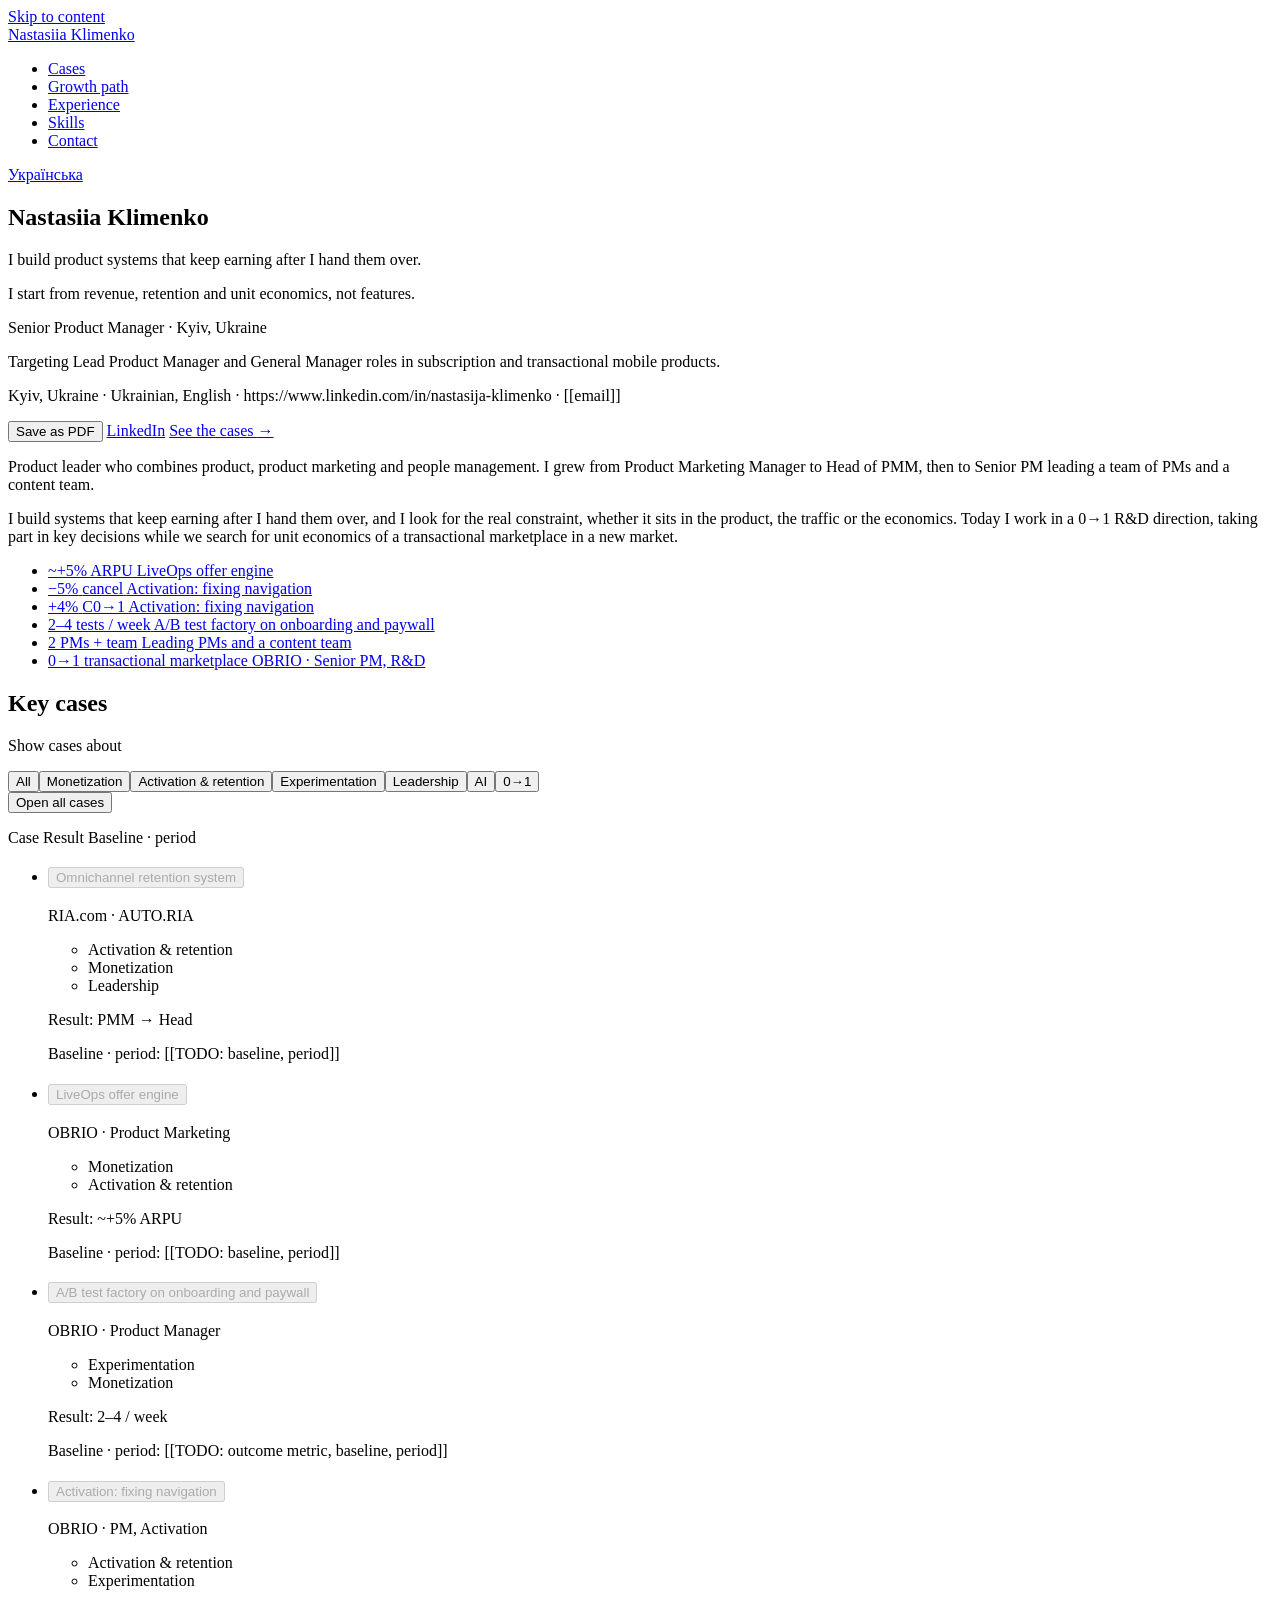
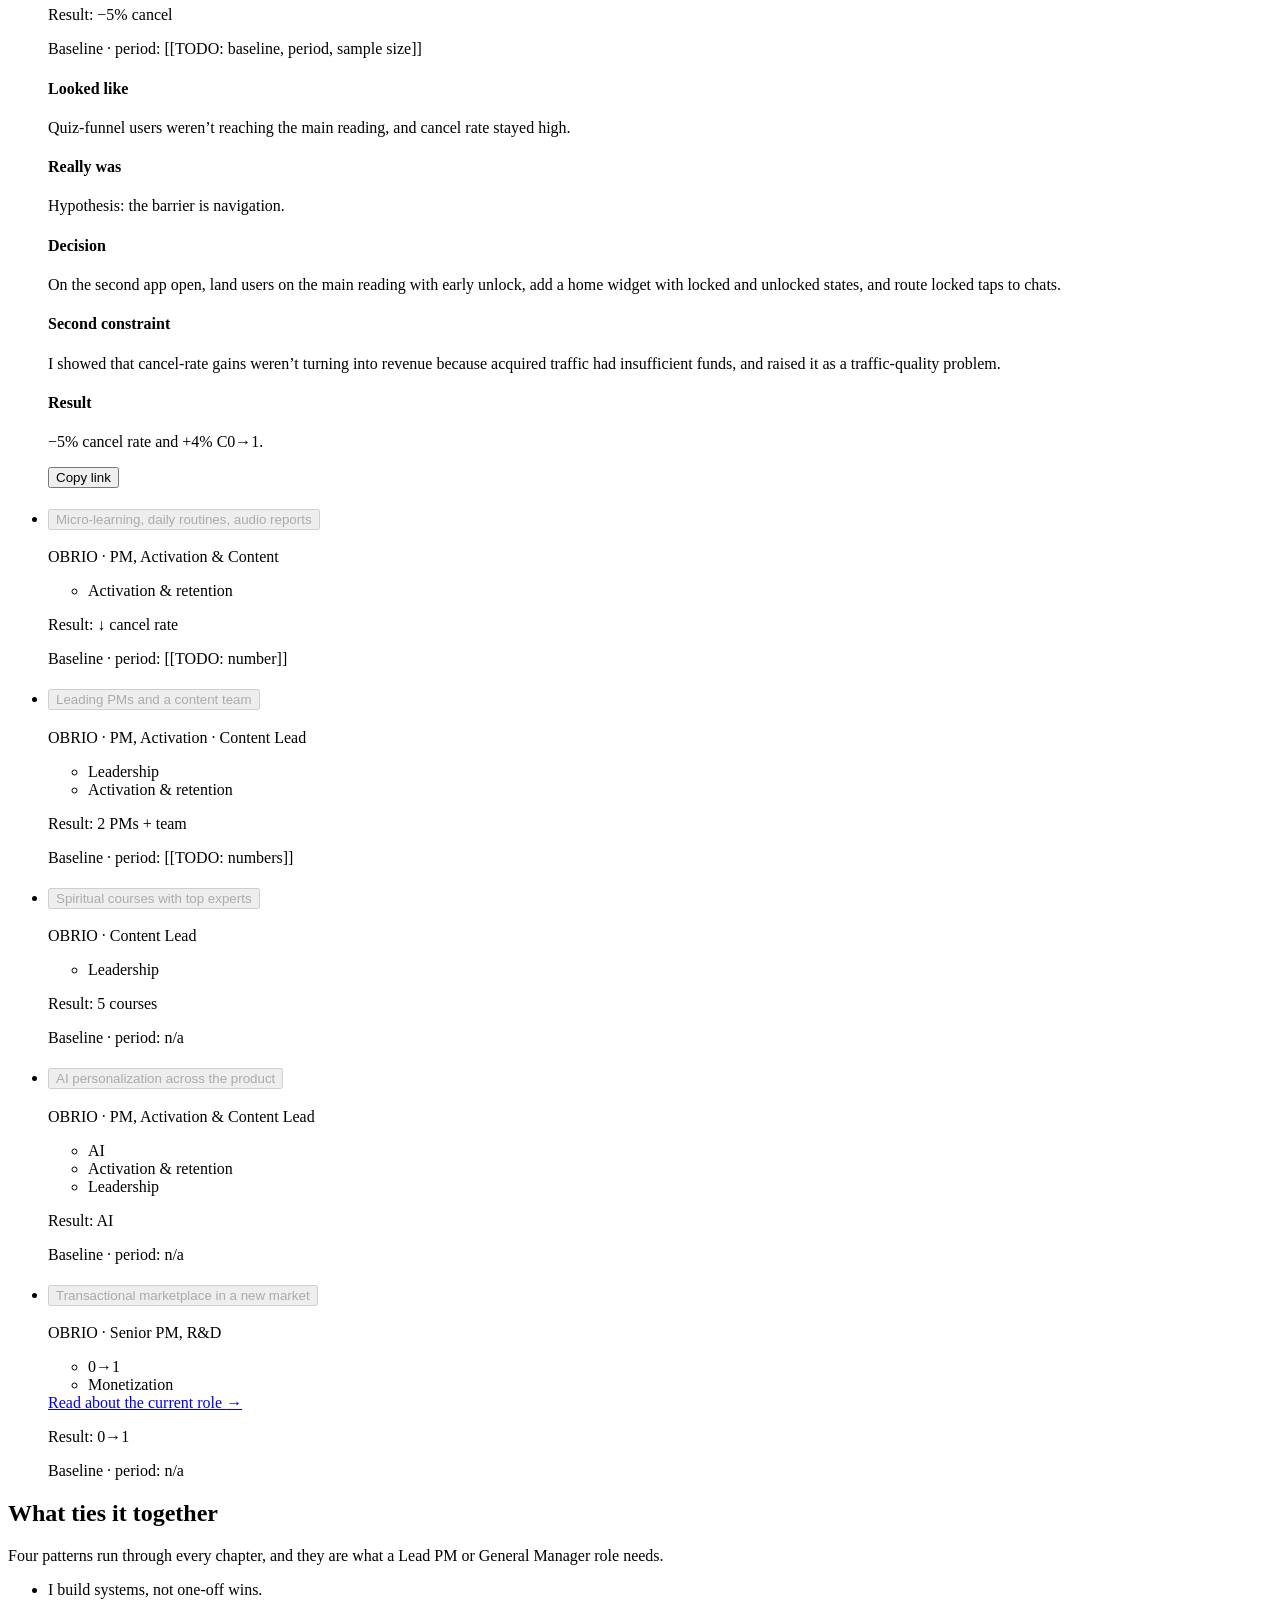
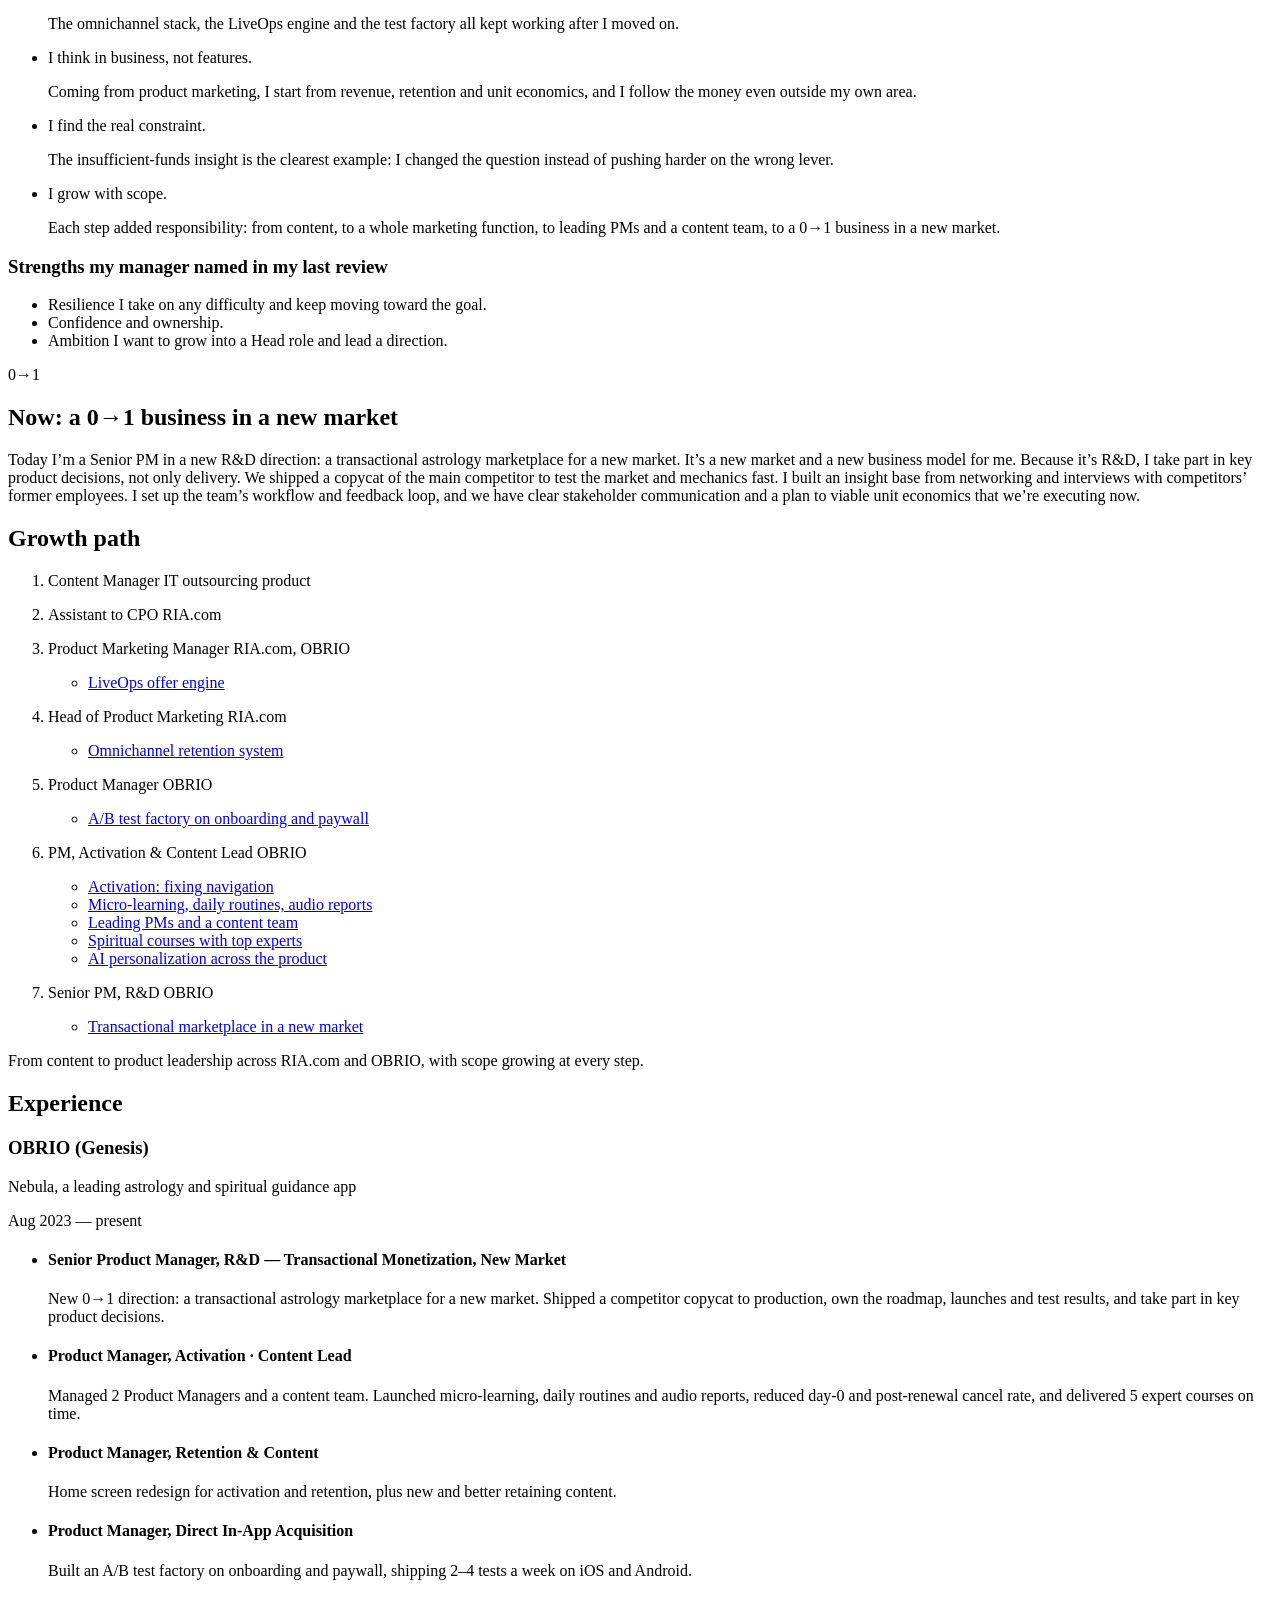
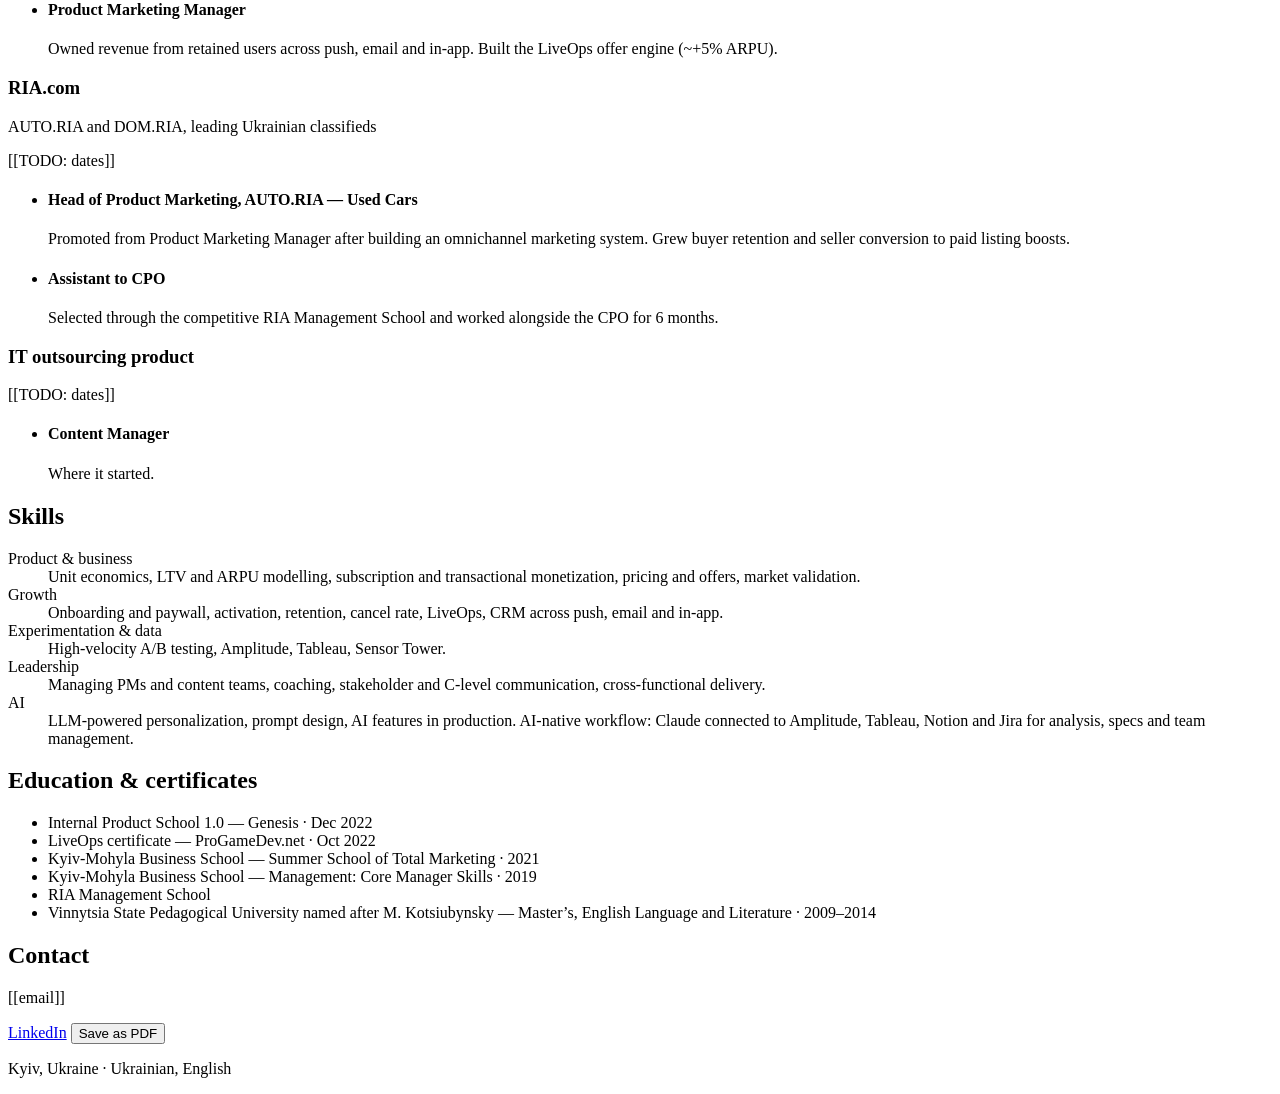
==== commit 6919f26b: "Deploy review build (source: xvivs/landing-maker@c2368db) Co-Authored-By: Claude Opus 5.5 <noreply@a" ====
--- a/index.html
+++ b/index.html
@@ -1 +1 @@
-<!DOCTYPE html><html lang="en" class="no-js" data-print-title="Nastasiia Klimenko CV"> <head><meta charset="utf-8"><script>document.documentElement.className = 'js';</script><meta name="viewport" content="width=device-width, initial-scale=1"><title>Nastasiia Klimenko · Senior Product Manager</title><meta name="description" content="Targeting Lead Product Manager and General Manager roles in subscription and transactional mobile products."><meta name="robots" content="noindex, nofollow"><meta name="theme-color" content="#fbfbf8"><link rel="icon" href="data:image/svg+xml,%3Csvg%20xmlns%3D%22http%3A%2F%2Fwww.w3.org%2F2000%2Fsvg%22%20viewBox%3D%220%200%2032%2032%22%3E%3Crect%20width%3D%2232%22%20height%3D%2232%22%20rx%3D%228%22%20fill%3D%22%23fbfbf8%22%2F%3E%3Ctext%20x%3D%2216%22%20y%3D%2222%22%20font-family%3D%22sans-serif%22%20font-size%3D%2216%22%20font-weight%3D%22800%22%20text-anchor%3D%22middle%22%20fill%3D%22%2314161a%22%3ENK%3C%2Ftext%3E%3C%2Fsvg%3E"><link rel="stylesheet" href="/anastasiia-klimenko-sdd/_astro/print.B22EeEem.css" media="print"><link rel="preload" as="font" type="font/woff2" href="/anastasiia-klimenko-sdd/_astro/geologica-latin-shrp-normal.OfWH8DQM.woff2" crossorigin><link rel="preload" as="font" type="font/woff2" href="/anastasiia-klimenko-sdd/_astro/inter-latin-wght-normal.Dx4kXJAl.woff2" crossorigin><link rel="alternate" hreflang="en" href="https://xvivs.github.io/anastasiia-klimenko-sdd/"><link rel="alternate" hreflang="uk" href="https://xvivs.github.io/anastasiia-klimenko-sdd/ua/"><link rel="alternate" hreflang="x-default" href="https://xvivs.github.io/anastasiia-klimenko-sdd/"><link rel="canonical" href="https://xvivs.github.io/anastasiia-klimenko-sdd/"><meta property="og:title" content="Nastasiia Klimenko · Senior Product Manager"><meta property="og:description" content="Targeting Lead Product Manager and General Manager roles in subscription and transactional mobile products."><meta property="og:type" content="profile"><meta property="og:locale" content="en_US"><meta property="og:locale:alternate" content="uk_UA"><meta property="og:url" content="https://xvivs.github.io/anastasiia-klimenko-sdd/"><script type="application/ld+json">{"@context":"https://schema.org","@type":"Person","name":"Nastasiia Klimenko","jobTitle":"Senior Product Manager","address":{"@type":"PostalAddress","addressLocality":"Kyiv","addressCountry":"UA"},"knowsLanguage":["uk","en"],"sameAs":["https://www.linkedin.com/in/nastasija-klimenko"]}</script><link rel="stylesheet" href="/anastasiia-klimenko-sdd/_astro/index.C1YMyd4f.css"></head> <body> <a class="skip-link" href="#main">Skip to content</a> <header class="site-header"> <div class="site-header__bar"> <a class="site-header__mark" href="https://xvivs.github.io/anastasiia-klimenko-sdd/">Nastasiia Klimenko</a> <nav class="site-header__nav" aria-label="Sections"> <ul> <li><a href="#cases">Cases</a></li><li class="site-header__more"><a href="#path">Growth path</a></li><li class="site-header__more"><a href="#experience">Experience</a></li><li class="site-header__more"><a href="#skills">Skills</a></li><li class="site-header__more"><a href="#contact">Contact</a></li> </ul> </nav> <a class="site-header__lang" data-lang-link href="https://xvivs.github.io/anastasiia-klimenko-sdd/ua/" hreflang="uk" lang="uk">Українська</a> </div> </header> <script type="module">const r=document.querySelectorAll("[data-print]");if(typeof window.print!="function")r.forEach(e=>e.style.display="none");else{const e=document.querySelector("[data-list]"),l=e?[...e.children]:[];let o="",n=null;addEventListener("beforeprint",()=>{if(o||=document.title,document.title=document.documentElement.dataset.printTitle??o,!(!e||n)){n={order:[...e.children],closed:[...e.querySelectorAll('.case__toggle[aria-expanded="false"]')]};for(const t of l)e.appendChild(t);n.closed.forEach(t=>t.click())}}),addEventListener("afterprint",()=>{if(o&&(document.title=o),o="",!(!e||!n)){for(const t of n.order)e.appendChild(t);n.closed.forEach(t=>t.click()),n=null}}),r.forEach(t=>t.addEventListener("click",()=>window.print()))}</script> <main id="main" tabindex="-1">   <section id="top" class="hero"> <div class="grid hero__grid"> <h1 class="hero__name"> <span class="hero__line"> <span class="hero__word" style="--i: 0"> Nastasiia </span> </span>  <span class="hero__line"> <span class="hero__word" style="--i: 1"> Klimenko </span> </span>  </h1> <div class="hero__copy"> <p class="hero__statement hero__part" style="--i: 0"> I build product systems that keep earning after I hand them over. </p> <p class="hero__lead hero__part" style="--i: 1"> I start from revenue, retention and unit economics, not features. </p> <div class="hero__facts"> <p class="hero__role hero__part" style="--i: 2">Senior Product Manager · Kyiv, Ukraine</p> <p class="hero__sub hero__part" style="--i: 2">Targeting Lead Product Manager and General Manager roles in subscription and transactional mobile products.</p> </div> <p class="print-only print-contact"> <span>Kyiv, Ukraine</span> · <span>Ukrainian, English</span> · <span>https://www.linkedin.com/in/nastasija-klimenko</span> · <span class="slot" data-todo>[[email]]</span> </p> <div class="hero__actions"> <button type="button" style="--i: 3" data-print="true" class="btn btn--solid hero__part">Save as PDF</button> <a style="--i: 3" href="https://www.linkedin.com/in/nastasija-klimenko" target="_blank" rel="noopener noreferrer" class="btn btn--quiet hero__part">LinkedIn</a> <a class="hero__more hero__part" style="--i: 3" href="#cases">See the cases <span class="glyph-arrow" aria-hidden="true">→</span></a> </div> <div class="print-only"> <p>Product leader who combines product, product marketing and people management. I grew from Product Marketing Manager to Head of PMM, then to Senior PM leading a team of PMs and a content team.</p><p>I build systems that keep earning after I hand them over, and I look for the real constraint, whether it sits in the product, the traffic or the economics. Today I work in a 0→1 R&amp;D direction, taking part in key decisions while we search for unit economics of a transactional marketplace in a new market.</p> </div> </div> <div class="hero__strip"> <ul class="metric-strip" aria-label="Results in numbers"> <li class="metric-strip__item metric-strip__item--primary" style="--i: 0"> <a class="metric-strip__cell" href="#case-liveops"> <span class="metric-strip__figure tnum">~+5%</span> <span class="metric-strip__unit">ARPU</span> <span class="metric-strip__label">LiveOps offer engine</span> </a> </li><li class="metric-strip__item" style="--i: 1"> <a class="metric-strip__cell" href="#case-navigation"> <span class="metric-strip__figure tnum">−5%</span> <span class="metric-strip__unit">cancel</span> <span class="metric-strip__label">Activation: fixing navigation</span> </a> </li><li class="metric-strip__item" style="--i: 2"> <a class="metric-strip__cell" href="#case-navigation"> <span class="metric-strip__figure tnum">+4%</span> <span class="metric-strip__unit">C0→1</span> <span class="metric-strip__label">Activation: fixing navigation</span> </a> </li><li class="metric-strip__item" style="--i: 3"> <a class="metric-strip__cell" href="#case-test-factory"> <span class="metric-strip__figure tnum">2–4</span> <span class="metric-strip__unit">tests / week</span> <span class="metric-strip__label">A/B test factory on onboarding and paywall</span> </a> </li><li class="metric-strip__item" style="--i: 4"> <a class="metric-strip__cell" href="#case-leading-pms"> <span class="metric-strip__figure tnum">2</span> <span class="metric-strip__unit">PMs + team</span> <span class="metric-strip__label">Leading PMs and a content team</span> </a> </li><li class="metric-strip__item metric-strip__item--primary" style="--i: 5"> <a class="metric-strip__cell" href="#case-marketplace"> <span class="metric-strip__figure tnum">0→1</span> <span class="metric-strip__unit">transactional marketplace</span> <span class="metric-strip__label">OBRIO · Senior PM, R&amp;D</span> </a> </li> </ul> </div> </div> </section> <section id="cases" class="cases" aria-labelledby="cases-heading"> <div class="grid cases__grid" data-cases data-count-template="{n} of {total} cases: {filter}" data-open-label="Open all cases" data-close-label="Close all cases"> <h2 id="cases-heading" class="cases__heading">Key cases</h2> <div class="cases__controls js-only"> <div class="cases__filters" role="group" aria-labelledby="filter-label"> <p id="filter-label" class="cases__filter-label">Show cases about</p> <div class="cases__filter-list"> <button type="button" class="cases__filter" data-filter="all" aria-pressed="true"> All </button><button type="button" class="cases__filter" data-filter="monetization" aria-pressed="false"> Monetization </button><button type="button" class="cases__filter" data-filter="retention" aria-pressed="false"> Activation &amp; retention </button><button type="button" class="cases__filter" data-filter="experiments" aria-pressed="false"> Experimentation </button><button type="button" class="cases__filter" data-filter="leadership" aria-pressed="false"> Leadership </button><button type="button" class="cases__filter" data-filter="ai" aria-pressed="false"> AI </button><button type="button" class="cases__filter" data-filter="zero" aria-pressed="false"> 0→1 </button> </div> </div> <button type="button" class="cases__open-all" data-toggle-all>Open all cases</button> </div> <p class="visually-hidden" aria-live="polite" data-live></p> <div class="cases__cols" aria-hidden="true"> <span>Case</span> <span>Result</span> <span>Baseline · period</span> </div> <ul class="cases__list" role="list" data-list> <li id="case-omnichannel" class="case" data-case="omnichannel" data-tags="retention monetization leadership" data-steps="4"> <div class="case__main"> <h3 class="case__title"> <button type="button" class="case__toggle" id="case-omnichannel-toggle" aria-expanded="false" aria-controls="case-omnichannel-detail" disabled>Omnichannel retention system</button> </h3> <p class="case__context">RIA.com · AUTO.RIA</p> <ul class="case__tags" role="list"> <li class="chip">Activation &amp; retention</li><li class="chip">Monetization</li><li class="chip">Leadership</li> </ul>  </div> <p class="case__result"> <span class="visually-hidden">Result: </span><span class="tnum">PMM → Head</span> </p> <p class="case__baseline"> <span class="visually-hidden">Baseline · period: </span> <span class="slot" data-todo>[[TODO: baseline, period]]</span> </p> <div class="case__detail" id="case-omnichannel-detail" role="region" aria-labelledby="case-omnichannel-toggle" hidden>  <div class="case__block"> <h4>Challenge</h4> <p>Grow buyer retention and seller conversion to paid listing boosts.</p> </div> <div class="case__block"> <h4>What I did</h4> <p>Built an omnichannel marketing system with retention tools, personalized offers, landing pages and discounts.</p> </div> <div class="case__block"> <h4>Result</h4> <p>Promoted from Product Marketing Manager to Head of Product Marketing.</p> </div>  <div class="case__share js-only"> <button type="button" class="btn btn--quiet case__copy" data-copy-link data-copied="Link copied" data-failed="Copy failed. Link: {url}">Copy link</button> <p class="case__share-status" aria-live="polite" data-link-status></p> </div> </div> </li><li id="case-liveops" class="case" data-case="liveops" data-tags="monetization retention" data-steps="3"> <div class="case__main"> <h3 class="case__title"> <button type="button" class="case__toggle" id="case-liveops-toggle" aria-expanded="false" aria-controls="case-liveops-detail" disabled>LiveOps offer engine</button> </h3> <p class="case__context">OBRIO · Product Marketing</p> <ul class="case__tags" role="list"> <li class="chip">Monetization</li><li class="chip">Activation &amp; retention</li> </ul>  </div> <p class="case__result"> <span class="visually-hidden">Result: </span><span class="tnum">~+5% ARPU</span> </p> <p class="case__baseline"> <span class="visually-hidden">Baseline · period: </span> <span class="slot" data-todo>[[TODO: baseline, period]]</span> </p> <div class="case__detail" id="case-liveops-detail" role="region" aria-labelledby="case-liveops-toggle" hidden>  <div class="case__block"> <h4>Challenge</h4> <p>Grow revenue from retained users beyond standard push and email campaigns.</p> </div> <div class="case__block"> <h4>What I did</h4> <p>Brought a match-3 LiveOps mechanic into a subscription app: personalized offers by user segment, lifecycle state and last action in the product.</p> </div> <div class="case__block"> <h4>Result</h4> <p>Added about 5% to ARPU at handover to the Retention team. Still running and generating revenue every month.</p> </div>  <div class="case__share js-only"> <button type="button" class="btn btn--quiet case__copy" data-copy-link data-copied="Link copied" data-failed="Copy failed. Link: {url}">Copy link</button> <p class="case__share-status" aria-live="polite" data-link-status></p> </div> </div> </li><li id="case-test-factory" class="case" data-case="test-factory" data-tags="experiments monetization" data-steps="5"> <div class="case__main"> <h3 class="case__title"> <button type="button" class="case__toggle" id="case-test-factory-toggle" aria-expanded="false" aria-controls="case-test-factory-detail" disabled>A/B test factory on onboarding and paywall</button> </h3> <p class="case__context">OBRIO · Product Manager</p> <ul class="case__tags" role="list"> <li class="chip">Experimentation</li><li class="chip">Monetization</li> </ul>  </div> <p class="case__result"> <span class="visually-hidden">Result: </span><span class="tnum">2–4 / week</span> </p> <p class="case__baseline"> <span class="visually-hidden">Baseline · period: </span> <span class="slot" data-todo>[[TODO: outcome metric, baseline, period]]</span> </p> <div class="case__detail" id="case-test-factory-detail" role="region" aria-labelledby="case-test-factory-toggle" hidden>  <div class="case__block"> <h4>Challenge</h4> <p>Improve unit economics and LTV through better paywall conversion.</p> </div> <div class="case__block"> <h4>What I did</h4> <p>Built a backlog of parallel tests and a process to run them simultaneously on iOS and Android.</p> </div> <div class="case__block"> <h4>Result</h4> <p>Shipped 2–4 tests every week across both platforms.</p> </div>  <div class="case__share js-only"> <button type="button" class="btn btn--quiet case__copy" data-copy-link data-copied="Link copied" data-failed="Copy failed. Link: {url}">Copy link</button> <p class="case__share-status" aria-live="polite" data-link-status></p> </div> </div> </li><li id="case-navigation" class="case" data-case="navigation" data-tags="retention experiments" data-steps="6" data-open> <div class="case__main"> <h3 class="case__title"> <button type="button" class="case__toggle" id="case-navigation-toggle" aria-expanded="true" aria-controls="case-navigation-detail" disabled>Activation: fixing navigation</button> </h3> <p class="case__context">OBRIO · PM, Activation</p> <ul class="case__tags" role="list"> <li class="chip">Activation &amp; retention</li><li class="chip">Experimentation</li> </ul>  </div> <p class="case__result"> <span class="visually-hidden">Result: </span><span class="tnum">−5% cancel</span> </p> <p class="case__baseline"> <span class="visually-hidden">Baseline · period: </span> <span class="slot" data-todo>[[TODO: baseline, period, sample size]]</span> </p> <div class="case__detail case__detail--device" id="case-navigation-detail" role="region" aria-labelledby="case-navigation-toggle"> <div class="device" data-device role="group" aria-labelledby="case-navigation-toggle"> <div class="device__band"> <div class="device__part"> <h4>Looked like</h4> <p>Quiz-funnel users weren’t reaching the main reading, and cancel rate stayed high.</p> </div><div class="device__part device__part--emphasis"> <h4>Really was</h4> <p>Hypothesis: the barrier is navigation.</p> </div><div class="device__part"> <h4>Decision</h4> <p>On the second app open, land users on the main reading with early unlock, add a home widget with locked and unlocked states, and route locked taps to chats.</p> </div><div class="device__part device__part--emphasis"> <h4>Second constraint</h4> <p>I showed that cancel-rate gains weren’t turning into revenue because acquired traffic had insufficient funds, and raised it as a traffic-quality problem.</p> </div> </div> <div class="case__block device__result"> <h4>Result</h4> <p>−5% cancel rate and +4% C0→1.</p> </div> </div> <div class="case__share js-only"> <button type="button" class="btn btn--quiet case__copy" data-copy-link data-copied="Link copied" data-failed="Copy failed. Link: {url}">Copy link</button> <p class="case__share-status" aria-live="polite" data-link-status></p> </div> </div> </li><li id="case-micro-learning" class="case" data-case="micro-learning" data-tags="retention" data-steps="6"> <div class="case__main"> <h3 class="case__title"> <button type="button" class="case__toggle" id="case-micro-learning-toggle" aria-expanded="false" aria-controls="case-micro-learning-detail" disabled>Micro-learning, daily routines, audio reports</button> </h3> <p class="case__context">OBRIO · PM, Activation &amp; Content</p> <ul class="case__tags" role="list"> <li class="chip">Activation &amp; retention</li> </ul>  </div> <p class="case__result"> <span class="visually-hidden">Result: </span><span class="tnum">↓ cancel rate</span> </p> <p class="case__baseline"> <span class="visually-hidden">Baseline · period: </span> <span class="slot" data-todo>[[TODO: number]]</span> </p> <div class="case__detail" id="case-micro-learning-detail" role="region" aria-labelledby="case-micro-learning-toggle" hidden>  <div class="case__block"> <h4>Challenge</h4> <p>Give users a reason to come back every day and stay subscribed.</p> </div> <div class="case__block"> <h4>What I did</h4> <p>Launched micro-learning, daily routines and audio reports as new retention content formats.</p> </div> <div class="case__block"> <h4>Result</h4> <p>Significantly reduced cancel rate. Named by my manager as a top result of the review period.</p> </div>  <div class="case__share js-only"> <button type="button" class="btn btn--quiet case__copy" data-copy-link data-copied="Link copied" data-failed="Copy failed. Link: {url}">Copy link</button> <p class="case__share-status" aria-live="polite" data-link-status></p> </div> </div> </li><li id="case-leading-pms" class="case" data-case="leading-pms" data-tags="leadership retention" data-steps="6"> <div class="case__main"> <h3 class="case__title"> <button type="button" class="case__toggle" id="case-leading-pms-toggle" aria-expanded="false" aria-controls="case-leading-pms-detail" disabled>Leading PMs and a content team</button> </h3> <p class="case__context">OBRIO · PM, Activation · Content Lead</p> <ul class="case__tags" role="list"> <li class="chip">Leadership</li><li class="chip">Activation &amp; retention</li> </ul>  </div> <p class="case__result"> <span class="visually-hidden">Result: </span><span class="tnum">2 PMs + team</span> </p> <p class="case__baseline"> <span class="visually-hidden">Baseline · period: </span> <span class="slot" data-todo>[[TODO: numbers]]</span> </p> <div class="case__detail" id="case-leading-pms-detail" role="region" aria-labelledby="case-leading-pms-toggle" hidden>  <div class="case__block"> <h4>Challenge</h4> <p>Own activation, cancel rate, LTV and retention through other people.</p> </div> <div class="case__block"> <h4>What I did</h4> <p>Managed 2 Product Managers and a content team, set goals and ran the test roadmap. Surfaced problems and growth areas in neighbouring teams.</p> </div> <div class="case__block"> <h4>Result</h4> <p>Reduced day-0 and post-renewal cancel rate across the team’s tests.</p> </div>  <div class="case__share js-only"> <button type="button" class="btn btn--quiet case__copy" data-copy-link data-copied="Link copied" data-failed="Copy failed. Link: {url}">Copy link</button> <p class="case__share-status" aria-live="polite" data-link-status></p> </div> </div> </li><li id="case-courses" class="case" data-case="courses" data-tags="leadership" data-steps="6"> <div class="case__main"> <h3 class="case__title"> <button type="button" class="case__toggle" id="case-courses-toggle" aria-expanded="false" aria-controls="case-courses-detail" disabled>Spiritual courses with top experts</button> </h3> <p class="case__context">OBRIO · Content Lead</p> <ul class="case__tags" role="list"> <li class="chip">Leadership</li> </ul>  </div> <p class="case__result"> <span class="visually-hidden">Result: </span><span class="tnum">5 courses</span> </p> <p class="case__baseline"> <span class="visually-hidden">Baseline · period: </span> <span class="case__na">n/a</span> </p> <div class="case__detail" id="case-courses-detail" role="region" aria-labelledby="case-courses-toggle" hidden>  <div class="case__block"> <h4>Challenge</h4> <p>Strategic goal: add high-quality spiritual content to build long-term product value.</p> </div> <div class="case__block"> <h4>What I did</h4> <p>Built and led the team covering expert acquisition, production and shoots, and optimized costs.</p> </div> <div class="case__block"> <h4>Result</h4> <p>Delivered 5 courses to the platform on the agreed timeline.</p> </div>  <div class="case__share js-only"> <button type="button" class="btn btn--quiet case__copy" data-copy-link data-copied="Link copied" data-failed="Copy failed. Link: {url}">Copy link</button> <p class="case__share-status" aria-live="polite" data-link-status></p> </div> </div> </li><li id="case-ai-avatar" class="case" data-case="ai-avatar" data-tags="ai retention leadership" data-steps="6"> <div class="case__main"> <h3 class="case__title"> <button type="button" class="case__toggle" id="case-ai-avatar-toggle" aria-expanded="false" aria-controls="case-ai-avatar-detail" disabled>AI personalization across the product</button> </h3> <p class="case__context">OBRIO · PM, Activation &amp; Content Lead</p> <ul class="case__tags" role="list"> <li class="chip">AI</li><li class="chip">Activation &amp; retention</li><li class="chip">Leadership</li> </ul>  </div> <p class="case__result"> <span class="visually-hidden">Result: </span><span class="tnum">AI</span> </p> <p class="case__baseline"> <span class="visually-hidden">Baseline · period: </span> <span class="case__na">n/a</span> </p> <div class="case__detail" id="case-ai-avatar-detail" role="region" aria-labelledby="case-ai-avatar-toggle" hidden>  <div class="case__block"> <h4>Challenge</h4> <p>Make every feature feel personal to each user instead of generic astrology content.</p> </div> <div class="case__block"> <h4>What I did</h4> <p>Designed the AI Avatar: a user profile built from declared data, behavioral signals and AI inference that personalizes readings, the daily horoscope, compatibility, tarot and AI chat. Wrote hypotheses tied to retention, C0→1 and cancel rate, the tech spec for engineering, and per-feature prompt logic. Led the team that owns AI readings, from prompt writing to in-app implementation.</p> </div> <div class="case__block"> <h4>Result</h4> <p>A test roadmap ordered from cheapest to most expensive hypothesis, and AI readings live in the product.</p> </div>  <div class="case__share js-only"> <button type="button" class="btn btn--quiet case__copy" data-copy-link data-copied="Link copied" data-failed="Copy failed. Link: {url}">Copy link</button> <p class="case__share-status" aria-live="polite" data-link-status></p> </div> </div> </li><li id="case-marketplace" class="case" data-case="marketplace" data-tags="zero monetization" data-steps="7"> <div class="case__main"> <h3 class="case__title"> <button type="button" class="case__toggle" id="case-marketplace-toggle" aria-expanded="false" aria-controls="case-marketplace-detail" disabled>Transactional marketplace in a new market</button> </h3> <p class="case__context">OBRIO · Senior PM, R&amp;D</p> <ul class="case__tags" role="list"> <li class="chip">0→1</li><li class="chip">Monetization</li> </ul> <a class="case__link" href="#now">Read about the current role <span class="glyph-arrow" aria-hidden="true">→</span></a> </div> <p class="case__result"> <span class="visually-hidden">Result: </span><span class="tnum">0→1</span> </p> <p class="case__baseline"> <span class="visually-hidden">Baseline · period: </span> <span class="case__na">n/a</span> </p> <div class="case__detail" id="case-marketplace-detail" role="region" aria-labelledby="case-marketplace-toggle" hidden>  <div class="case__block"> <h4>Challenge</h4> <p>Find viable unit economics in a new market and a new monetization model.</p> </div> <div class="case__block"> <h4>What I did</h4> <p>Shipped a copycat of the main competitor to validate market and mechanics. Built an insight base from networking and interviews with competitors’ ex-employees. Set up the team’s workflow and feedback loop.</p> </div> <div class="case__block"> <h4>Result</h4> <p>Clear stakeholder communication and a plan to viable economics, now in execution.</p> </div>  <div class="case__share js-only"> <button type="button" class="btn btn--quiet case__copy" data-copy-link data-copied="Link copied" data-failed="Copy failed. Link: {url}">Copy link</button> <p class="case__share-status" aria-live="polite" data-link-status></p> </div> </div> </li> </ul> </div> </section> <script type="module" src="/anastasiia-klimenko-sdd/_astro/Cases.astro_astro_type_script_index_0_lang.Dwexxchm.js"></script> <section id="patterns" class="patterns" aria-labelledby="patterns-heading"> <div class="grid split"> <div class="split__head"> <h2 id="patterns-heading" data-reveal style="--i: 0">What ties it together</h2> <p class="patterns__intro" data-reveal style="--i: 1">Four patterns run through every chapter, and they are what a Lead PM or General Manager role needs.</p> </div> <ul class="split__body patterns__list"> <li class="pattern" data-reveal style="--i: 1"> <p class="pattern__lead">I build systems, not one-off wins.</p> <p class="pattern__body">The omnichannel stack, the LiveOps engine and the test factory all kept working after I moved on.</p> </li><li class="pattern" data-reveal style="--i: 2"> <p class="pattern__lead">I think in business, not features.</p> <p class="pattern__body">Coming from product marketing, I start from revenue, retention and unit economics, and I follow the money even outside my own area.</p> </li><li class="pattern" data-reveal style="--i: 3"> <p class="pattern__lead">I find the real constraint.</p> <p class="pattern__body">The insufficient-funds insight is the clearest example: I changed the question instead of pushing harder on the wrong lever.</p> </li><li class="pattern" data-reveal style="--i: 4"> <p class="pattern__lead">I grow with scope.</p> <p class="pattern__body">Each step added responsibility: from content, to a whole marketing function, to leading PMs and a content team, to a 0→1 business in a new market.</p> </li> </ul> </div> </section> <section id="now" class="now" aria-labelledby="now-heading"> <div class="grid now__panel" data-field="accent"> <p class="now__figure" aria-hidden="true" data-reveal style="--i: 2">0→1</p> <div class="now__copy"> <h2 id="now-heading" class="now__heading" data-reveal style="--i: 0">Now: a 0→1 business in a new market</h2> <p class="now__body" data-reveal style="--i: 1">Today I’m a Senior PM in a new R&amp;D direction: a transactional astrology marketplace for a new market. It’s a new market and a new business model for me. Because it’s R&amp;D, I take part in key product decisions, not only delivery. We shipped a copycat of the main competitor to test the market and mechanics fast. I built an insight base from networking and interviews with competitors’ former employees. I set up the team’s workflow and feedback loop, and we have clear stakeholder communication and a plan to viable unit economics that we’re executing now.</p> </div> </div> </section> <section id="path" class="path" aria-labelledby="path-heading"> <div class="grid split path__grid"> <div class="split__head"> <h2 id="path-heading" data-reveal style="--i: 0">Growth path</h2> </div> <div class="split__body"> <ol class="path__list"> <li class="path__step" data-step="1" data-reveal style="--path-step: 1; --i: 0"> <p class="path__role"> <span class="path__role-name">Content Manager</span> <span class="path__org">IT outsourcing product</span> </p> <div class="path__bar">  </div> </li><li class="path__step" data-step="2" data-reveal style="--path-step: 2; --i: 1"> <p class="path__role"> <span class="path__role-name">Assistant to CPO</span> <span class="path__org">RIA.com</span> </p> <div class="path__bar">  </div> </li><li class="path__step" data-step="3" data-reveal style="--path-step: 3; --i: 2"> <p class="path__role"> <span class="path__role-name">Product Marketing Manager</span> <span class="path__org">RIA.com, OBRIO</span> </p> <div class="path__bar"> <ul class="path__links"> <li> <a href="#case-liveops">LiveOps offer engine</a> </li> </ul> </div> </li><li class="path__step" data-step="4" data-reveal style="--path-step: 4; --i: 3"> <p class="path__role"> <span class="path__role-name">Head of Product Marketing</span> <span class="path__org">RIA.com</span> </p> <div class="path__bar"> <ul class="path__links"> <li> <a href="#case-omnichannel">Omnichannel retention system</a> </li> </ul> </div> </li><li class="path__step" data-step="5" data-reveal style="--path-step: 5; --i: 4"> <p class="path__role"> <span class="path__role-name">Product Manager</span> <span class="path__org">OBRIO</span> </p> <div class="path__bar"> <ul class="path__links"> <li> <a href="#case-test-factory">A/B test factory on onboarding and paywall</a> </li> </ul> </div> </li><li class="path__step" data-step="6" data-reveal style="--path-step: 6; --i: 5"> <p class="path__role"> <span class="path__role-name">PM, Activation &amp; Content Lead</span> <span class="path__org">OBRIO</span> </p> <div class="path__bar"> <ul class="path__links"> <li> <a href="#case-navigation">Activation: fixing navigation</a> </li><li> <a href="#case-micro-learning">Micro-learning, daily routines, audio reports</a> </li><li> <a href="#case-leading-pms">Leading PMs and a content team</a> </li><li> <a href="#case-courses">Spiritual courses with top experts</a> </li><li> <a href="#case-ai-avatar">AI personalization across the product</a> </li> </ul> </div> </li><li class="path__step" data-step="7" data-reveal style="--path-step: 7; --i: 6"> <p class="path__role"> <span class="path__role-name">Senior PM, R&amp;D</span> <span class="path__org">OBRIO</span> </p> <div class="path__bar path__bar--current"> <ul class="path__links"> <li> <a href="#case-marketplace">Transactional marketplace in a new market</a> </li> </ul> </div> </li> </ol> <p class="path__note" data-reveal style="--i: 0">From content to product leadership across RIA.com and OBRIO, with scope growing at every step.</p> </div> </div> </section> <section id="experience" class="experience" aria-labelledby="experience-heading"> <div class="grid experience__grid"> <h2 id="experience-heading" data-reveal style="--i: 0">Experience</h2> <article class="chapter chapter--lead" data-reveal style="--i: 0"> <h3 class="chapter__co">OBRIO (Genesis)</h3> <p class="chapter__what">Nebula, a leading astrology and spiritual guidance app</p> <p class="chapter__dates tnum">Aug 2023 — present</p> <ul class="chapter__roles"> <li class="chapter__role"> <h4 class="chapter__role-title">Senior Product Manager, R&amp;D — Transactional Monetization, New Market</h4> <p>New 0→1 direction: a transactional astrology marketplace for a new market. Shipped a competitor copycat to production, own the roadmap, launches and test results, and take part in key product decisions.</p> </li><li class="chapter__role"> <h4 class="chapter__role-title">Product Manager, Activation · Content Lead</h4> <p>Managed 2 Product Managers and a content team. Launched micro-learning, daily routines and audio reports, reduced day-0 and post-renewal cancel rate, and delivered 5 expert courses on time.</p> </li><li class="chapter__role"> <h4 class="chapter__role-title">Product Manager, Retention &amp; Content</h4> <p>Home screen redesign for activation and retention, plus new and better retaining content.</p> </li><li class="chapter__role"> <h4 class="chapter__role-title">Product Manager, Direct In-App Acquisition</h4> <p>Built an A/B test factory on onboarding and paywall, shipping 2–4 tests a week on iOS and Android.</p> </li><li class="chapter__role"> <h4 class="chapter__role-title">Product Marketing Manager</h4> <p>Owned revenue from retained users across push, email and in-app. Built the LiveOps offer engine (~+5% ARPU).</p> </li> </ul> </article><article class="chapter chapter--side" data-reveal style="--i: 1"> <h3 class="chapter__co">RIA.com</h3> <p class="chapter__what">AUTO.RIA and DOM.RIA, leading Ukrainian classifieds</p> <p class="chapter__dates tnum"><span class="slot" data-todo>[[TODO: dates]]</span></p> <ul class="chapter__roles"> <li class="chapter__role"> <h4 class="chapter__role-title">Head of Product Marketing, AUTO.RIA — Used Cars</h4> <p>Promoted from Product Marketing Manager after building an omnichannel marketing system. Grew buyer retention and seller conversion to paid listing boosts.</p> </li><li class="chapter__role"> <h4 class="chapter__role-title">Assistant to CPO</h4> <p>Selected through the competitive RIA Management School and worked alongside the CPO for 6 months.</p> </li> </ul> </article><article class="chapter chapter--side" data-reveal style="--i: 2"> <h3 class="chapter__co">IT outsourcing product</h3>  <p class="chapter__dates tnum"><span class="slot" data-todo>[[TODO: dates]]</span></p> <ul class="chapter__roles"> <li class="chapter__role"> <h4 class="chapter__role-title">Content Manager</h4> <p>Where it started.</p> </li> </ul> </article> </div> </section> <section id="skills" class="skills" aria-labelledby="skills-heading"> <div class="grid split"> <div class="split__head"> <h2 id="skills-heading" data-reveal style="--i: 0">Skills</h2> </div> <dl class="split__body skills__list"> <div class="skills__group" data-reveal style="--i: 0"> <dt>Product &amp; business</dt> <dd>Unit economics, LTV and ARPU modelling, subscription and transactional monetization, pricing and offers, market validation.</dd> </div><div class="skills__group" data-reveal style="--i: 1"> <dt>Growth</dt> <dd>Onboarding and paywall, activation, retention, cancel rate, LiveOps, CRM across push, email and in-app.</dd> </div><div class="skills__group" data-reveal style="--i: 2"> <dt>Experimentation &amp; data</dt> <dd>High-velocity A/B testing, Amplitude, Tableau, Sensor Tower.</dd> </div><div class="skills__group" data-reveal style="--i: 3"> <dt>Leadership</dt> <dd>Managing PMs and content teams, coaching, stakeholder and C-level communication, cross-functional delivery.</dd> </div><div class="skills__group" data-reveal style="--i: 4"> <dt>AI</dt> <dd>LLM-powered personalization, prompt design, AI features in production. AI-native workflow: Claude connected to Amplitude, Tableau, Notion and Jira for analysis, specs and team management.</dd> </div> </dl> </div> <div class="grid split skills__edu"> <div class="split__head"> <h2 id="edu-heading" data-reveal style="--i: 0">Education &amp; certificates</h2> </div> <ul class="split__body edu__list" aria-labelledby="edu-heading"> <li data-reveal style="--i: 0">Internal Product School 1.0 — Genesis · Dec 2022</li><li data-reveal style="--i: 1">LiveOps certificate — ProGameDev.net · Oct 2022</li><li data-reveal style="--i: 2">Kyiv-Mohyla Business School — Summer School of Total Marketing · 2021</li><li data-reveal style="--i: 3">Kyiv-Mohyla Business School — Management: Core Manager Skills · 2019</li><li data-reveal style="--i: 4">RIA Management School</li><li data-reveal style="--i: 5">Vinnytsia State Pedagogical University named after M. Kotsiubynsky — Master’s, English Language and Literature · 2009–2014</li> </ul> </div> </section> <section id="contact" class="contact" aria-labelledby="contact-heading"> <div class="grid contact__panel contact__grid" data-field="ink"> <h2 id="contact-heading" data-reveal style="--i: 0">Contact</h2> <div class="contact__row" data-reveal style="--i: 1"> <p class="contact__address"> <span class="slot" data-todo>[[email]]</span> </p> <a href="https://www.linkedin.com/in/nastasija-klimenko" target="_blank" rel="noopener noreferrer" class="btn btn--quiet">LinkedIn</a> <button type="button" data-print="true" class="btn btn--quiet">Save as PDF</button> </div> <p class="contact__status visually-hidden" aria-live="polite" data-copy-status></p> <p class="contact__meta" data-reveal style="--i: 2">Kyiv, Ukraine · Ukrainian, English</p> </div> </section> <script type="module" src="/anastasiia-klimenko-sdd/_astro/Contact.astro_astro_type_script_index_0_lang.BKt2nqKs.js"></script>  </main> </body></html> <script type="module">function a(n,o,r,t=2){return n+o>=r-t}const c=[...document.querySelectorAll("[data-reveal]")],u=window.matchMedia("(prefers-reduced-motion: reduce)").matches;if(c.length>0&&!u&&"IntersectionObserver"in window){const n=new Set(c),o=e=>{e.classList.add("is-in"),s.unobserve(e),n.delete(e)},r=()=>{s.disconnect(),removeEventListener("scroll",t),removeEventListener("resize",t)},t=()=>{if(a(window.scrollY,window.innerHeight,document.documentElement.scrollHeight)){for(const e of n)o(e);r()}},s=new IntersectionObserver(e=>{for(const i of e){const d=i.boundingClientRect.bottom<=0;if(!i.isIntersecting&&!d)continue;const l=i.target;d&&l.style.setProperty("--i","0"),o(l)}n.size===0&&r()});addEventListener("scroll",t,{passive:!0}),addEventListener("resize",t,{passive:!0}),document.documentElement.classList.add("reveal-ready");for(const e of c)s.observe(e)}</script>+<!DOCTYPE html><html lang="en" class="no-js" data-print-title="Nastasiia Klimenko CV"> <head><meta charset="utf-8"><script>document.documentElement.className = 'js';</script><meta name="viewport" content="width=device-width, initial-scale=1"><title>Nastasiia Klimenko · Senior Product Manager</title><meta name="description" content="Targeting Lead Product Manager and General Manager roles in subscription and transactional mobile products."><meta name="robots" content="noindex, nofollow"><meta name="theme-color" content="#fbfbf8"><link rel="icon" href="data:image/svg+xml,%3Csvg%20xmlns%3D%22http%3A%2F%2Fwww.w3.org%2F2000%2Fsvg%22%20viewBox%3D%220%200%2032%2032%22%3E%3Crect%20width%3D%2232%22%20height%3D%2232%22%20rx%3D%228%22%20fill%3D%22%23fbfbf8%22%2F%3E%3Ctext%20x%3D%2216%22%20y%3D%2222%22%20font-family%3D%22sans-serif%22%20font-size%3D%2216%22%20font-weight%3D%22800%22%20text-anchor%3D%22middle%22%20fill%3D%22%2314161a%22%3ENK%3C%2Ftext%3E%3C%2Fsvg%3E"><link rel="stylesheet" href="/anastasiia-klimenko-sdd/_astro/print.T-3HWKgn.css" media="print"><link rel="preload" as="font" type="font/woff2" href="/anastasiia-klimenko-sdd/_astro/geologica-latin-shrp-normal.OfWH8DQM.woff2" crossorigin><link rel="preload" as="font" type="font/woff2" href="/anastasiia-klimenko-sdd/_astro/inter-latin-wght-normal.Dx4kXJAl.woff2" crossorigin><link rel="alternate" hreflang="en" href="https://xvivs.github.io/anastasiia-klimenko-sdd/"><link rel="alternate" hreflang="uk" href="https://xvivs.github.io/anastasiia-klimenko-sdd/ua/"><link rel="alternate" hreflang="x-default" href="https://xvivs.github.io/anastasiia-klimenko-sdd/"><link rel="canonical" href="https://xvivs.github.io/anastasiia-klimenko-sdd/"><meta property="og:title" content="Nastasiia Klimenko · Senior Product Manager"><meta property="og:description" content="Targeting Lead Product Manager and General Manager roles in subscription and transactional mobile products."><meta property="og:type" content="profile"><meta property="og:locale" content="en_US"><meta property="og:locale:alternate" content="uk_UA"><meta property="og:url" content="https://xvivs.github.io/anastasiia-klimenko-sdd/"><script type="application/ld+json">{"@context":"https://schema.org","@type":"Person","name":"Nastasiia Klimenko","jobTitle":"Senior Product Manager","address":{"@type":"PostalAddress","addressLocality":"Kyiv","addressCountry":"UA"},"knowsLanguage":["uk","en"],"sameAs":["https://www.linkedin.com/in/nastasija-klimenko"]}</script><link rel="stylesheet" href="/anastasiia-klimenko-sdd/_astro/index.BV7k21Kd.css"></head> <body> <a class="skip-link" href="#main">Skip to content</a> <header class="site-header"> <div class="site-header__bar"> <a class="site-header__mark" href="https://xvivs.github.io/anastasiia-klimenko-sdd/">Nastasiia Klimenko</a> <nav class="site-header__nav" aria-label="Sections"> <ul> <li><a href="#cases">Cases</a></li><li class="site-header__more"><a href="#path">Growth path</a></li><li class="site-header__more"><a href="#experience">Experience</a></li><li class="site-header__more"><a href="#skills">Skills</a></li><li class="site-header__more"><a href="#contact">Contact</a></li> </ul> </nav> <a class="site-header__lang" data-lang-link href="https://xvivs.github.io/anastasiia-klimenko-sdd/ua/" hreflang="uk" lang="uk">Українська</a> </div> </header> <script type="module">const r=document.querySelectorAll("[data-print]");if(typeof window.print!="function")r.forEach(e=>e.style.display="none");else{const e=document.querySelector("[data-list]"),l=e?[...e.children]:[];let o="",n=null;addEventListener("beforeprint",()=>{if(o||=document.title,document.title=document.documentElement.dataset.printTitle??o,!(!e||n)){n={order:[...e.children],closed:[...e.querySelectorAll('.case__toggle[aria-expanded="false"]')]};for(const t of l)e.appendChild(t);n.closed.forEach(t=>t.click())}}),addEventListener("afterprint",()=>{if(o&&(document.title=o),o="",!(!e||!n)){for(const t of n.order)e.appendChild(t);n.closed.forEach(t=>t.click()),n=null}}),r.forEach(t=>t.addEventListener("click",()=>window.print()))}</script> <main id="main" tabindex="-1">   <section id="top" class="hero"> <div class="grid hero__grid"> <h1 class="hero__name"> <span class="hero__line"> <span class="hero__word" style="--i: 0"> Nastasiia </span> </span>  <span class="hero__line"> <span class="hero__word" style="--i: 1"> Klimenko </span> </span>  </h1> <div class="hero__copy"> <p class="hero__statement hero__part" style="--i: 0"> I build product systems that keep earning after I hand them over. </p> <p class="hero__lead hero__part" style="--i: 1"> I start from revenue, retention and unit economics, not features. </p> <div class="hero__facts"> <p class="hero__role hero__part" style="--i: 2">Senior Product Manager · Kyiv, Ukraine</p> <p class="hero__sub hero__part" style="--i: 2">Targeting Lead Product Manager and General Manager roles in subscription and transactional mobile products.</p> </div> <p class="print-only print-contact"> <span>Kyiv, Ukraine</span> · <span>Ukrainian, English</span> · <span>https://www.linkedin.com/in/nastasija-klimenko</span> · <span class="slot" data-todo>[[email]]</span> </p> <div class="hero__actions"> <button type="button" style="--i: 3" data-print="true" class="btn btn--solid hero__part">Save as PDF</button> <a style="--i: 3" href="https://www.linkedin.com/in/nastasija-klimenko" target="_blank" rel="noopener noreferrer" class="btn btn--quiet hero__part">LinkedIn</a> <a class="hero__more hero__part" style="--i: 3" href="#cases">See the cases <span class="glyph-arrow" aria-hidden="true">→</span></a> </div> <div class="print-only"> <p>Product leader who combines product, product marketing and people management. I grew from Product Marketing Manager to Head of PMM, then to Senior PM leading a team of PMs and a content team.</p><p>I build systems that keep earning after I hand them over, and I look for the real constraint, whether it sits in the product, the traffic or the economics. Today I work in a 0→1 R&amp;D direction, taking part in key decisions while we search for unit economics of a transactional marketplace in a new market.</p> </div> </div> <div class="hero__strip"> <ul class="metric-strip" aria-label="Results in numbers"> <li class="metric-strip__item metric-strip__item--primary" style="--i: 0"> <a class="metric-strip__cell" href="#case-liveops"> <span class="metric-strip__figure tnum">~+5%</span> <span class="metric-strip__unit">ARPU</span> <span class="metric-strip__label">LiveOps offer engine</span> </a> </li><li class="metric-strip__item" style="--i: 1"> <a class="metric-strip__cell" href="#case-navigation"> <span class="metric-strip__figure tnum">−5%</span> <span class="metric-strip__unit">cancel</span> <span class="metric-strip__label">Activation: fixing navigation</span> </a> </li><li class="metric-strip__item" style="--i: 2"> <a class="metric-strip__cell" href="#case-navigation"> <span class="metric-strip__figure tnum">+4%</span> <span class="metric-strip__unit">C0→1</span> <span class="metric-strip__label">Activation: fixing navigation</span> </a> </li><li class="metric-strip__item" style="--i: 3"> <a class="metric-strip__cell" href="#case-test-factory"> <span class="metric-strip__figure tnum">2–4</span> <span class="metric-strip__unit">tests / week</span> <span class="metric-strip__label">A/B test factory on onboarding and paywall</span> </a> </li><li class="metric-strip__item" style="--i: 4"> <a class="metric-strip__cell" href="#case-leading-pms"> <span class="metric-strip__figure tnum">2</span> <span class="metric-strip__unit">PMs + team</span> <span class="metric-strip__label">Leading PMs and a content team</span> </a> </li><li class="metric-strip__item metric-strip__item--primary" style="--i: 5"> <a class="metric-strip__cell" href="#case-marketplace"> <span class="metric-strip__figure tnum">0→1</span> <span class="metric-strip__unit">transactional marketplace</span> <span class="metric-strip__label">OBRIO · Senior PM, R&amp;D</span> </a> </li> </ul> </div> </div> </section> <section id="cases" class="cases" aria-labelledby="cases-heading"> <div class="grid cases__grid" data-cases data-count-template="{n} of {total} cases: {filter}" data-open-label="Open all cases" data-close-label="Close all cases"> <h2 id="cases-heading" class="cases__heading">Key cases</h2> <div class="cases__controls js-only"> <div class="cases__filters" role="group" aria-labelledby="filter-label"> <p id="filter-label" class="cases__filter-label">Show cases about</p> <div class="cases__filter-list"> <button type="button" class="cases__filter" data-filter="all" aria-pressed="true"> All </button><button type="button" class="cases__filter" data-filter="monetization" aria-pressed="false"> Monetization </button><button type="button" class="cases__filter" data-filter="retention" aria-pressed="false"> Activation &amp; retention </button><button type="button" class="cases__filter" data-filter="experiments" aria-pressed="false"> Experimentation </button><button type="button" class="cases__filter" data-filter="leadership" aria-pressed="false"> Leadership </button><button type="button" class="cases__filter" data-filter="ai" aria-pressed="false"> AI </button><button type="button" class="cases__filter" data-filter="zero" aria-pressed="false"> 0→1 </button> </div> </div> <button type="button" class="cases__open-all" data-toggle-all>Open all cases</button> </div> <p class="visually-hidden" aria-live="polite" data-live></p> <div class="cases__cols" aria-hidden="true"> <span>Case</span> <span>Result</span> <span>Baseline · period</span> </div> <ul class="cases__list" role="list" data-list> <li id="case-omnichannel" class="case" data-case="omnichannel" data-tags="retention monetization leadership" data-steps="4"> <div class="case__main"> <h3 class="case__title"> <button type="button" class="case__toggle" id="case-omnichannel-toggle" aria-expanded="false" aria-controls="case-omnichannel-detail" disabled>Omnichannel retention system</button> </h3> <p class="case__context">RIA.com · AUTO.RIA</p> <ul class="case__tags" role="list"> <li class="chip">Activation &amp; retention</li><li class="chip">Monetization</li><li class="chip">Leadership</li> </ul>  </div> <p class="case__result"> <span class="visually-hidden">Result: </span><span class="tnum">PMM → Head</span> </p> <p class="case__baseline"> <span class="visually-hidden">Baseline · period: </span> <span class="slot" data-todo>[[TODO: baseline, period]]</span> </p> <div class="case__detail" id="case-omnichannel-detail" role="region" aria-labelledby="case-omnichannel-toggle" hidden>  <div class="case__block"> <h4>Challenge</h4> <p>Grow buyer retention and seller conversion to paid listing boosts.</p> </div> <div class="case__block"> <h4>What I did</h4> <p>Built an omnichannel marketing system with retention tools, personalized offers, landing pages and discounts.</p> </div> <div class="case__block"> <h4>Result</h4> <p>Promoted from Product Marketing Manager to Head of Product Marketing.</p> </div>  <div class="case__share js-only"> <button type="button" class="btn btn--quiet case__copy" data-copy-link data-copied="Link copied" data-failed="Copy failed. Link: {url}">Copy link</button> <p class="case__share-status" aria-live="polite" data-link-status></p> </div> </div> </li><li id="case-liveops" class="case" data-case="liveops" data-tags="monetization retention" data-steps="3"> <div class="case__main"> <h3 class="case__title"> <button type="button" class="case__toggle" id="case-liveops-toggle" aria-expanded="false" aria-controls="case-liveops-detail" disabled>LiveOps offer engine</button> </h3> <p class="case__context">OBRIO · Product Marketing</p> <ul class="case__tags" role="list"> <li class="chip">Monetization</li><li class="chip">Activation &amp; retention</li> </ul>  </div> <p class="case__result"> <span class="visually-hidden">Result: </span><span class="tnum">~+5% ARPU</span> </p> <p class="case__baseline"> <span class="visually-hidden">Baseline · period: </span> <span class="slot" data-todo>[[TODO: baseline, period]]</span> </p> <div class="case__detail" id="case-liveops-detail" role="region" aria-labelledby="case-liveops-toggle" hidden>  <div class="case__block"> <h4>Challenge</h4> <p>Grow revenue from retained users beyond standard push and email campaigns.</p> </div> <div class="case__block"> <h4>What I did</h4> <p>Brought a match-3 LiveOps mechanic into a subscription app: personalized offers by user segment, lifecycle state and last action in the product.</p> </div> <div class="case__block"> <h4>Result</h4> <p>Added about 5% to ARPU at handover to the Retention team. Still running and generating revenue every month.</p> </div>  <div class="case__share js-only"> <button type="button" class="btn btn--quiet case__copy" data-copy-link data-copied="Link copied" data-failed="Copy failed. Link: {url}">Copy link</button> <p class="case__share-status" aria-live="polite" data-link-status></p> </div> </div> </li><li id="case-test-factory" class="case" data-case="test-factory" data-tags="experiments monetization" data-steps="5"> <div class="case__main"> <h3 class="case__title"> <button type="button" class="case__toggle" id="case-test-factory-toggle" aria-expanded="false" aria-controls="case-test-factory-detail" disabled>A/B test factory on onboarding and paywall</button> </h3> <p class="case__context">OBRIO · Product Manager</p> <ul class="case__tags" role="list"> <li class="chip">Experimentation</li><li class="chip">Monetization</li> </ul>  </div> <p class="case__result"> <span class="visually-hidden">Result: </span><span class="tnum">2–4 / week</span> </p> <p class="case__baseline"> <span class="visually-hidden">Baseline · period: </span> <span class="slot" data-todo>[[TODO: outcome metric, baseline, period]]</span> </p> <div class="case__detail" id="case-test-factory-detail" role="region" aria-labelledby="case-test-factory-toggle" hidden>  <div class="case__block"> <h4>Challenge</h4> <p>Improve unit economics and LTV through better paywall conversion.</p> </div> <div class="case__block"> <h4>What I did</h4> <p>Built a backlog of parallel tests and a process to run them simultaneously on iOS and Android.</p> </div> <div class="case__block"> <h4>Result</h4> <p>Shipped 2–4 tests every week across both platforms.</p> </div>  <div class="case__share js-only"> <button type="button" class="btn btn--quiet case__copy" data-copy-link data-copied="Link copied" data-failed="Copy failed. Link: {url}">Copy link</button> <p class="case__share-status" aria-live="polite" data-link-status></p> </div> </div> </li><li id="case-navigation" class="case" data-case="navigation" data-tags="retention experiments" data-steps="6" data-open> <div class="case__main"> <h3 class="case__title"> <button type="button" class="case__toggle" id="case-navigation-toggle" aria-expanded="true" aria-controls="case-navigation-detail" disabled>Activation: fixing navigation</button> </h3> <p class="case__context">OBRIO · PM, Activation</p> <ul class="case__tags" role="list"> <li class="chip">Activation &amp; retention</li><li class="chip">Experimentation</li> </ul>  </div> <p class="case__result"> <span class="visually-hidden">Result: </span><span class="tnum">−5% cancel</span> </p> <p class="case__baseline"> <span class="visually-hidden">Baseline · period: </span> <span class="slot" data-todo>[[TODO: baseline, period, sample size]]</span> </p> <div class="case__detail case__detail--device" id="case-navigation-detail" role="region" aria-labelledby="case-navigation-toggle"> <div class="device" data-device role="group" aria-labelledby="case-navigation-toggle"> <div class="device__band"> <div class="device__part"> <h4>Looked like</h4> <p>Quiz-funnel users weren’t reaching the main reading, and cancel rate stayed high.</p> </div><div class="device__part device__part--emphasis"> <h4>Really was</h4> <p>Hypothesis: the barrier is navigation.</p> </div><div class="device__part"> <h4>Decision</h4> <p>On the second app open, land users on the main reading with early unlock, add a home widget with locked and unlocked states, and route locked taps to chats.</p> </div><div class="device__part device__part--emphasis"> <h4>Second constraint</h4> <p>I showed that cancel-rate gains weren’t turning into revenue because acquired traffic had insufficient funds, and raised it as a traffic-quality problem.</p> </div> </div> <div class="case__block device__result"> <h4>Result</h4> <p>−5% cancel rate and +4% C0→1.</p> </div> </div> <div class="case__share js-only"> <button type="button" class="btn btn--quiet case__copy" data-copy-link data-copied="Link copied" data-failed="Copy failed. Link: {url}">Copy link</button> <p class="case__share-status" aria-live="polite" data-link-status></p> </div> </div> </li><li id="case-micro-learning" class="case" data-case="micro-learning" data-tags="retention" data-steps="6"> <div class="case__main"> <h3 class="case__title"> <button type="button" class="case__toggle" id="case-micro-learning-toggle" aria-expanded="false" aria-controls="case-micro-learning-detail" disabled>Micro-learning, daily routines, audio reports</button> </h3> <p class="case__context">OBRIO · PM, Activation &amp; Content</p> <ul class="case__tags" role="list"> <li class="chip">Activation &amp; retention</li> </ul>  </div> <p class="case__result"> <span class="visually-hidden">Result: </span><span class="tnum">↓ cancel rate</span> </p> <p class="case__baseline"> <span class="visually-hidden">Baseline · period: </span> <span class="slot" data-todo>[[TODO: number]]</span> </p> <div class="case__detail" id="case-micro-learning-detail" role="region" aria-labelledby="case-micro-learning-toggle" hidden>  <div class="case__block"> <h4>Challenge</h4> <p>Give users a reason to come back every day and stay subscribed.</p> </div> <div class="case__block"> <h4>What I did</h4> <p>Launched micro-learning, daily routines and audio reports as new retention content formats.</p> </div> <div class="case__block"> <h4>Result</h4> <p>Significantly reduced cancel rate. Named by my manager as a top result of the review period.</p> </div>  <div class="case__share js-only"> <button type="button" class="btn btn--quiet case__copy" data-copy-link data-copied="Link copied" data-failed="Copy failed. Link: {url}">Copy link</button> <p class="case__share-status" aria-live="polite" data-link-status></p> </div> </div> </li><li id="case-leading-pms" class="case" data-case="leading-pms" data-tags="leadership retention" data-steps="6"> <div class="case__main"> <h3 class="case__title"> <button type="button" class="case__toggle" id="case-leading-pms-toggle" aria-expanded="false" aria-controls="case-leading-pms-detail" disabled>Leading PMs and a content team</button> </h3> <p class="case__context">OBRIO · PM, Activation · Content Lead</p> <ul class="case__tags" role="list"> <li class="chip">Leadership</li><li class="chip">Activation &amp; retention</li> </ul>  </div> <p class="case__result"> <span class="visually-hidden">Result: </span><span class="tnum">2 PMs + team</span> </p> <p class="case__baseline"> <span class="visually-hidden">Baseline · period: </span> <span class="slot" data-todo>[[TODO: numbers]]</span> </p> <div class="case__detail" id="case-leading-pms-detail" role="region" aria-labelledby="case-leading-pms-toggle" hidden>  <div class="case__block"> <h4>Challenge</h4> <p>Own activation, cancel rate, LTV and retention through other people.</p> </div> <div class="case__block"> <h4>What I did</h4> <p>Managed 2 Product Managers and a content team, set goals and ran the test roadmap. Surfaced problems and growth areas in neighbouring teams.</p> </div> <div class="case__block"> <h4>Result</h4> <p>Reduced day-0 and post-renewal cancel rate across the team’s tests.</p> </div>  <div class="case__share js-only"> <button type="button" class="btn btn--quiet case__copy" data-copy-link data-copied="Link copied" data-failed="Copy failed. Link: {url}">Copy link</button> <p class="case__share-status" aria-live="polite" data-link-status></p> </div> </div> </li><li id="case-courses" class="case" data-case="courses" data-tags="leadership" data-steps="6"> <div class="case__main"> <h3 class="case__title"> <button type="button" class="case__toggle" id="case-courses-toggle" aria-expanded="false" aria-controls="case-courses-detail" disabled>Spiritual courses with top experts</button> </h3> <p class="case__context">OBRIO · Content Lead</p> <ul class="case__tags" role="list"> <li class="chip">Leadership</li> </ul>  </div> <p class="case__result"> <span class="visually-hidden">Result: </span><span class="tnum">5 courses</span> </p> <p class="case__baseline"> <span class="visually-hidden">Baseline · period: </span> <span class="case__na">n/a</span> </p> <div class="case__detail" id="case-courses-detail" role="region" aria-labelledby="case-courses-toggle" hidden>  <div class="case__block"> <h4>Challenge</h4> <p>Strategic goal: add high-quality spiritual content to build long-term product value.</p> </div> <div class="case__block"> <h4>What I did</h4> <p>Built and led the team covering expert acquisition, production and shoots, and optimized costs.</p> </div> <div class="case__block"> <h4>Result</h4> <p>Delivered 5 courses to the platform on the agreed timeline.</p> </div>  <div class="case__share js-only"> <button type="button" class="btn btn--quiet case__copy" data-copy-link data-copied="Link copied" data-failed="Copy failed. Link: {url}">Copy link</button> <p class="case__share-status" aria-live="polite" data-link-status></p> </div> </div> </li><li id="case-ai-avatar" class="case" data-case="ai-avatar" data-tags="ai retention leadership" data-steps="6"> <div class="case__main"> <h3 class="case__title"> <button type="button" class="case__toggle" id="case-ai-avatar-toggle" aria-expanded="false" aria-controls="case-ai-avatar-detail" disabled>AI personalization across the product</button> </h3> <p class="case__context">OBRIO · PM, Activation &amp; Content Lead</p> <ul class="case__tags" role="list"> <li class="chip">AI</li><li class="chip">Activation &amp; retention</li><li class="chip">Leadership</li> </ul>  </div> <p class="case__result"> <span class="visually-hidden">Result: </span><span class="tnum">AI</span> </p> <p class="case__baseline"> <span class="visually-hidden">Baseline · period: </span> <span class="case__na">n/a</span> </p> <div class="case__detail" id="case-ai-avatar-detail" role="region" aria-labelledby="case-ai-avatar-toggle" hidden>  <div class="case__block"> <h4>Challenge</h4> <p>Make every feature feel personal to each user instead of generic astrology content.</p> </div> <div class="case__block"> <h4>What I did</h4> <p>Designed the AI Avatar: a user profile built from declared data, behavioral signals and AI inference that personalizes readings, the daily horoscope, compatibility, tarot and AI chat. Wrote hypotheses tied to retention, C0→1 and cancel rate, the tech spec for engineering, and per-feature prompt logic. Led the team that owns AI readings, from prompt writing to in-app implementation.</p> </div> <div class="case__block"> <h4>Result</h4> <p>A test roadmap ordered from cheapest to most expensive hypothesis, and AI readings live in the product.</p> </div>  <div class="case__share js-only"> <button type="button" class="btn btn--quiet case__copy" data-copy-link data-copied="Link copied" data-failed="Copy failed. Link: {url}">Copy link</button> <p class="case__share-status" aria-live="polite" data-link-status></p> </div> </div> </li><li id="case-marketplace" class="case" data-case="marketplace" data-tags="zero monetization" data-steps="7"> <div class="case__main"> <h3 class="case__title"> <button type="button" class="case__toggle" id="case-marketplace-toggle" aria-expanded="false" aria-controls="case-marketplace-detail" disabled>Transactional marketplace in a new market</button> </h3> <p class="case__context">OBRIO · Senior PM, R&amp;D</p> <ul class="case__tags" role="list"> <li class="chip">0→1</li><li class="chip">Monetization</li> </ul> <a class="case__link" href="#now">Read about the current role <span class="glyph-arrow" aria-hidden="true">→</span></a> </div> <p class="case__result"> <span class="visually-hidden">Result: </span><span class="tnum">0→1</span> </p> <p class="case__baseline"> <span class="visually-hidden">Baseline · period: </span> <span class="case__na">n/a</span> </p> <div class="case__detail" id="case-marketplace-detail" role="region" aria-labelledby="case-marketplace-toggle" hidden>  <div class="case__block"> <h4>Challenge</h4> <p>Find viable unit economics in a new market and a new monetization model.</p> </div> <div class="case__block"> <h4>What I did</h4> <p>Shipped a copycat of the main competitor to validate market and mechanics. Built an insight base from networking and interviews with competitors’ ex-employees. Set up the team’s workflow and feedback loop.</p> </div> <div class="case__block"> <h4>Result</h4> <p>Clear stakeholder communication and a plan to viable economics, now in execution.</p> </div>  <div class="case__share js-only"> <button type="button" class="btn btn--quiet case__copy" data-copy-link data-copied="Link copied" data-failed="Copy failed. Link: {url}">Copy link</button> <p class="case__share-status" aria-live="polite" data-link-status></p> </div> </div> </li> </ul> </div> </section> <script type="module" src="/anastasiia-klimenko-sdd/_astro/Cases.astro_astro_type_script_index_0_lang.Dwexxchm.js"></script> <section id="patterns" class="patterns" aria-labelledby="patterns-heading"> <div class="grid split"> <div class="split__head"> <h2 id="patterns-heading" data-reveal style="--i: 0">What ties it together</h2> <p class="patterns__intro" data-reveal style="--i: 1">Four patterns run through every chapter, and they are what a Lead PM or General Manager role needs.</p> </div> <div class="split__body patterns__body"> <ul class="patterns__list"> <li class="pattern" data-reveal style="--i: 1"> <p class="pattern__lead">I build systems, not one-off wins.</p> <p class="pattern__body">The omnichannel stack, the LiveOps engine and the test factory all kept working after I moved on.</p> </li><li class="pattern" data-reveal style="--i: 2"> <p class="pattern__lead">I think in business, not features.</p> <p class="pattern__body">Coming from product marketing, I start from revenue, retention and unit economics, and I follow the money even outside my own area.</p> </li><li class="pattern" data-reveal style="--i: 3"> <p class="pattern__lead">I find the real constraint.</p> <p class="pattern__body">The insufficient-funds insight is the clearest example: I changed the question instead of pushing harder on the wrong lever.</p> </li><li class="pattern" data-reveal style="--i: 4"> <p class="pattern__lead">I grow with scope.</p> <p class="pattern__body">Each step added responsibility: from content, to a whole marketing function, to leading PMs and a content team, to a 0→1 business in a new market.</p> </li> </ul> <div class="strengths" data-reveal style="--i: 5"> <h3 class="strengths__heading">Strengths my manager named in my last review</h3> <ul class="strengths__list"> <li class="strength"> <span class="strength__name">Resilience</span> <span class="strength__text">I take on any difficulty and keep moving toward the goal.</span> </li><li class="strength"> <span class="strength__name">Confidence and ownership.</span>  </li><li class="strength"> <span class="strength__name">Ambition</span> <span class="strength__text">I want to grow into a Head role and lead a direction.</span> </li> </ul> </div> </div> </div> </section> <section id="now" class="now" aria-labelledby="now-heading"> <div class="grid now__panel" data-field="accent"> <p class="now__figure" aria-hidden="true" data-reveal style="--i: 2">0→1</p> <div class="now__copy"> <h2 id="now-heading" class="now__heading" data-reveal style="--i: 0">Now: a 0→1 business in a new market</h2> <p class="now__body" data-reveal style="--i: 1">Today I’m a Senior PM in a new R&amp;D direction: a transactional astrology marketplace for a new market. It’s a new market and a new business model for me. Because it’s R&amp;D, I take part in key product decisions, not only delivery. We shipped a copycat of the main competitor to test the market and mechanics fast. I built an insight base from networking and interviews with competitors’ former employees. I set up the team’s workflow and feedback loop, and we have clear stakeholder communication and a plan to viable unit economics that we’re executing now.</p> </div> </div> </section> <section id="path" class="path" aria-labelledby="path-heading"> <div class="grid split path__grid"> <div class="split__head"> <h2 id="path-heading" data-reveal style="--i: 0">Growth path</h2> </div> <div class="split__body"> <ol class="path__list"> <li class="path__step" data-step="1" data-reveal style="--path-step: 1; --i: 0"> <p class="path__role"> <span class="path__role-name">Content Manager</span> <span class="path__org">IT outsourcing product</span> </p> <div class="path__bar">  </div> </li><li class="path__step" data-step="2" data-reveal style="--path-step: 2; --i: 1"> <p class="path__role"> <span class="path__role-name">Assistant to CPO</span> <span class="path__org">RIA.com</span> </p> <div class="path__bar">  </div> </li><li class="path__step" data-step="3" data-reveal style="--path-step: 3; --i: 2"> <p class="path__role"> <span class="path__role-name">Product Marketing Manager</span> <span class="path__org">RIA.com, OBRIO</span> </p> <div class="path__bar"> <ul class="path__links"> <li> <a href="#case-liveops">LiveOps offer engine</a> </li> </ul> </div> </li><li class="path__step" data-step="4" data-reveal style="--path-step: 4; --i: 3"> <p class="path__role"> <span class="path__role-name">Head of Product Marketing</span> <span class="path__org">RIA.com</span> </p> <div class="path__bar"> <ul class="path__links"> <li> <a href="#case-omnichannel">Omnichannel retention system</a> </li> </ul> </div> </li><li class="path__step" data-step="5" data-reveal style="--path-step: 5; --i: 4"> <p class="path__role"> <span class="path__role-name">Product Manager</span> <span class="path__org">OBRIO</span> </p> <div class="path__bar"> <ul class="path__links"> <li> <a href="#case-test-factory">A/B test factory on onboarding and paywall</a> </li> </ul> </div> </li><li class="path__step" data-step="6" data-reveal style="--path-step: 6; --i: 5"> <p class="path__role"> <span class="path__role-name">PM, Activation &amp; Content Lead</span> <span class="path__org">OBRIO</span> </p> <div class="path__bar"> <ul class="path__links"> <li> <a href="#case-navigation">Activation: fixing navigation</a> </li><li> <a href="#case-micro-learning">Micro-learning, daily routines, audio reports</a> </li><li> <a href="#case-leading-pms">Leading PMs and a content team</a> </li><li> <a href="#case-courses">Spiritual courses with top experts</a> </li><li> <a href="#case-ai-avatar">AI personalization across the product</a> </li> </ul> </div> </li><li class="path__step" data-step="7" data-reveal style="--path-step: 7; --i: 6"> <p class="path__role"> <span class="path__role-name">Senior PM, R&amp;D</span> <span class="path__org">OBRIO</span> </p> <div class="path__bar path__bar--current"> <ul class="path__links"> <li> <a href="#case-marketplace">Transactional marketplace in a new market</a> </li> </ul> </div> </li> </ol> <p class="path__note" data-reveal style="--i: 0">From content to product leadership across RIA.com and OBRIO, with scope growing at every step.</p> </div> </div> </section> <section id="experience" class="experience" aria-labelledby="experience-heading"> <div class="grid experience__grid"> <h2 id="experience-heading" data-reveal style="--i: 0">Experience</h2> <article class="chapter chapter--lead" data-reveal style="--i: 0"> <h3 class="chapter__co">OBRIO (Genesis)</h3> <p class="chapter__what">Nebula, a leading astrology and spiritual guidance app</p> <p class="chapter__dates tnum">Aug 2023 — present</p> <ul class="chapter__roles"> <li class="chapter__role"> <h4 class="chapter__role-title">Senior Product Manager, R&amp;D — Transactional Monetization, New Market</h4> <p>New 0→1 direction: a transactional astrology marketplace for a new market. Shipped a competitor copycat to production, own the roadmap, launches and test results, and take part in key product decisions.</p> </li><li class="chapter__role"> <h4 class="chapter__role-title">Product Manager, Activation · Content Lead</h4> <p>Managed 2 Product Managers and a content team. Launched micro-learning, daily routines and audio reports, reduced day-0 and post-renewal cancel rate, and delivered 5 expert courses on time.</p> </li><li class="chapter__role"> <h4 class="chapter__role-title">Product Manager, Retention &amp; Content</h4> <p>Home screen redesign for activation and retention, plus new and better retaining content.</p> </li><li class="chapter__role"> <h4 class="chapter__role-title">Product Manager, Direct In-App Acquisition</h4> <p>Built an A/B test factory on onboarding and paywall, shipping 2–4 tests a week on iOS and Android.</p> </li><li class="chapter__role"> <h4 class="chapter__role-title">Product Marketing Manager</h4> <p>Owned revenue from retained users across push, email and in-app. Built the LiveOps offer engine (~+5% ARPU).</p> </li> </ul> </article><article class="chapter chapter--side" data-reveal style="--i: 1"> <h3 class="chapter__co">RIA.com</h3> <p class="chapter__what">AUTO.RIA and DOM.RIA, leading Ukrainian classifieds</p> <p class="chapter__dates tnum"><span class="slot" data-todo>[[TODO: dates]]</span></p> <ul class="chapter__roles"> <li class="chapter__role"> <h4 class="chapter__role-title">Head of Product Marketing, AUTO.RIA — Used Cars</h4> <p>Promoted from Product Marketing Manager after building an omnichannel marketing system. Grew buyer retention and seller conversion to paid listing boosts.</p> </li><li class="chapter__role"> <h4 class="chapter__role-title">Assistant to CPO</h4> <p>Selected through the competitive RIA Management School and worked alongside the CPO for 6 months.</p> </li> </ul> </article><article class="chapter chapter--side" data-reveal style="--i: 2"> <h3 class="chapter__co">IT outsourcing product</h3>  <p class="chapter__dates tnum"><span class="slot" data-todo>[[TODO: dates]]</span></p> <ul class="chapter__roles"> <li class="chapter__role"> <h4 class="chapter__role-title">Content Manager</h4> <p>Where it started.</p> </li> </ul> </article> </div> </section> <section id="skills" class="skills" aria-labelledby="skills-heading"> <div class="grid split"> <div class="split__head"> <h2 id="skills-heading" data-reveal style="--i: 0">Skills</h2> </div> <dl class="split__body skills__list"> <div class="skills__group" data-reveal style="--i: 0"> <dt>Product &amp; business</dt> <dd>Unit economics, LTV and ARPU modelling, subscription and transactional monetization, pricing and offers, market validation.</dd> </div><div class="skills__group" data-reveal style="--i: 1"> <dt>Growth</dt> <dd>Onboarding and paywall, activation, retention, cancel rate, LiveOps, CRM across push, email and in-app.</dd> </div><div class="skills__group" data-reveal style="--i: 2"> <dt>Experimentation &amp; data</dt> <dd>High-velocity A/B testing, Amplitude, Tableau, Sensor Tower.</dd> </div><div class="skills__group" data-reveal style="--i: 3"> <dt>Leadership</dt> <dd>Managing PMs and content teams, coaching, stakeholder and C-level communication, cross-functional delivery.</dd> </div><div class="skills__group" data-reveal style="--i: 4"> <dt>AI</dt> <dd>LLM-powered personalization, prompt design, AI features in production. AI-native workflow: Claude connected to Amplitude, Tableau, Notion and Jira for analysis, specs and team management.</dd> </div> </dl> </div> <div class="grid split skills__edu"> <div class="split__head"> <h2 id="edu-heading" data-reveal style="--i: 0">Education &amp; certificates</h2> </div> <ul class="split__body edu__list" aria-labelledby="edu-heading"> <li data-reveal style="--i: 0">Internal Product School 1.0 — Genesis · Dec 2022</li><li data-reveal style="--i: 1">LiveOps certificate — ProGameDev.net · Oct 2022</li><li data-reveal style="--i: 2">Kyiv-Mohyla Business School — Summer School of Total Marketing · 2021</li><li data-reveal style="--i: 3">Kyiv-Mohyla Business School — Management: Core Manager Skills · 2019</li><li data-reveal style="--i: 4">RIA Management School</li><li data-reveal style="--i: 5">Vinnytsia State Pedagogical University named after M. Kotsiubynsky — Master’s, English Language and Literature · 2009–2014</li> </ul> </div> </section> <section id="contact" class="contact" aria-labelledby="contact-heading"> <div class="grid contact__panel contact__grid" data-field="ink"> <h2 id="contact-heading" data-reveal style="--i: 0">Contact</h2> <div class="contact__row" data-reveal style="--i: 1"> <p class="contact__address"> <span class="slot" data-todo>[[email]]</span> </p> <a href="https://www.linkedin.com/in/nastasija-klimenko" target="_blank" rel="noopener noreferrer" class="btn btn--quiet">LinkedIn</a> <button type="button" data-print="true" class="btn btn--quiet">Save as PDF</button> </div> <p class="contact__status visually-hidden" aria-live="polite" data-copy-status></p> <p class="contact__meta" data-reveal style="--i: 2">Kyiv, Ukraine · Ukrainian, English</p> </div> </section> <script type="module" src="/anastasiia-klimenko-sdd/_astro/Contact.astro_astro_type_script_index_0_lang.BKt2nqKs.js"></script>  </main> </body></html> <script type="module">function a(n,o,r,t=2){return n+o>=r-t}const c=[...document.querySelectorAll("[data-reveal]")],u=window.matchMedia("(prefers-reduced-motion: reduce)").matches;if(c.length>0&&!u&&"IntersectionObserver"in window){const n=new Set(c),o=e=>{e.classList.add("is-in"),s.unobserve(e),n.delete(e)},r=()=>{s.disconnect(),removeEventListener("scroll",t),removeEventListener("resize",t)},t=()=>{if(a(window.scrollY,window.innerHeight,document.documentElement.scrollHeight)){for(const e of n)o(e);r()}},s=new IntersectionObserver(e=>{for(const i of e){const d=i.boundingClientRect.bottom<=0;if(!i.isIntersecting&&!d)continue;const l=i.target;d&&l.style.setProperty("--i","0"),o(l)}n.size===0&&r()});addEventListener("scroll",t,{passive:!0}),addEventListener("resize",t,{passive:!0}),document.documentElement.classList.add("reveal-ready");for(const e of c)s.observe(e)}</script>
